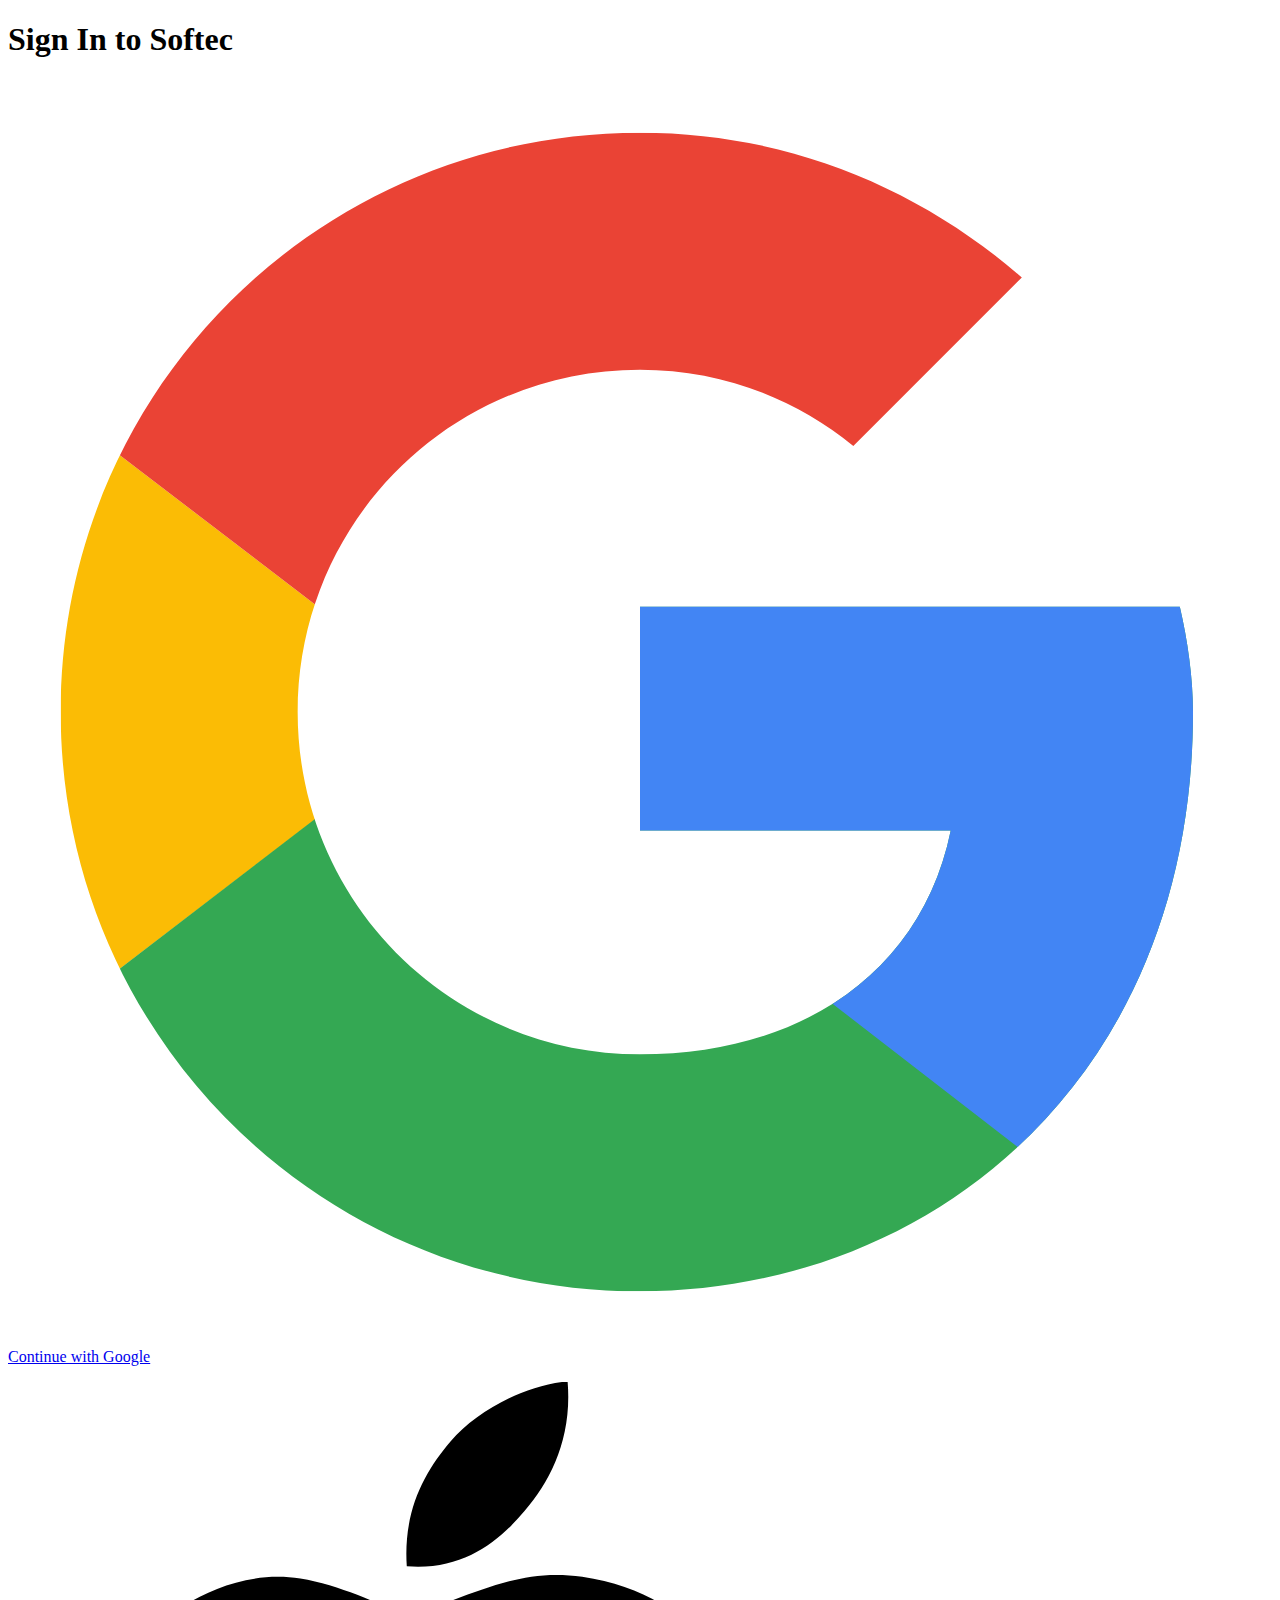
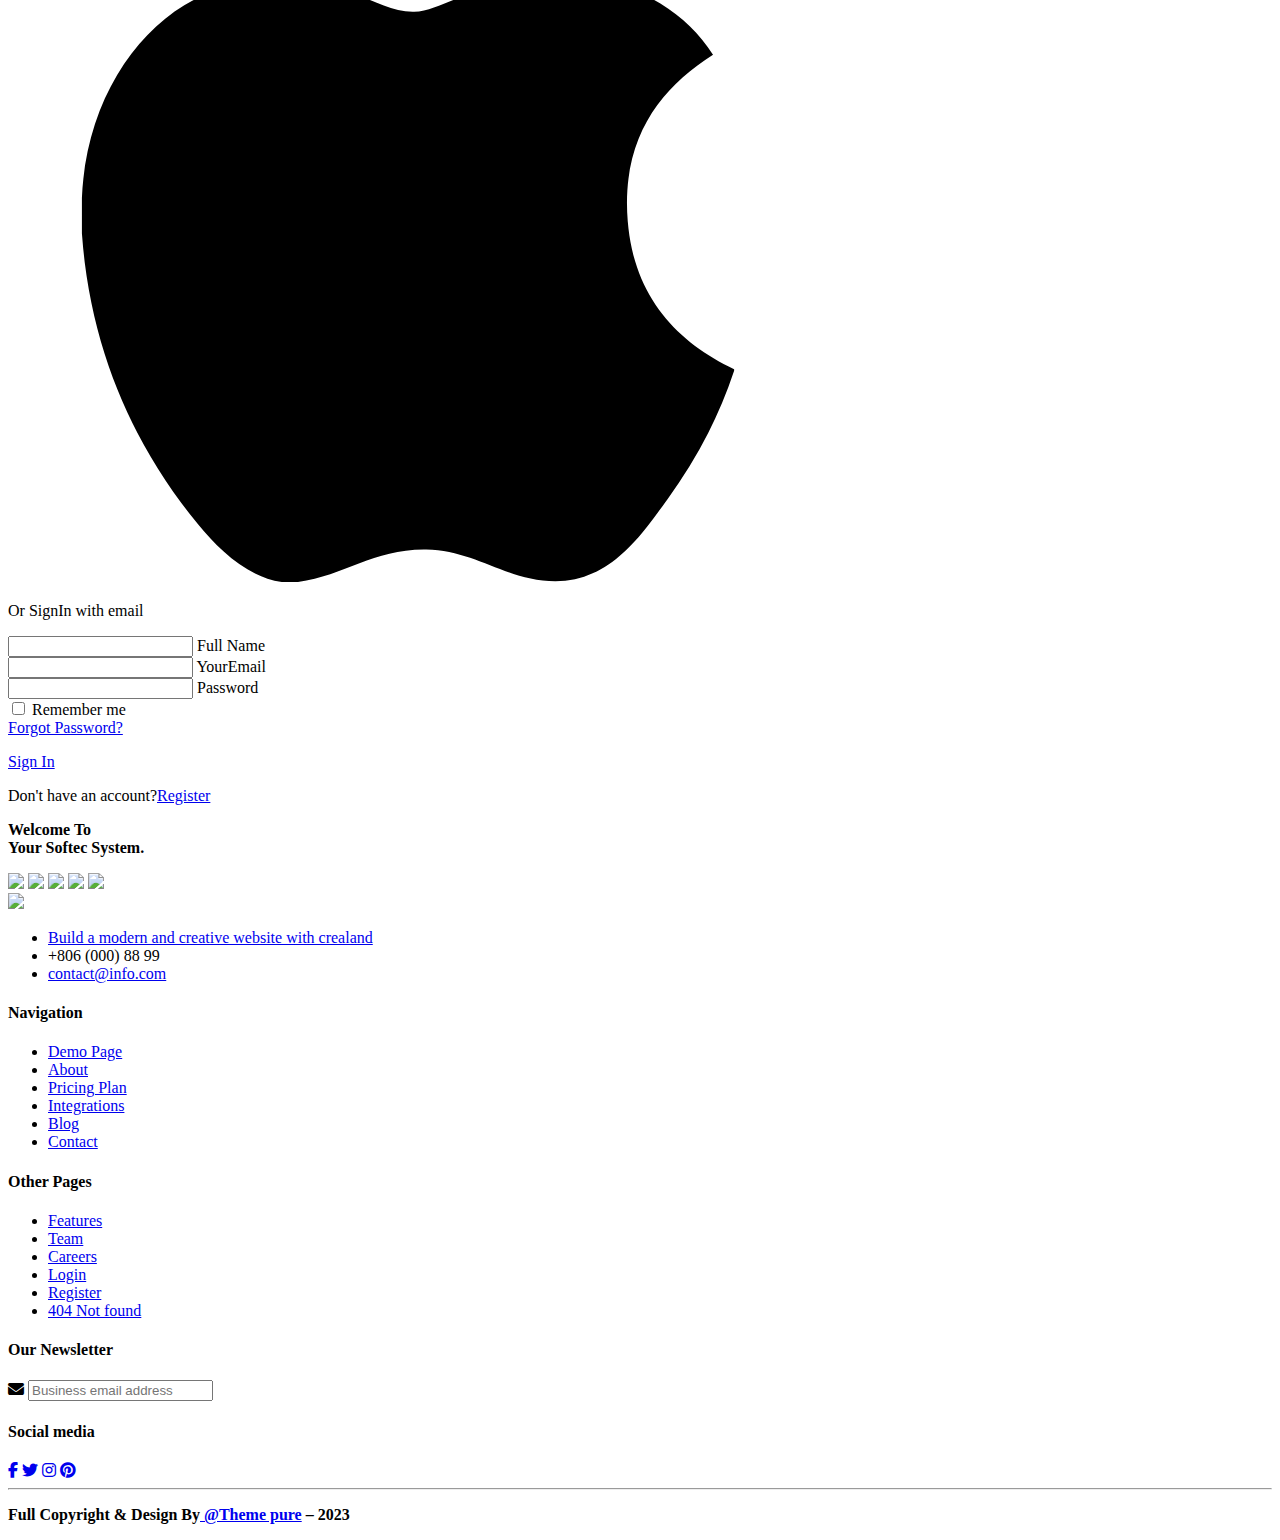
==== index.html @ 1f6dad7e "Add files via upload" ====
<!doctype html>
<html>

<head>
   <meta charset="utf-8">
   <meta http-equiv="x-ua-compatible" content="ie=edge">
   <title>Softec - Data analytics HTML5 Template</title>
   <meta name="description" content="">
   <meta name="viewport" content="width=device-width, initial-scale=1">


   <!-- CSS here -->
   
   <link rel="stylesheet" href="../TEAM 4 GROUP PROJECT/styles.css">
   <link rel="stylesheet" type="text/css" href="https://cdnjs.cloudflare.com/ajax/libs/font-awesome/6.4.0/css/all.min.css"
</head>
<body>
   
   <div class="regist">
      
      <div class="login-header">
         
      </div>
      <h1 class="account">Sign In to Softec</h1> 
      <div class="sectiong">
      <section class="google">
      <a href="#"><p class="cont"><img class="imgogl" src="./IMAGES/goggle.svg"> Continue with Google</p></a> </section>
      <section class="google">
   <a href="#"><img class="imgogl" src="./IMAGES/apple-logo-svgrepo-com.svg"> </a> </section> </div>

      <p class="sign">Or SignIn with email</p>

      <div class="form"> 
      <input type="text" class="textbox" placeholder="" autocomplete="off" required>
      <label class="form-label">Full Name</label>
   </div>

      <div class="form"> 
         <input type="email" class="textbox" placeholder="" autocomplete="off" required>
         <label class="form-label">YourEmail</label>
         </div>

         <div class="form"> 
            <input type="password" class="textbox" placeholder="" autocomplete="off" required>
            <label class="form-label">Password</label>
            </div>

            <div class="forgot">
               <section>
                  <input type="checkbox" id="check">
                  <label for="check">Remember me</label>
               </section>
               <section>
                  <a href="#">Forgot Password?</a>
               </section>
            </div>

         <!-- <div class="input-register">
         <button class="submit-btn" id="submit"></button>
         <label for="submit">Sign In</label></div>-->
         <a href="#"><p class="button-color"> Sign In</p></a>
         <div class="signup-link">
            <p>Don't have an account?<a href="#">Register</a></p>
         </div>

       
   </div>
   
    <div class="blue">
       <p><b>Welcome To<br> Your Softec System.</b></p>  
      <img src="https://weblearnbd.net/tphtml/softec-prv/softec/assets/img/login/login-1.png" class="leftright">
      <img src="https://weblearnbd.net/tphtml/softec-prv/softec/assets/img/login/login-2.png" class="inout">
      <img src="https://weblearnbd.net/tphtml/softec-prv/softec/assets/img/login/login-4.png" class="fthimg">
      <img src="https://weblearnbd.net/tphtml/softec-prv/softec/assets/img/login/login-3.png" class="updown">
      <img src="https://weblearnbd.net/tphtml/softec-prv/softec/assets/img/login/login-shape-1.png" class="fifthimg">
    </div>
    

  <footer class="footer">
   <div class="container">
      <div class="row">
         <div class="footer-col">
            <img src="https://weblearnbd.net/tphtml/softec-prv/softec/assets/img/logo/logo-black.png" class="soft">
            <ul>
               <li><a href="#">Build a modern and creative website with crealand</a></li>
               <li>+806 (000) 88 99</li>
               <li><a href="#">contact@info.com</a></li>
               
            </ul>
         </div>
         <div class="footer-col">
            <h4>Navigation</h4>
            <ul>
               <li><a href="#">Demo Page</a></li>
               <li><a href="#">About</a></li>
               <li><a href="#">Pricing Plan</a></li>
               <li><a href="#">Integrations</a></li>
               <li><a href="#">Blog</a></li>
               <li><a href="#">Contact</a></li>
            </ul>
         </div>
         <div class="footer-col">
            <h4> Other Pages</h4>
            <ul>
               <li><a href="#">Features</a></li>
               <li><a href="#">Team</a></li>
               <li><a href="#">Careers</a></li>
               <li><a href="#">Login</a></li>
               <li><a href="#">Register</a></li>
               <li><a href="#">404 Not found</a></li>
            </ul>
         </div>
         <div class="footer-col">
            <h4> Our Newsletter</h4>

            <div class="inputs"> 
               <span class="icon">
               <i class="fa fa-envelope icon" id="icon"></i></span>
               <input type="email" class="textfield" placeholder="Business email address" autocomplete="off" required>
               </div>
            <div class="social-links">
               <h4><b>Social media</h4>
            
               <a href="#"><i class="fab fa-facebook-f"></i></a>
               <a href="#"><i class="fab fa-twitter"></i></a>
               <a href="#"><i class="fab fa-instagram"></i></a>
               <a href="#"><i class="fab fa-pinterest"></i></a>
         </div>
      </div>
   </div>
    <hr>
    <p class="copyright">Full Copyright & Design By<a href="#"> @Theme pure</a> – 2023</p>
  </footer>
</body>
</html>
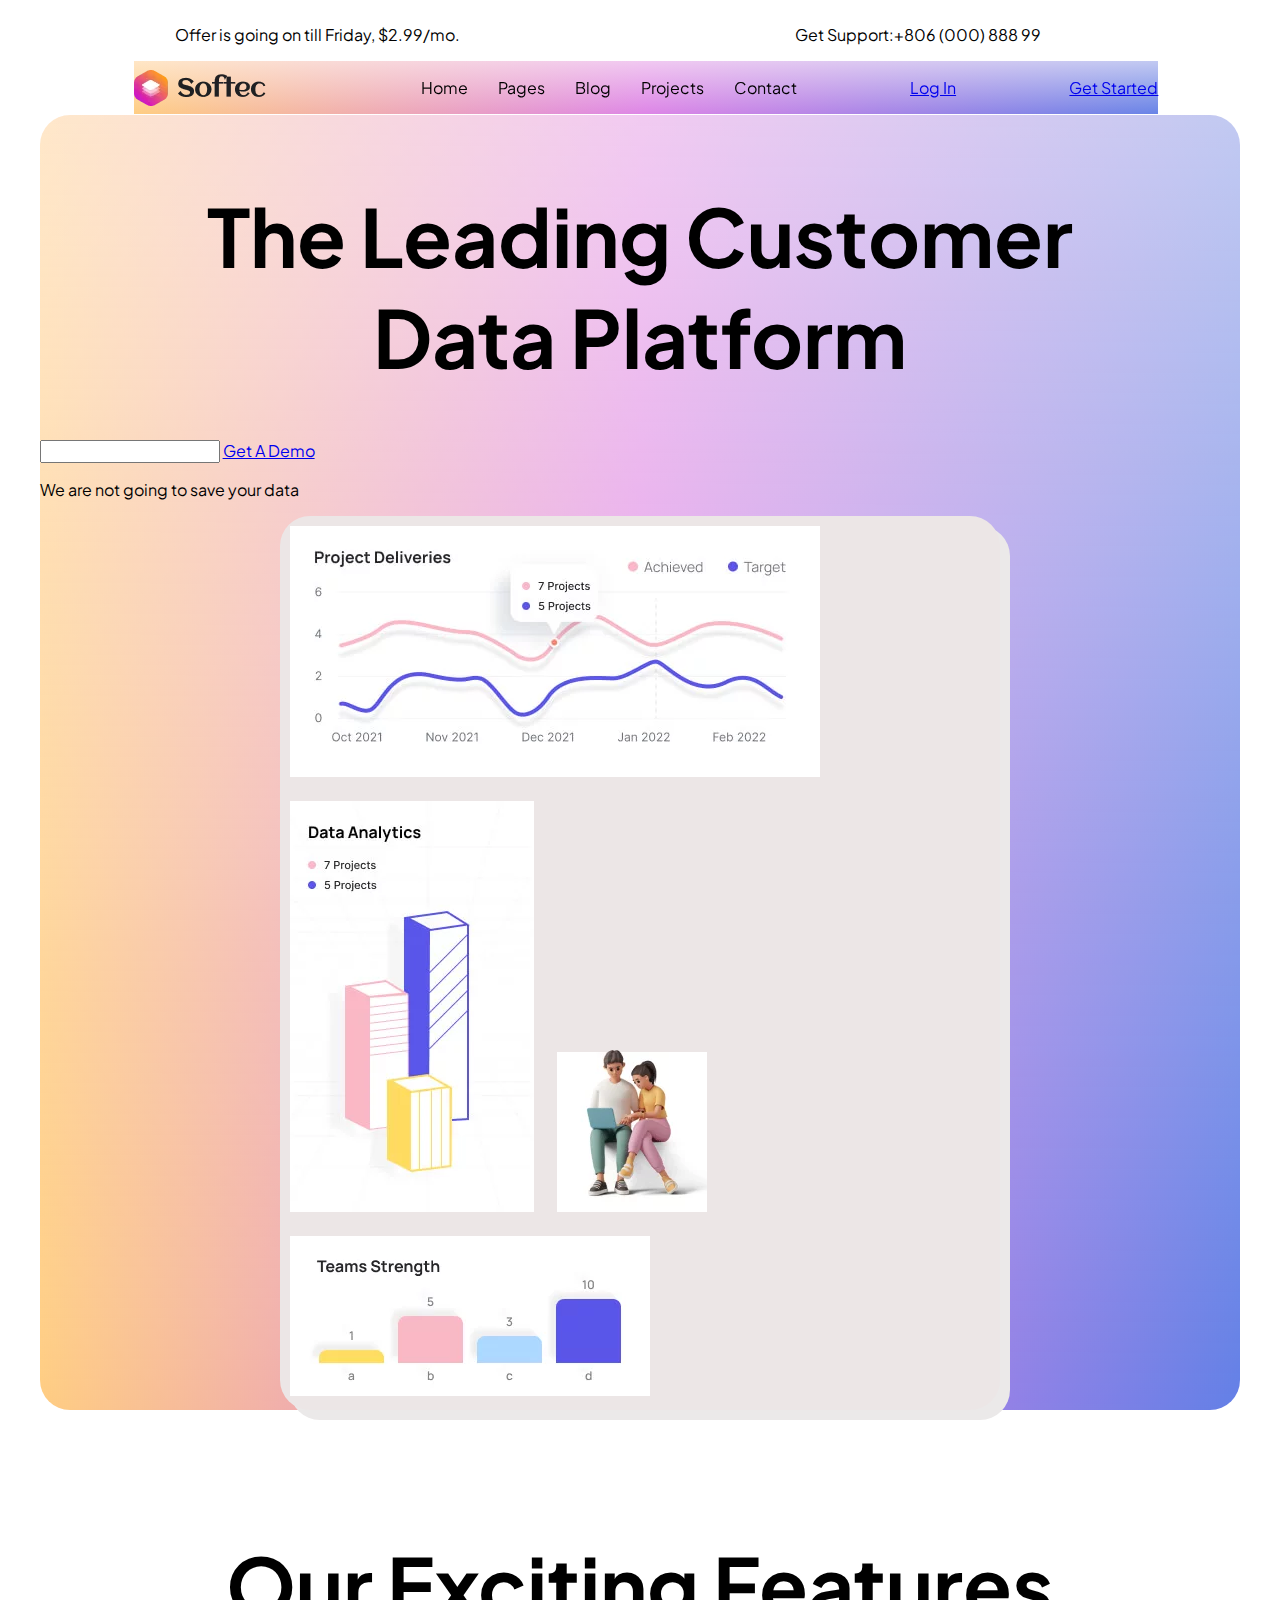
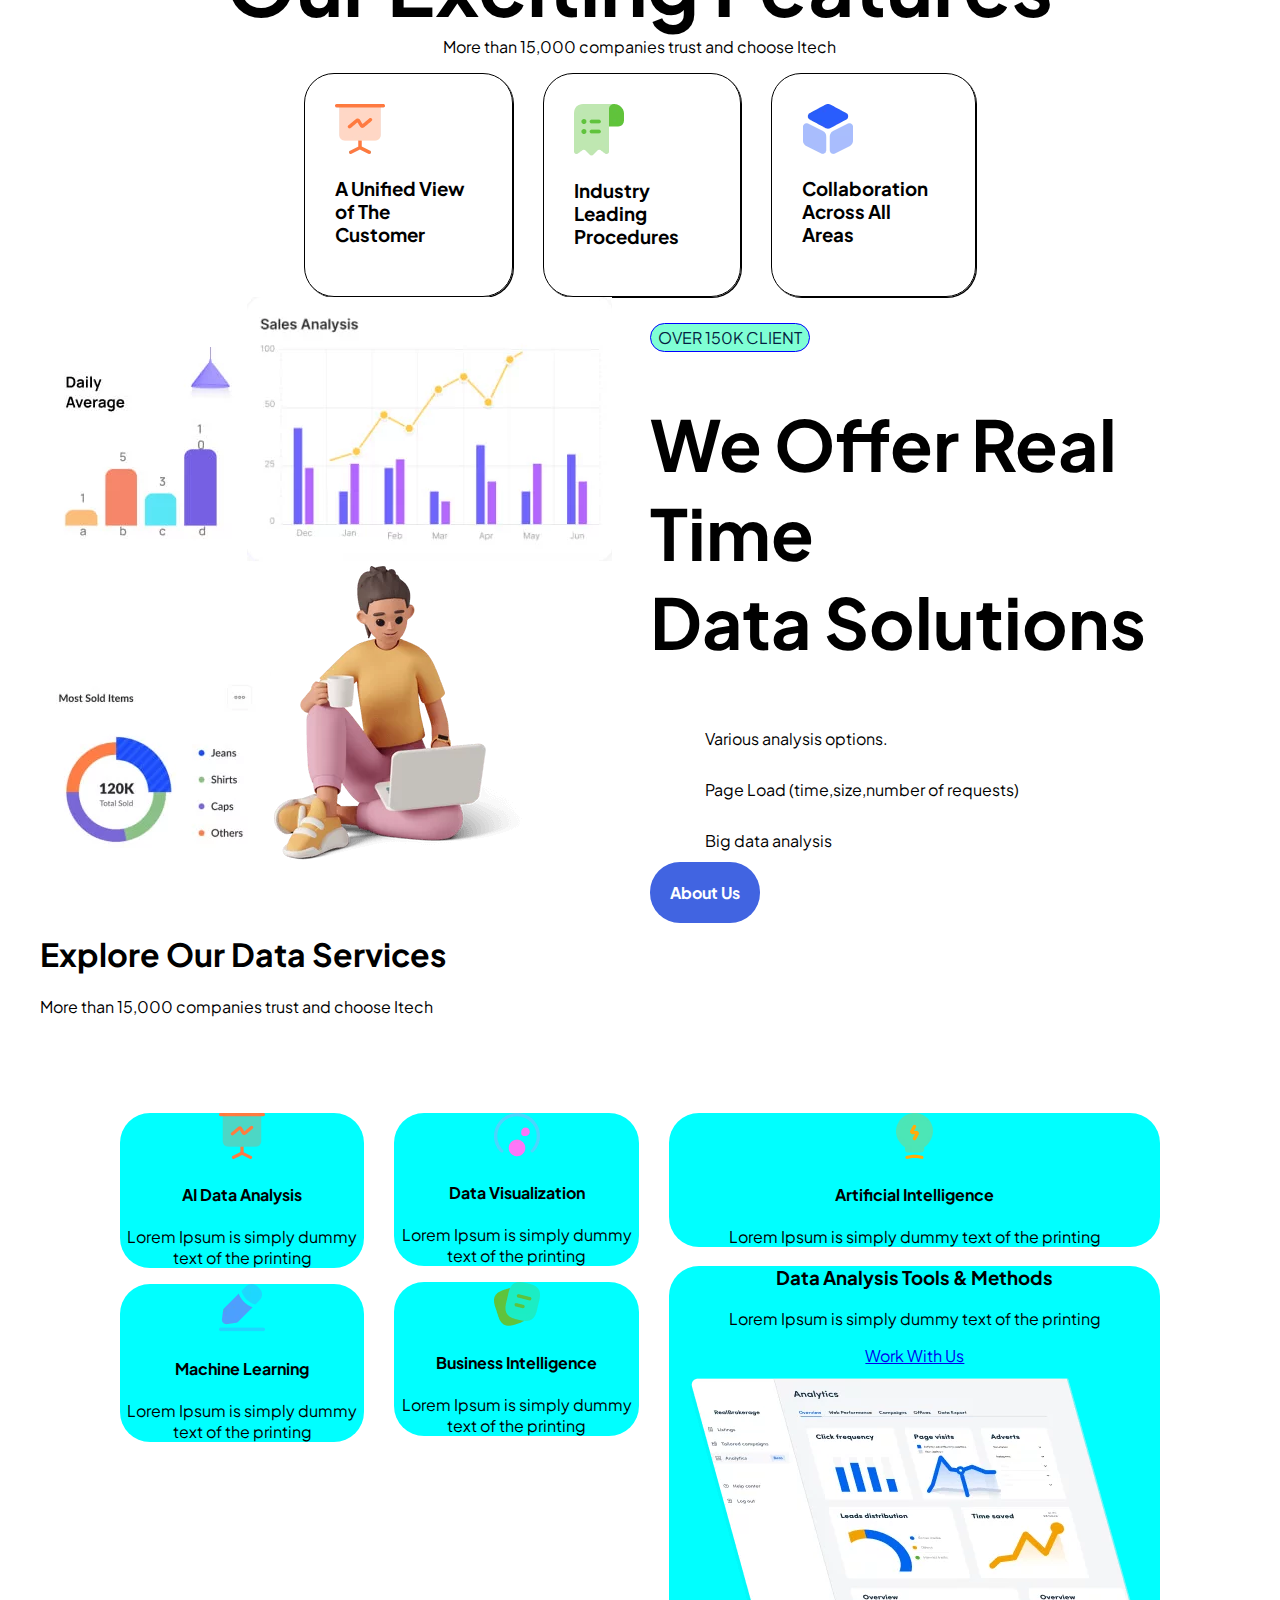
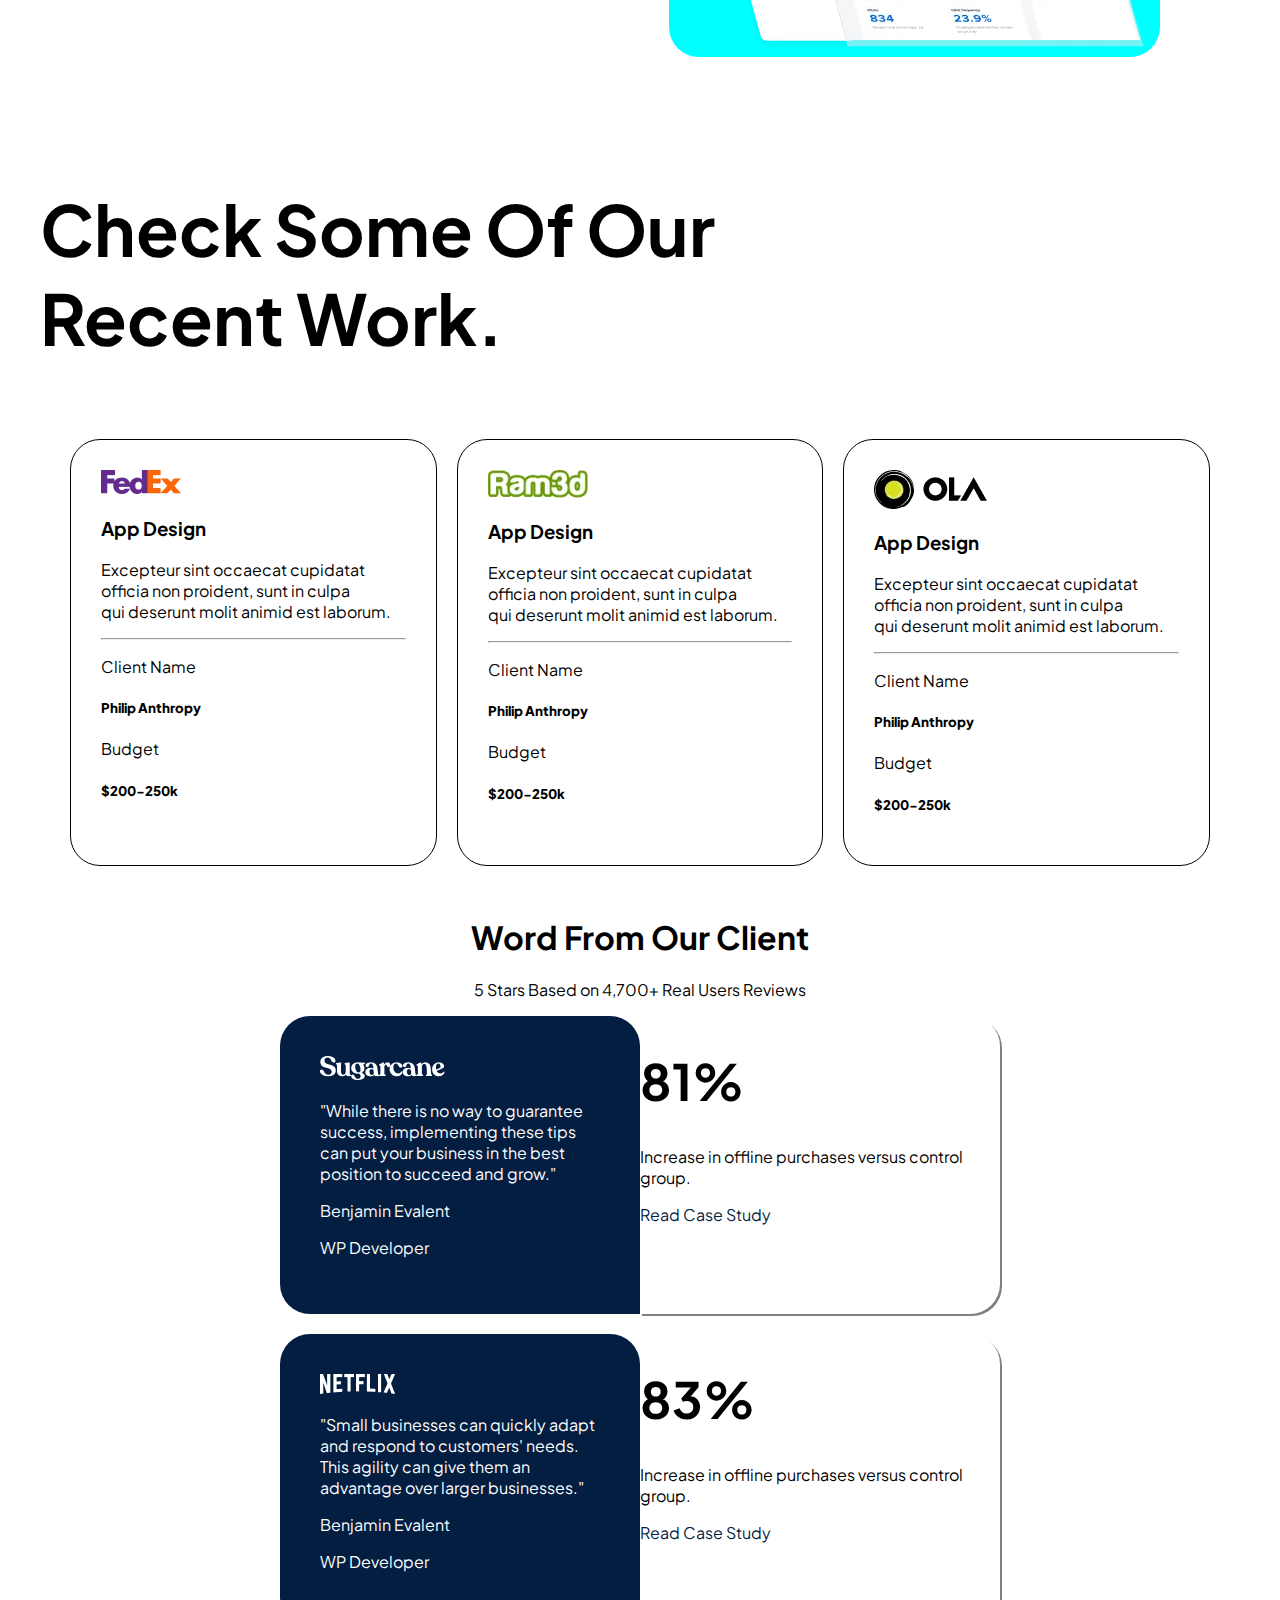
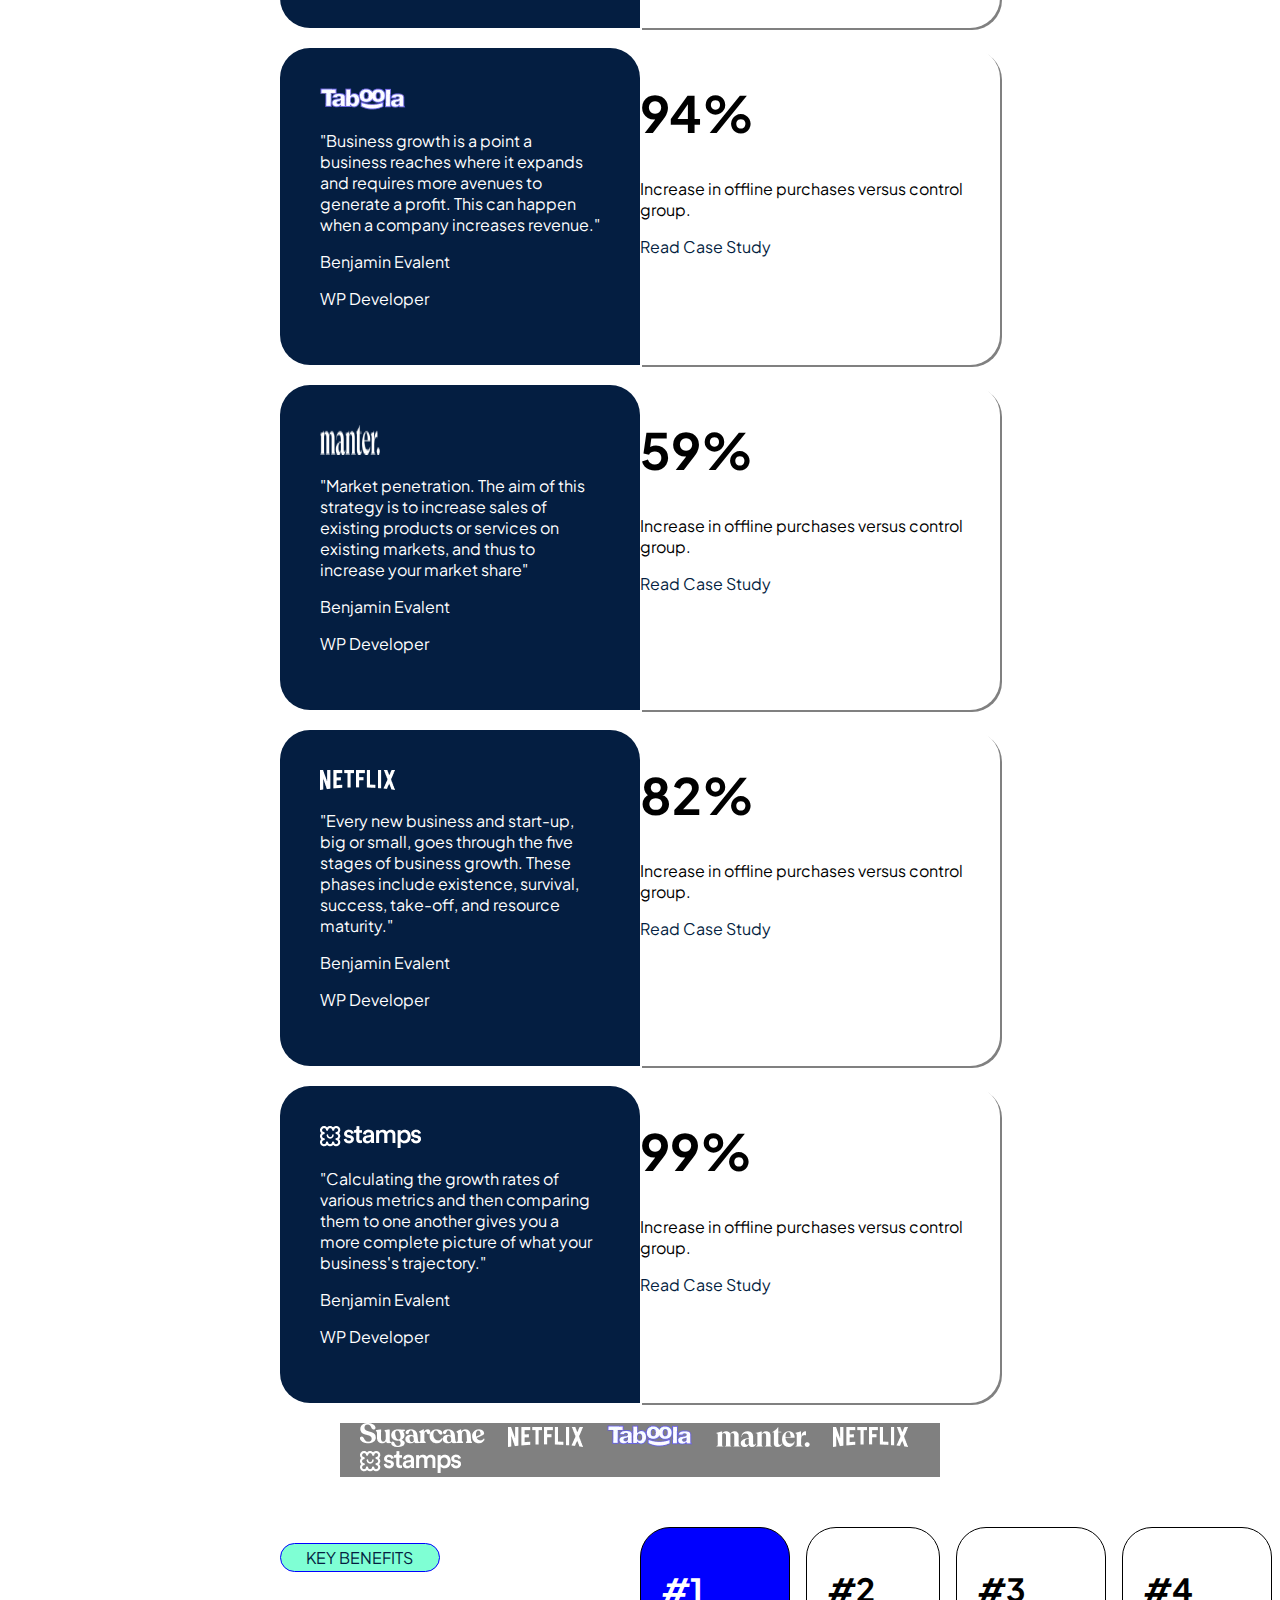
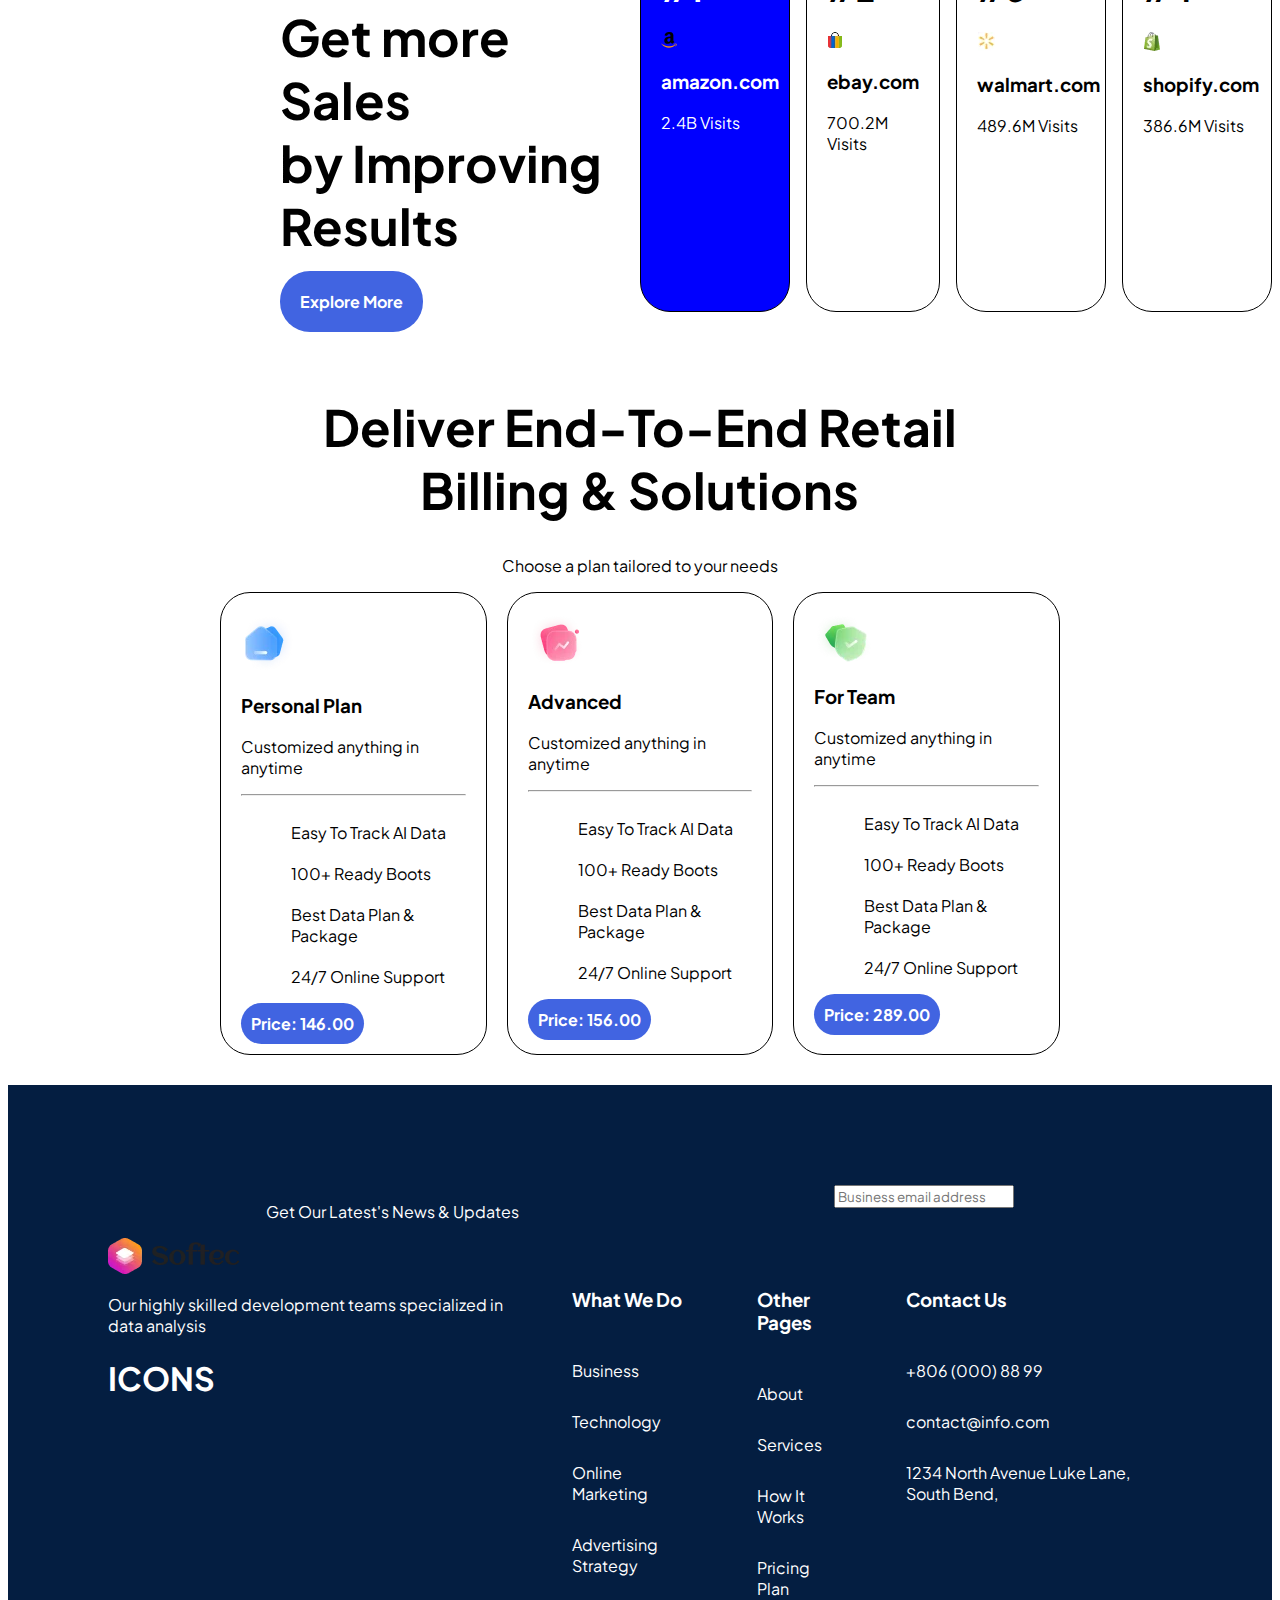
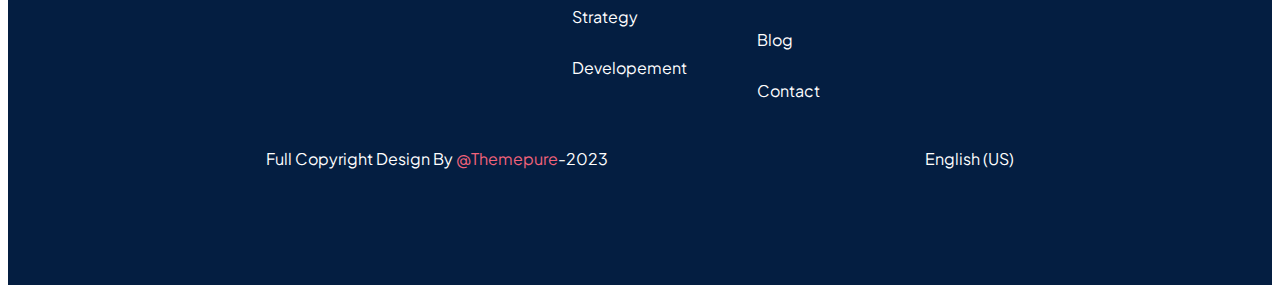
==== commit bd4d6d97: "changed homepage.html to index.html" ====
--- a/index.html
+++ b/index.html
@@ -1,136 +1,404 @@
-
-<!doctype html>
-<html>
-
-<head>
-   <meta charset="utf-8">
-   <meta http-equiv="x-ua-compatible" content="ie=edge">
-   <title>Softec - Data analytics HTML5 Template</title>
-   <meta name="description" content="">
-   <meta name="viewport" content="width=device-width, initial-scale=1">
-
-
-   <!-- CSS here -->
-   
-   <link rel="stylesheet" href="../TEAM 4 GROUP PROJECT/styles.css">
-   <link rel="stylesheet" type="text/css" href="https://cdnjs.cloudflare.com/ajax/libs/font-awesome/6.4.0/css/all.min.css"
-</head>
-<body>
-   
-   <div class="regist">
-      
-      <div class="login-header">
-         
-      </div>
-      <h1 class="account">Sign In to Softec</h1> 
-      <div class="sectiong">
-      <section class="google">
-      <a href="#"><p class="cont"><img class="imgogl" src="./IMAGES/goggle.svg"> Continue with Google</p></a> </section>
-      <section class="google">
-   <a href="#"><img class="imgogl" src="./IMAGES/apple-logo-svgrepo-com.svg"> </a> </section> </div>
-
-      <p class="sign">Or SignIn with email</p>
-
-      <div class="form"> 
-      <input type="text" class="textbox" placeholder="" autocomplete="off" required>
-      <label class="form-label">Full Name</label>
-   </div>
-
-      <div class="form"> 
-         <input type="email" class="textbox" placeholder="" autocomplete="off" required>
-         <label class="form-label">YourEmail</label>
-         </div>
-
-         <div class="form"> 
-            <input type="password" class="textbox" placeholder="" autocomplete="off" required>
-            <label class="form-label">Password</label>
-            </div>
-
-            <div class="forgot">
-               <section>
-                  <input type="checkbox" id="check">
-                  <label for="check">Remember me</label>
-               </section>
-               <section>
-                  <a href="#">Forgot Password?</a>
-               </section>
-            </div>
-
-         <!-- <div class="input-register">
-         <button class="submit-btn" id="submit"></button>
-         <label for="submit">Sign In</label></div>-->
-         <a href="#"><p class="button-color"> Sign In</p></a>
-         <div class="signup-link">
-            <p>Don't have an account?<a href="#">Register</a></p>
-         </div>
-
-       
-   </div>
-   
-    <div class="blue">
-       <p><b>Welcome To<br> Your Softec System.</b></p>  
-      <img src="https://weblearnbd.net/tphtml/softec-prv/softec/assets/img/login/login-1.png" class="leftright">
-      <img src="https://weblearnbd.net/tphtml/softec-prv/softec/assets/img/login/login-2.png" class="inout">
-      <img src="https://weblearnbd.net/tphtml/softec-prv/softec/assets/img/login/login-4.png" class="fthimg">
-      <img src="https://weblearnbd.net/tphtml/softec-prv/softec/assets/img/login/login-3.png" class="updown">
-      <img src="https://weblearnbd.net/tphtml/softec-prv/softec/assets/img/login/login-shape-1.png" class="fifthimg">
-    </div>
-    
-
-  <footer class="footer">
-   <div class="container">
-      <div class="row">
-         <div class="footer-col">
-            <img src="https://weblearnbd.net/tphtml/softec-prv/softec/assets/img/logo/logo-black.png" class="soft">
-            <ul>
-               <li><a href="#">Build a modern and creative website with crealand</a></li>
-               <li>+806 (000) 88 99</li>
-               <li><a href="#">contact@info.com</a></li>
-               
-            </ul>
-         </div>
-         <div class="footer-col">
-            <h4>Navigation</h4>
-            <ul>
-               <li><a href="#">Demo Page</a></li>
-               <li><a href="#">About</a></li>
-               <li><a href="#">Pricing Plan</a></li>
-               <li><a href="#">Integrations</a></li>
-               <li><a href="#">Blog</a></li>
-               <li><a href="#">Contact</a></li>
-            </ul>
-         </div>
-         <div class="footer-col">
-            <h4> Other Pages</h4>
-            <ul>
-               <li><a href="#">Features</a></li>
-               <li><a href="#">Team</a></li>
-               <li><a href="#">Careers</a></li>
-               <li><a href="#">Login</a></li>
-               <li><a href="#">Register</a></li>
-               <li><a href="#">404 Not found</a></li>
-            </ul>
-         </div>
-         <div class="footer-col">
-            <h4> Our Newsletter</h4>
-
-            <div class="inputs"> 
-               <span class="icon">
-               <i class="fa fa-envelope icon" id="icon"></i></span>
-               <input type="email" class="textfield" placeholder="Business email address" autocomplete="off" required>
-               </div>
-            <div class="social-links">
-               <h4><b>Social media</h4>
-            
-               <a href="#"><i class="fab fa-facebook-f"></i></a>
-               <a href="#"><i class="fab fa-twitter"></i></a>
-               <a href="#"><i class="fab fa-instagram"></i></a>
-               <a href="#"><i class="fab fa-pinterest"></i></a>
-         </div>
-      </div>
-   </div>
-    <hr>
-    <p class="copyright">Full Copyright & Design By<a href="#"> @Theme pure</a> – 2023</p>
-  </footer>
-</body>
+<!DOCTYPE html>
+<html lang="en">
+<head>
+    <meta charset="UTF-8">
+    <meta name="viewport" content="width=device-width, initial-scale=1.0">
+    <link rel="stylesheet" href="css/home.css">
+    <link rel="preconnect" href="https://fonts.googleapis.com">
+    <link rel="preconnect" href="https://fonts.gstatic.com" crossorigin>
+    <link href="https://fonts.googleapis.com/css2?family=Plus+Jakarta+Sans:ital,wght@0,200;0,300;0,400;0,500;0,600;0,700;1,200;1,300;1,400;1,500;1,600;1,700;1,800&display=swap" rel="stylesheet">
+    <title>softec</title>
+</head>
+<body>
+    <div class="header-top">
+        <p>Offer is going on till Friday, $2.99/mo.</p>
+        <p>Get Support:+806 (000) 888 99</p>
+    </div>
+    <header class="header">
+        <nav>
+            <img src="asset/logo-black.png" alt="">
+            <ul class="list">
+                <li>Home</li>
+                <li>Pages</li>
+                <li>Blog</li>
+                <li>Projects</li>
+                <li>Contact</li>
+            </ul>
+            <a href="@">Log In</a>
+            <a href="@">Get Started</a>
+        </nav>
+    </header>
+    <main class="main">
+        <div>
+            <div  class="leading">
+                <h1>The Leading Customer <br> Data Platform</h1>
+                <form action="">
+                    <label for="email"><input type="email"> <a href="@">Get A Demo</a> </label>
+                    <p>We are not going to save your data</p>
+                </form>
+                <div class="hero">
+                    <img src="asset/hero-sm-1.png" alt="project analysis">
+                    <img class="top" src="asset/hero-sm-2.png" alt="people">
+                    <img src="asset/hero-sm-3.png" alt="chart">
+                    <img src="asset/hero-sm-4.png" alt="data">
+                </div>
+            </div>
+            <div class="fix">
+                <h1>Our Exciting Features</h1>
+                <p>More than 15,000 companies trust and choose Itech</p>
+                <div class="fix-imgs">
+                    <div>
+                        <img src="asset/fea-icon-1.png" alt="icon">
+                        <h3>A Unified View of The Customer</h3>
+                    </div>
+                    <div>
+                        <img src="asset/fea-icon-2.png" alt="icon">
+                        <h3>Industry Leading Procedures</h3>
+                    </div>
+                    <div>
+                        <img src="asset/fea-icon-3.png" alt="icon">
+                        <h3>Collaboration Across All Areas</h3>
+                    </div>
+                </div>
+            </div>
+            <div class="about">    
+                <div class="abt-img">
+                    <img src="asset/about-1.png" alt="analysis">
+                    <img src="asset/about-2.png" alt="analysis">
+                    <img src="asset/about-3.png" alt="analysis">
+                    <img src="asset/about-5.png" alt="analysis">
+                </div>
+                <div class="abt-details">
+                    <p>OVER 150K CLIENT</p>
+                    <h1>We Offer Real Time <br> Data Solutions</h1>
+                    <ul>
+                        <li>Various analysis options.</li>
+                        <li>Page Load (time,size,number of requests)</li>
+                        <li>Big data analysis</li>
+                    </ul>
+                    <a href="@">About Us</a>
+                </div>
+            </div>
+            <div>
+                <h1>Explore Our Data Services</h1>
+                <p>More than 15,000 companies trust and choose Itech</p>
+                <div class="exp-img">
+                    <div>
+                        <div>
+                            <img src="asset/sv-icon-1.png" alt="icon">
+                            <h4>AI Data Analysis</h4>
+                            <p>Lorem Ipsum is simply dummy text of the printing</p>
+                        </div>
+                        <div>
+                            <img src="asset/sv-icon-2.png" alt="icon">
+                            <h4>Machine Learning</h4>
+                            <p>Lorem Ipsum is simply dummy text of the printing</p>
+                        </div>              
+                    </div>
+                    <div>
+                        <div>
+                            <img src="asset/sv-icon-3.png" alt="icon">
+                            <h4>Data Visualization</h4>
+                            <p>Lorem Ipsum is simply dummy text of the printing</p>
+                        </div>
+                        <div>
+                            <img src="asset/sv-icon-4.png" alt="icon">
+                            <h4>Business Intelligence</h4>
+                            <p>Lorem Ipsum is simply dummy text of the printing</p>
+                        </div>
+                    </div>
+                    <div>
+                        <div>
+                            <img src="asset/sv-icon-5.png" alt="icon">
+                            <h4>Artificial Intelligence</h4>
+                            <p>Lorem Ipsum is simply dummy text of the printing</p>
+                        </div>
+                        <div>
+                            <h3>Data Analysis Tools & Methods</h3>
+                            <p>Lorem Ipsum is simply dummy text of the printing</p>
+                            <a href="#">Work With Us</a>
+                            <img src="asset/sv-dashbord.png" alt="">
+                        </div>
+                    </div>
+                </div>
+            </div>
+            <div class="check">
+                <h1>Check Some Of Our <br> Recent Work.</h1>
+                <div class="chc-div">
+                    <div class="check-details">
+                        <img src="asset/project-brand-1.png" alt="brand">
+                        <div>
+                            <h3>App Design</h3>
+                            <p>Excepteur sint occaecat cupidatat officia non proident, sunt in culpa <br>qui deserunt molit animid est laborum.</p>
+                            <hr>
+                            <div>
+                                <p>Client Name</p>
+                                <h5><b>Philip Anthropy</b></h5>
+                                
+                                <p>Budget</p>
+                                <h5><b>$200-250k</b></h5>
+                            </div>
+                        </div>
+                    </div>
+                    <div class="check-details">
+                        <img src="asset/project-brand-2.png" alt="brand">
+                        <div>
+                            <h3>App Design</h3>
+                            <p>Excepteur sint occaecat cupidatat officia non proident, sunt in culpa <br>qui deserunt molit animid est laborum.</p>
+                            <hr>
+                            <div>
+                                <p>Client Name</p>
+                                <h5><b>Philip Anthropy</b></h5>
+                                
+                                <p>Budget</p>
+                                <h5><b>$200-250k</b></h5>
+                            </div>
+                        </div>
+                    </div>
+                    <div class="check-details">
+                        <img src="asset/project-brand-4.png" alt="brand">
+                        <div>
+                            <h3>App Design</h3>
+                            <p>Excepteur sint occaecat cupidatat officia non proident, sunt in culpa <br>qui deserunt molit animid est laborum.</p>
+                            <hr>
+                            <div>
+                                <p>Client Name</p>
+                                <h5><b>Philip Anthropy</b></h5>
+                                
+                                <p>Budget</p>
+                                <h5><b>$200-250k</b></h5>
+                            </div>
+                        </div>
+                    </div>
+                </div>
+            </div>
+            <div class="word">
+                <div class="wd-title">
+                    <h1>Word From Our Client</h1>
+                    <p>5 Stars Based on 4,700+ Real Users Reviews</p>   
+                </div>
+                <div class="testi">
+                    <div class="testi-1">
+                        <img src="asset/testi-logo-up-1.png" alt="logo">
+                        <p>"While there is no way to guarantee success, implementing these tips can put your business in the best position
+                            to succeed and grow."</p>
+                        <p>Benjamin Evalent</p>
+                        <p>WP Developer</p>
+                    </div>
+                    <div class="testi-2">
+                        <h1>81%</h1>
+                        <p>Increase in offline purchases versus control group.</p>
+                        <a href="@">Read Case Study</a>
+                    </div>
+                </div>
+                <div class="testi">
+                    <div class="testi-1">
+                        <img src="asset/testi-logo-up-5.png" alt="logo">
+                        <p>"Small businesses can quickly adapt and respond to customers' needs. This agility can give them an advantage over larger businesses."</p>
+                        <p>Benjamin Evalent</p>
+                        <p>WP Developer</p>
+                    </div>
+                    <div class="testi-2">
+                        <h1>83%</h1>
+                        <p>Increase in offline purchases versus control group.</p>
+                        <a href="@">Read Case Study</a>
+                    </div>
+                </div>
+                <div class="testi">
+                    <div class="testi-1">
+                        <img src="asset/testi-logo-up-3.png" alt="logo">
+                        <p>"Business growth is a point a business reaches where it expands and requires more avenues to generate a profit.
+                        This can happen when a company increases revenue."</p>
+                        <p>Benjamin Evalent</p>
+                        <p>WP Developer</p>
+                    </div>
+                    <div class="testi-2">
+                        <h1>94%</h1>
+                        <p>Increase in offline purchases versus control group.</p>
+                        <a href="@">Read Case Study</a>
+                    </div>
+                </div>
+                <div class="testi">
+                    <div class="testi-1">
+                        <img class="manter" src="asset/testi-logo-up-4.png" alt="logo">
+                        <p>"Market penetration. The aim of this strategy is to increase sales of existing products or services on existing
+                            markets, and thus to increase your market share"</p>
+                        <p>Benjamin Evalent</p>
+                        <p>WP Developer</p>
+                    </div>
+                    <div class="testi-2">
+                        <h1>59%</h1>
+                        <p>Increase in offline purchases versus control group.</p>
+                        <a href="@">Read Case Study</a>
+                    </div>
+                </div>
+                <div class="testi">
+                    <div class="testi-1">
+                        <img src="asset/testi-logo-up-5.png" alt="logo">
+                        <p>"Every new business and start-up, big or small, goes through the five stages of business growth. These phases 
+                            include existence, survival, success, take-off, and resource maturity."</p>
+                        <p>Benjamin Evalent</p>
+                        <p>WP Developer</p>
+                    </div>
+                    <div class="testi-2">
+                        <h1>82%</h1>
+                        <p>Increase in offline purchases versus control group.</p>
+                        <a href="@">Read Case Study</a>
+                    </div>
+                </div>
+                <div class="testi">
+                    <div class="testi-1">
+                        <img src="asset/testi-logo-up-6.png" alt="logo">
+                        <p>"Calculating the growth rates of various metrics and then comparing them to one another gives you a more 
+                            complete picture of what your business's trajectory."</p>
+                        <p>Benjamin Evalent</p>
+                        <p>WP Developer</p>
+                    </div>
+                    <div class="testi-2">
+                        <h1>99%</h1>
+                        <p>Increase in offline purchases versus control group.</p>
+                        <a href="@">Read Case Study</a>
+                    </div>
+                </div>
+                <div class="testi-logo">
+                    <img src="asset/testi-logo-up-1.png" alt="logo">
+                    <img src="asset/testi-logo-up-5.png" alt="logo">
+                    <img src="asset/testi-logo-up-3.png" alt="logo">
+                    <img src="asset/testi-logo-up-4.png" alt="logo">
+                    <img src="asset/testi-logo-up-5.png" alt="logo">
+                    <img src="asset/testi-logo-up-6.png" alt="logo">
+                </div>
+            </div>
+            <div class="flex brands">
+                <div class="brands-abt">
+                    <p>KEY BENEFITS</p>
+                    <h1>Get more Sales <br>by Improving <br>Results</h1>
+                    <a href="@">Explore More</a>
+                </div>
+                <div class="flex brands-logo">
+                    <div class="amazon">
+                        <h1><i>#</i>1</h1>
+                        <img src="asset/amazon.png" alt="amazon">
+                        <h3>amazon.com</h3>
+                        <p>2.4B Visits</p>
+                    </div>
+                    <div>
+                        <h1><i>#</i>2</h1>
+                        <img src="asset/ebay.png" alt="ebay">
+                        <h3>ebay.com</h3>
+                        <p>700.2M Visits</p>
+                    </div>
+                    <div>
+                        <h1><i>#</i>3</h1>
+                        <img src="asset/walmart.png" alt="walmart">
+                        <h3>walmart.com</h3>
+                        <p>489.6M Visits</p>
+                    </div>
+                    <div>
+                        <h1><i>#</i>4</h1>
+                        <img src="asset/shopify.png" alt="shopify">
+                        <h3>shopify.com</h3>
+                        <p>386.6M Visits</p>
+                    </div>
+                </div>
+            </div>
+            <div class="billing">
+                <div class="bil-abt">
+                    <h1>Deliver End-To-End Retail <br> Billing & Solutions</h1>
+                    <p>Choose a plan tailored to your needs</p>
+                </div>
+                <div  class="flex bil-logo">    
+                    <div>
+                        <img src="asset/price-icon-1.png" alt="icon">
+                        <h3>Personal Plan</h3>
+                        <p>Customized anything in anytime</p>
+                        <hr>
+                        <ul>
+                            <li>Easy To Track AI Data</li>
+                            <li>100+ Ready Boots</li>
+                            <li>Best Data Plan & Package</li>
+                            <li>24/7 Online Support</li>
+                        </ul>
+                        <a href="@">Price: 146.00</a>
+                    </div>
+                    <div>
+                        <img src="asset/price-icon-2.png" alt="icon">
+                        <h3>Advanced</h3>
+                        <p>Customized anything in anytime</p>
+                        <hr>
+                        <ul>
+                            <li>Easy To Track AI Data</li>
+                            <li>100+ Ready Boots</li>
+                            <li>Best Data Plan & Package</li>
+                            <li>24/7 Online Support</li>
+                        </ul>
+                        <a href="@">Price: 156.00</a>
+                    </div>
+                    <div>
+                        <img src="asset/price-icon-3.png" alt="icon">
+                        <h3>For Team</h3>
+                        <p>Customized anything in anytime</p>
+                        <hr>
+                        <ul>
+                            <li>Easy To Track AI Data</li>
+                            <li>100+ Ready Boots</li>
+                            <li>Best Data Plan & Package</li>
+                            <li>24/7 Online Support</li>
+                        </ul>
+                        <a href="@">Price: 289.00</a>
+                    </div>
+                </div>
+            </div>
+        </div>
+    </main>
+    <footer class="footer">
+        <div class="footer-abt">
+            <p>Get Our Latest's News & Updates</p>
+            <form action="get">
+                <label for="email"><input type="email" placeholder="Business email address"></label>
+            </form>
+        </div>
+        <div class="footer-main">
+            <div>
+                <img src="asset/logo-black.png" class="footer-logo" alt="logo">
+                <p>Our highly skilled development teams specialized in data analysis</p>
+                <h1>ICONS</h1>
+            </div>
+            <div>
+                <ul>
+                    <li><h3>What We Do</h3></li>
+                    <li>Business</li>
+                    <li>Technology</li>
+                    <li>Online Marketing</li>
+                    <li>Advertising Strategy</li>
+                    <li>Strategy</li>
+                    <li>Developement</li>
+                </ul>
+            </div>
+            <div>
+                <ul>
+                    <li><h3>Other Pages</h3></li>
+                    <li>About</li>
+                    <li>Services</li>
+                    <li>How It Works</li>
+                    <li>Pricing Plan</li>
+                    <li>Blog</li>
+                    <li>Contact</li>
+                </ul>
+            </div>
+            <div>
+                <ul>
+                    <li><h3>Contact Us</h3></li>
+                    <li>+806 (000) 88 99</li>
+                    <li>contact@info.com</li>
+                    <li>1234 North Avenue Luke Lane, South Bend,</li>
+                </ul>
+            </div>
+        </div>
+        <div class="footer-bottom">
+            <p>Full Copyright Design By <span>@Themepure</span>-2023</p>
+            <p>English (US)</p>
+        </div>
+    </footer>
+</body>
 </html>--- a/css/home.css
+++ b/css/home.css
@@ -0,0 +1,388 @@
+*{
+    box-sizing: border-box;
+    font-family: 'Plus Jakarta Sans', sans-serif;
+}
+
+.main{
+    width: 95%;
+    margin: auto;
+    box-sizing: border-box;
+}
+
+nav{
+    background: linear-gradient(180.21deg, #FFF9F9 -64.58%, rgba(255, 255, 255, 0.1) 115.31%), linear-gradient(90deg, #FFC368 0%, #D569E1 50%, #4164E1 100%);
+    background-color: white;
+    display: flex;
+    justify-content: space-between;
+    align-items: center;
+    position: fixed;
+    width: 80%;
+    margin-top: 0;
+}
+
+.header-top{
+    display: flex;
+    width: 95%;
+    justify-content: space-around;
+}
+
+.header{
+    background: linear-gradient(180.21deg, #FFF9F9 -64.58%, rgba(255, 255, 255, 0.1) 115.31%), linear-gradient(90deg, #FFC368 0%, #D569E1 50%, #4164E1 100%);
+    width: 80%;
+    margin: auto;
+    border-radius: 30px;
+    justify-content: space-around;
+}
+
+.leading{
+    background: linear-gradient(180.21deg, #FFF9F9 -64.58%, rgba(255, 255, 255, 0.1) 115.31%), linear-gradient(90deg, #FFC368 0%, #D569E1 50%, #4164E1 100%);
+    border-radius: 30px;
+    align-items: center;
+    justify-content: center;
+    margin-top: 50px;
+}
+
+.leading h1{
+    text-align: center;
+    font-size: 80px;
+    padding-top: 70px;
+}
+
+.leading form label{
+    align-content: center;
+}
+
+.list{
+    display: flex;
+    justify-content: space-between;
+    align-items: center;
+    gap: 30px;
+}
+
+ul{
+    list-style: none;
+}
+
+.hero{
+    width: 60%;
+    margin: auto;
+    border-radius: 30px;
+    object-fit: contain;
+    gap: 16px;
+    background-color: rgb(236, 230, 230);
+    box-shadow: 10px 10px rgb(235, 233, 233);
+}
+
+.top{
+    padding-top: 55px;
+}
+
+
+.hero img{
+    padding: 10px;
+}
+
+.fix{
+    width: 80%;
+    margin: auto;
+}
+
+.fix h1{
+    text-align: center;
+    font-size: 80px;
+    padding-top: 70px;
+    padding-bottom: 1px;
+    margin-bottom: 0px;
+}
+
+.fix p{
+    text-align: center;
+    margin-top: 0px;
+    padding-top: 0px;
+}
+
+
+.fix-imgs{
+    display: flex;
+    width: 70%;
+    margin: auto;
+    justify-content: space-around;
+    gap: 30px;
+}
+
+.fix-imgs div{
+    padding: 30px;
+    border: 1px solid black;
+    box-shadow: 1px 1px black;
+    border-radius: 30px;
+}
+
+.about{
+    display: flex;
+}
+
+.abt-img{
+    width: 50%;
+}
+
+.abt-details{
+    width: 50%;
+    padding: 10px;
+}
+
+.abt-details p{
+    color: #041e41;
+    border: 1px solid blue;
+    background-color: aquamarine;
+    width: 160px;
+    padding: 3px;
+    border-radius: 30px;
+    text-align: center;
+}
+
+.abt-details h1{
+    font-size: 70px;
+}
+
+.abt-details ul li{
+    padding: 15px;
+}
+
+.abt-details a{
+    text-decoration: none;
+    padding: 20px;
+    width: 30px;
+    color: white;
+    background-color: #4164E1;
+    border-radius: 30px;
+    font-weight: bold;
+    margin-top: 30px;
+    border-top: 30px;
+}
+
+.abt-details a:hover{
+    background-color: #041e41;
+}
+
+.exp-img{
+    display: flex;
+    justify-content: space-around;
+    gap: 30px;
+    padding: 80px;
+}
+
+.exp-img div div{
+    border-radius: 30px;
+    background-color: aqua;
+    text-align: center;
+}
+
+.chc-div{
+    display: flex;
+}
+
+.check h1{
+    font-size: 70px;
+}
+
+.chc-div{
+    gap: 20px;
+    padding: 30px;
+
+}
+.check-details{
+    border: 1px solid black;
+    gap: 20px;
+    border-radius: 30px;
+    padding: 30px;
+}
+.wd-title{
+    text-align: center;
+}
+
+.testi{
+    display: flex;
+    width: 60%;
+    margin: auto;
+    gap: 0px;
+    padding-bottom: 20px;  
+}
+
+.testi h1{
+    font-size: 50px;
+}
+
+.testi a{
+    text-decoration: none;
+    color: #041e41;
+}
+
+
+
+.testi-1{
+    border-top-left-radius: 30px;
+    border-top-right-radius: 30px;
+    border-bottom-left-radius: 30px;
+    width: 50%;
+    padding: 40px;
+    color: white;
+    background-color: #041e41;
+}
+
+.testi-2{
+    width: 50%;
+    box-shadow: 2px 2px grey;
+    border-bottom-right-radius: 30px;
+    border-top-right-radius: 30px;
+    border-top-left-radius: 30px;
+}
+
+.testi-logo{
+    background-color: grey;
+    width: 50%;
+    margin: auto;
+    justify-content: space-between;
+}
+
+.testi-logo img{
+    padding-left: 20px;
+}
+
+.manter{
+    height: 30px;
+    width: 60px;
+}
+
+.brands{
+    width: 60%;
+    margin: auto;
+    padding-top: 50px;
+}
+
+.brands-logo{
+    width: 50%;
+    gap: 16px;
+}
+
+.amazon{
+    background-color: blue;
+    color: white;
+}
+.brands-abt{
+    width: 50%;
+}
+
+.brands-abt h1{
+    font-size: 50px;
+}
+
+.brands-abt p{
+    color: #041e41;
+    border: 1px solid blue;
+    background-color: aquamarine;
+    width: 160px;
+    padding: 3px;
+    border-radius: 30px;
+    text-align: center;
+}
+
+.brands-abt a{
+    text-decoration: none;
+    padding: 20px;
+    width: 30px;
+    color: white;
+    background-color: #4164E1;
+    border-radius: 30px;
+    font-weight: bold;
+    margin-top: 30px;
+    border-top: 30px;
+}
+.brands-abt a:hover{
+    background-color: #4164;
+}
+
+.brands-logo div{
+    border: 1px solid black;
+    gap: 20px;
+    width: 150px;
+    padding: 20px;
+    border-radius: 30px;
+    justify-content: space-between;
+    justify-items: auto;
+}
+
+.bil-abt{
+    text-align: center;
+}
+
+.bil-abt h1{
+    font-size: 50px;
+    padding-top: 50px;
+}
+
+.bil-logo{
+    width: 70%;
+    margin: auto;
+    gap: 20px;
+    padding-bottom: 30px;
+}
+
+.bil-logo div{
+    border: 1px solid black;
+    gap: 20px;
+    width: 340px;
+    padding: 20px;
+    border-radius: 30px;
+    justify-content: space-between;
+    justify-items: auto;
+}
+
+.bil-logo ul li{
+    padding: 10px;
+}
+
+.bil-logo a{
+    text-decoration: none;
+    padding: 10px;
+    width: 70px;
+    color: white;
+    background-color: #4164E1;
+    border-radius: 30px;
+    font-weight: bold;
+    margin-top: 30px;
+    border-top: 30px;
+    align-self: center;
+}
+
+span{
+    color: rgb(242, 99, 123);
+}
+
+.footer-abt{
+    display: flex;
+    justify-content: space-around;
+}
+.footer-logo{
+    color: white;
+}
+.footer-main{
+    display: flex;
+}
+
+.footer-main ul li{
+    padding: 15px;
+}
+.footer{
+    background-color:#041e41;
+    color: white;
+    padding: 100px;
+}
+
+.footer-bottom{
+    display: flex;
+    justify-content: space-around;
+}
+
+.flex{
+    display: flex;
+}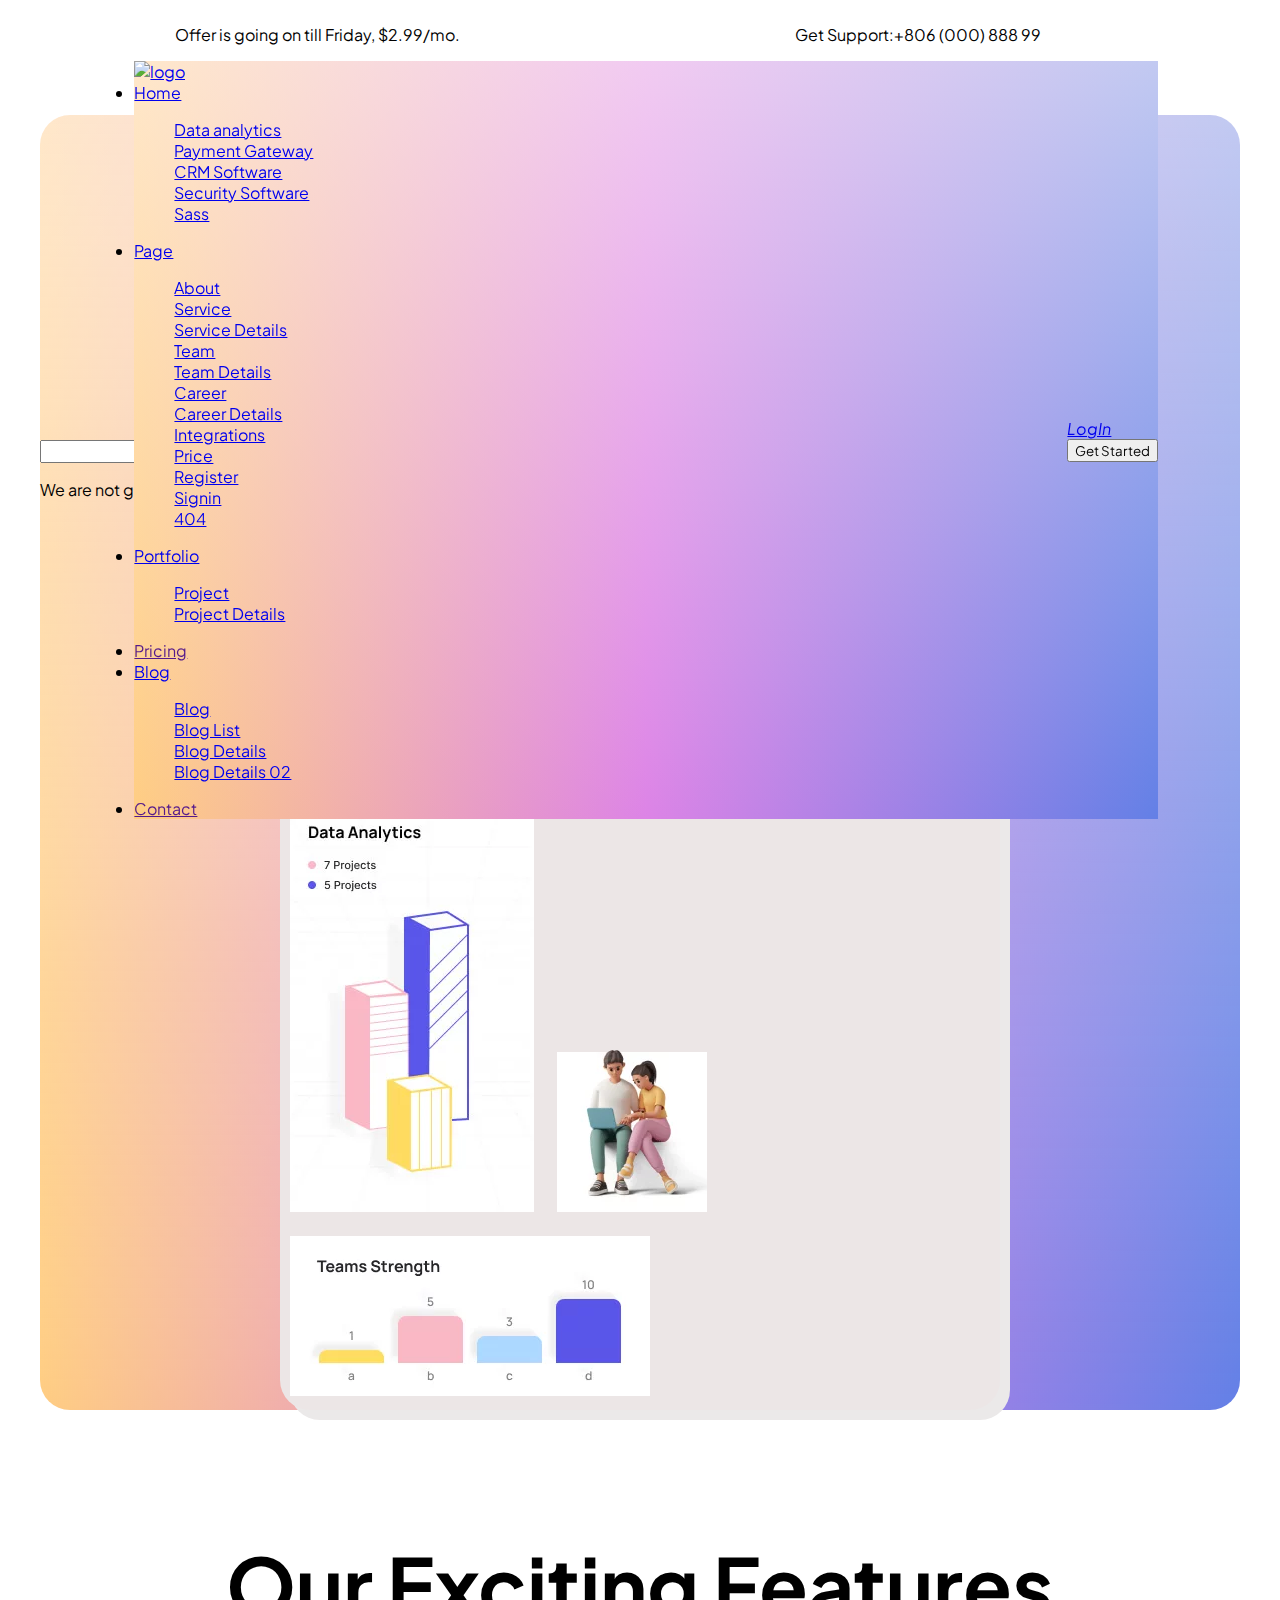
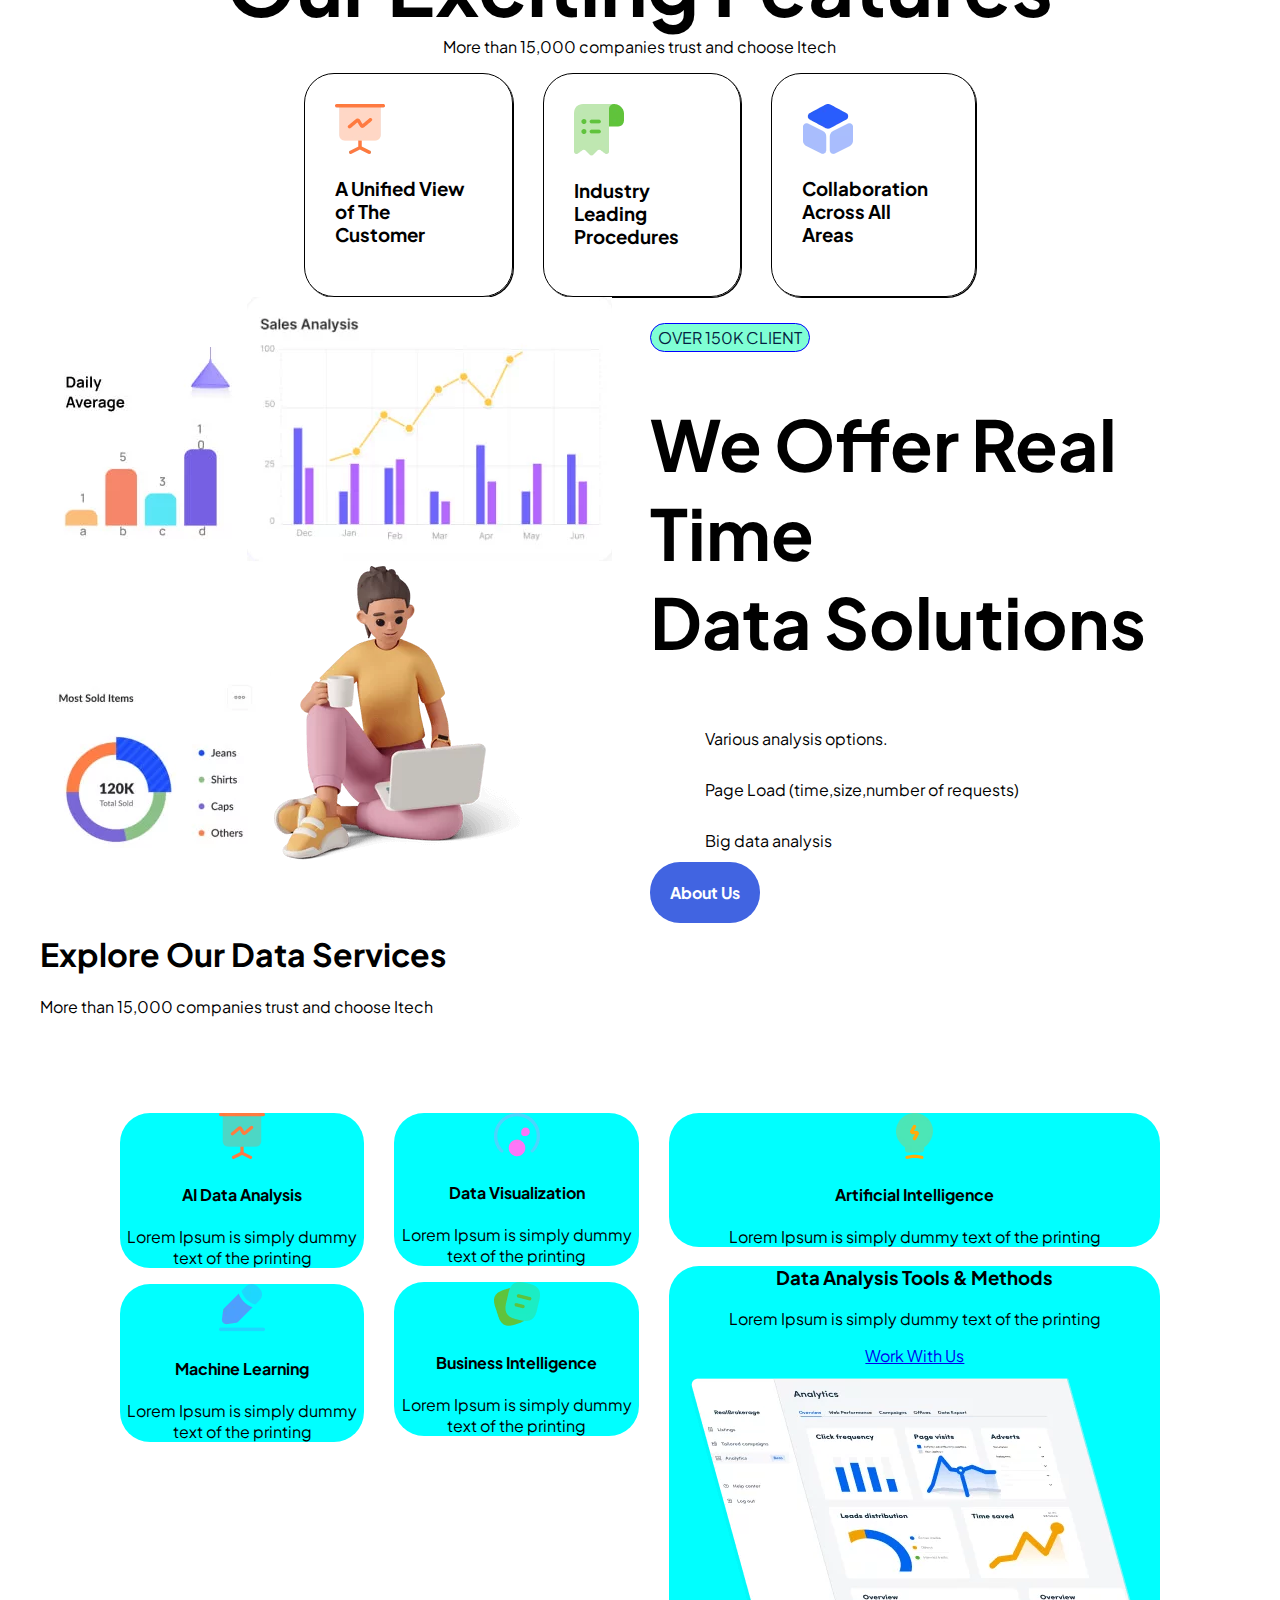
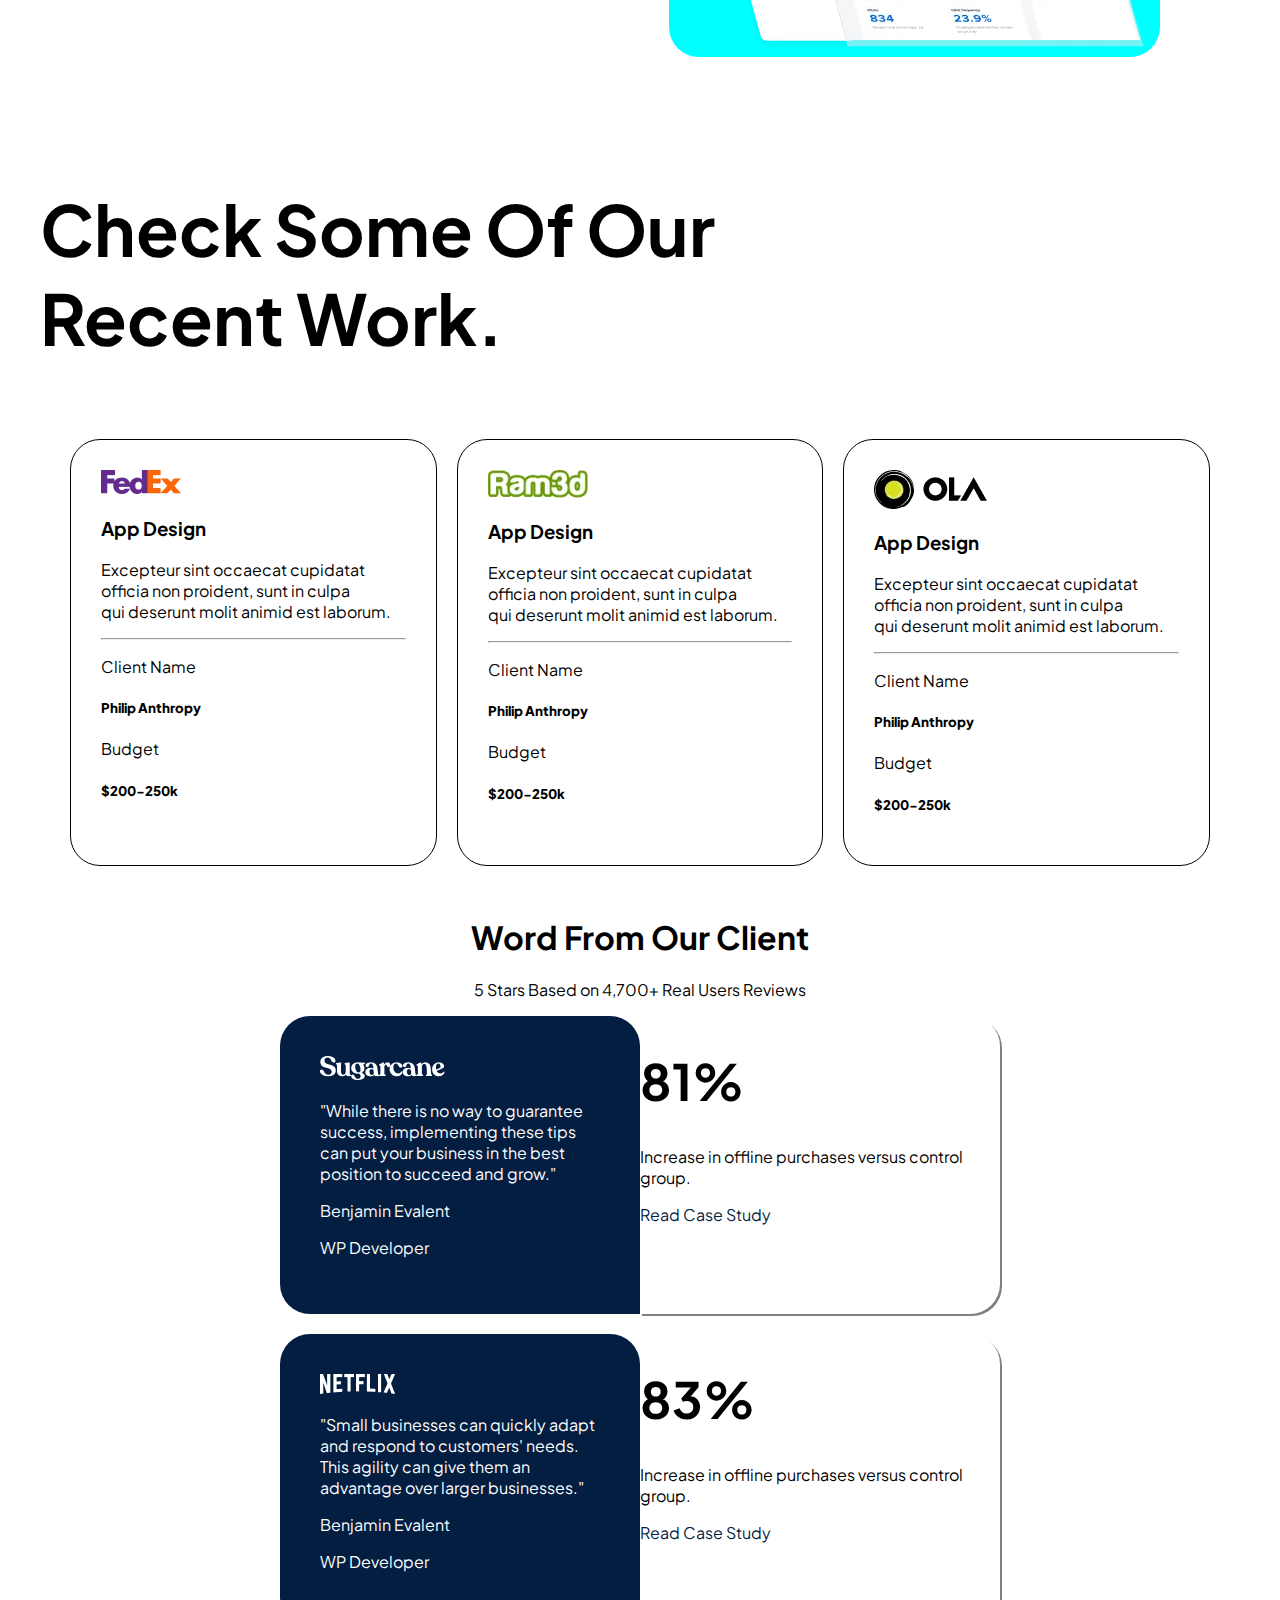
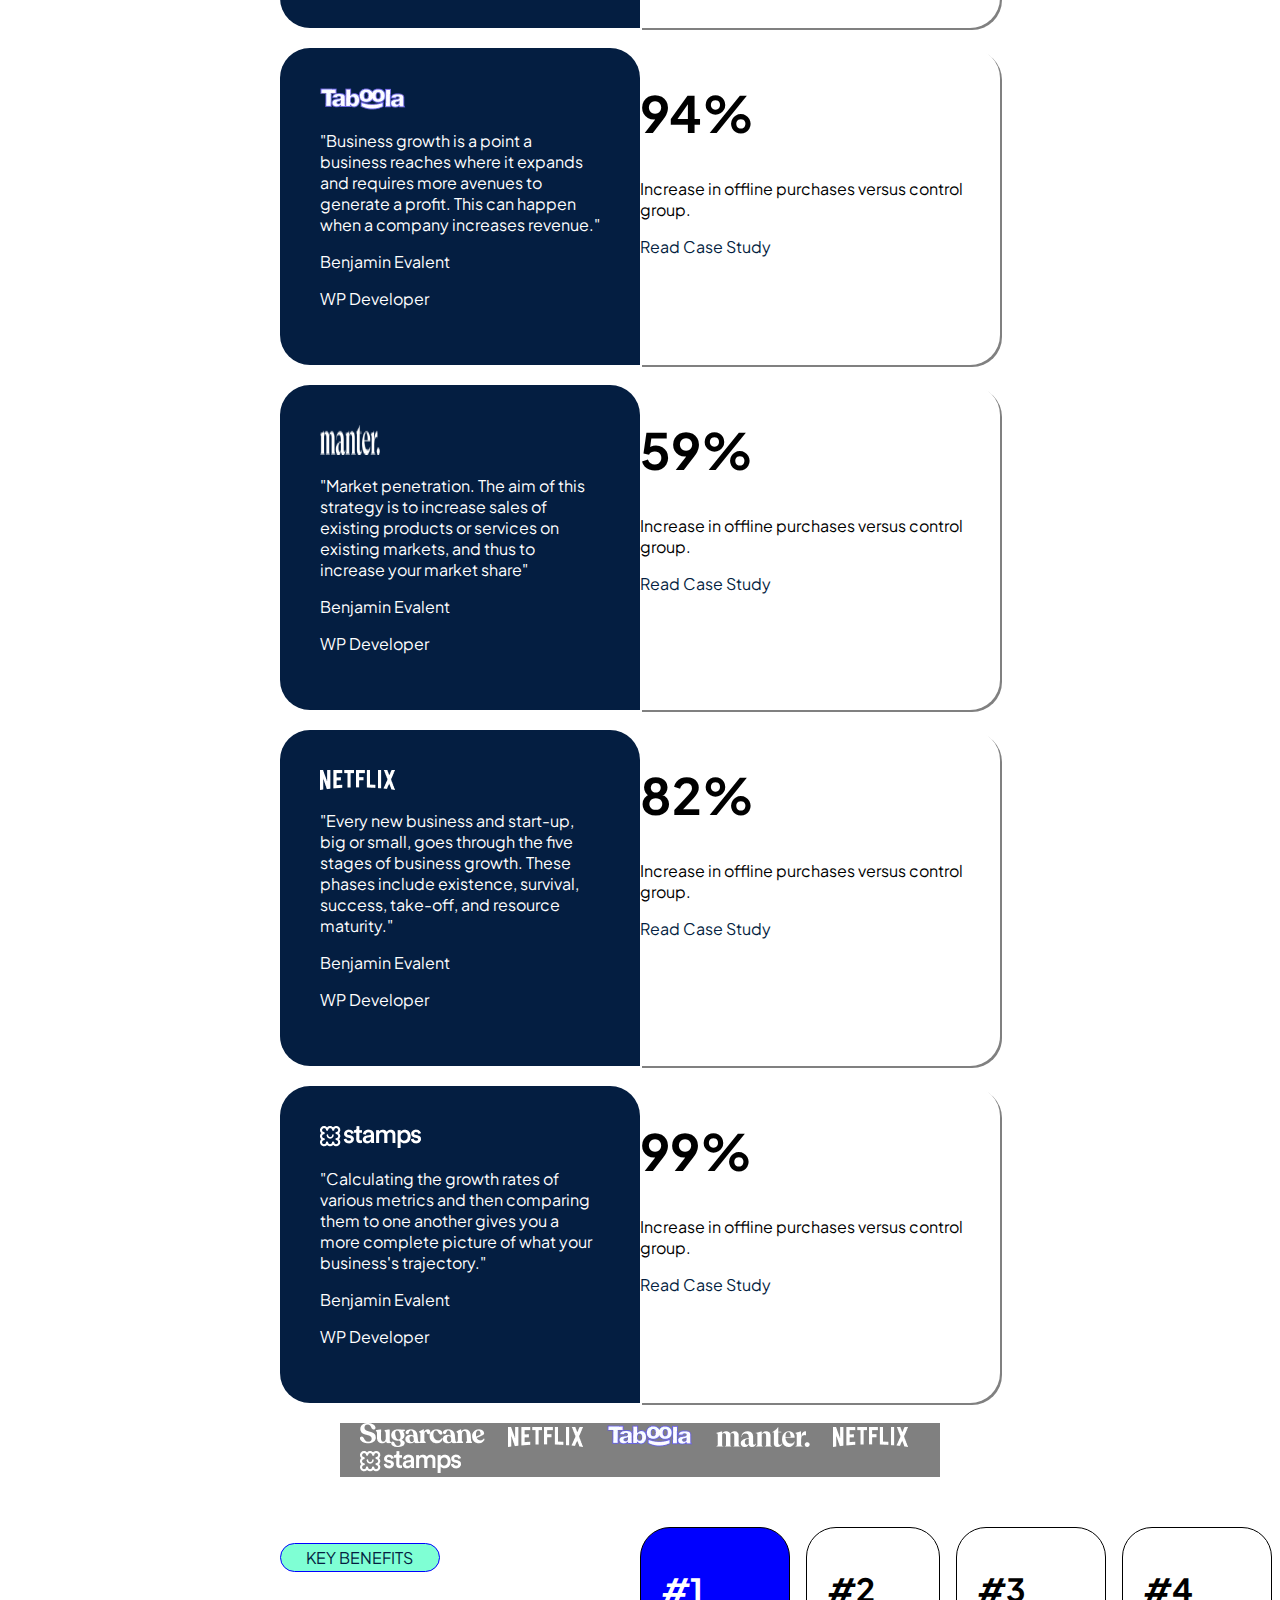
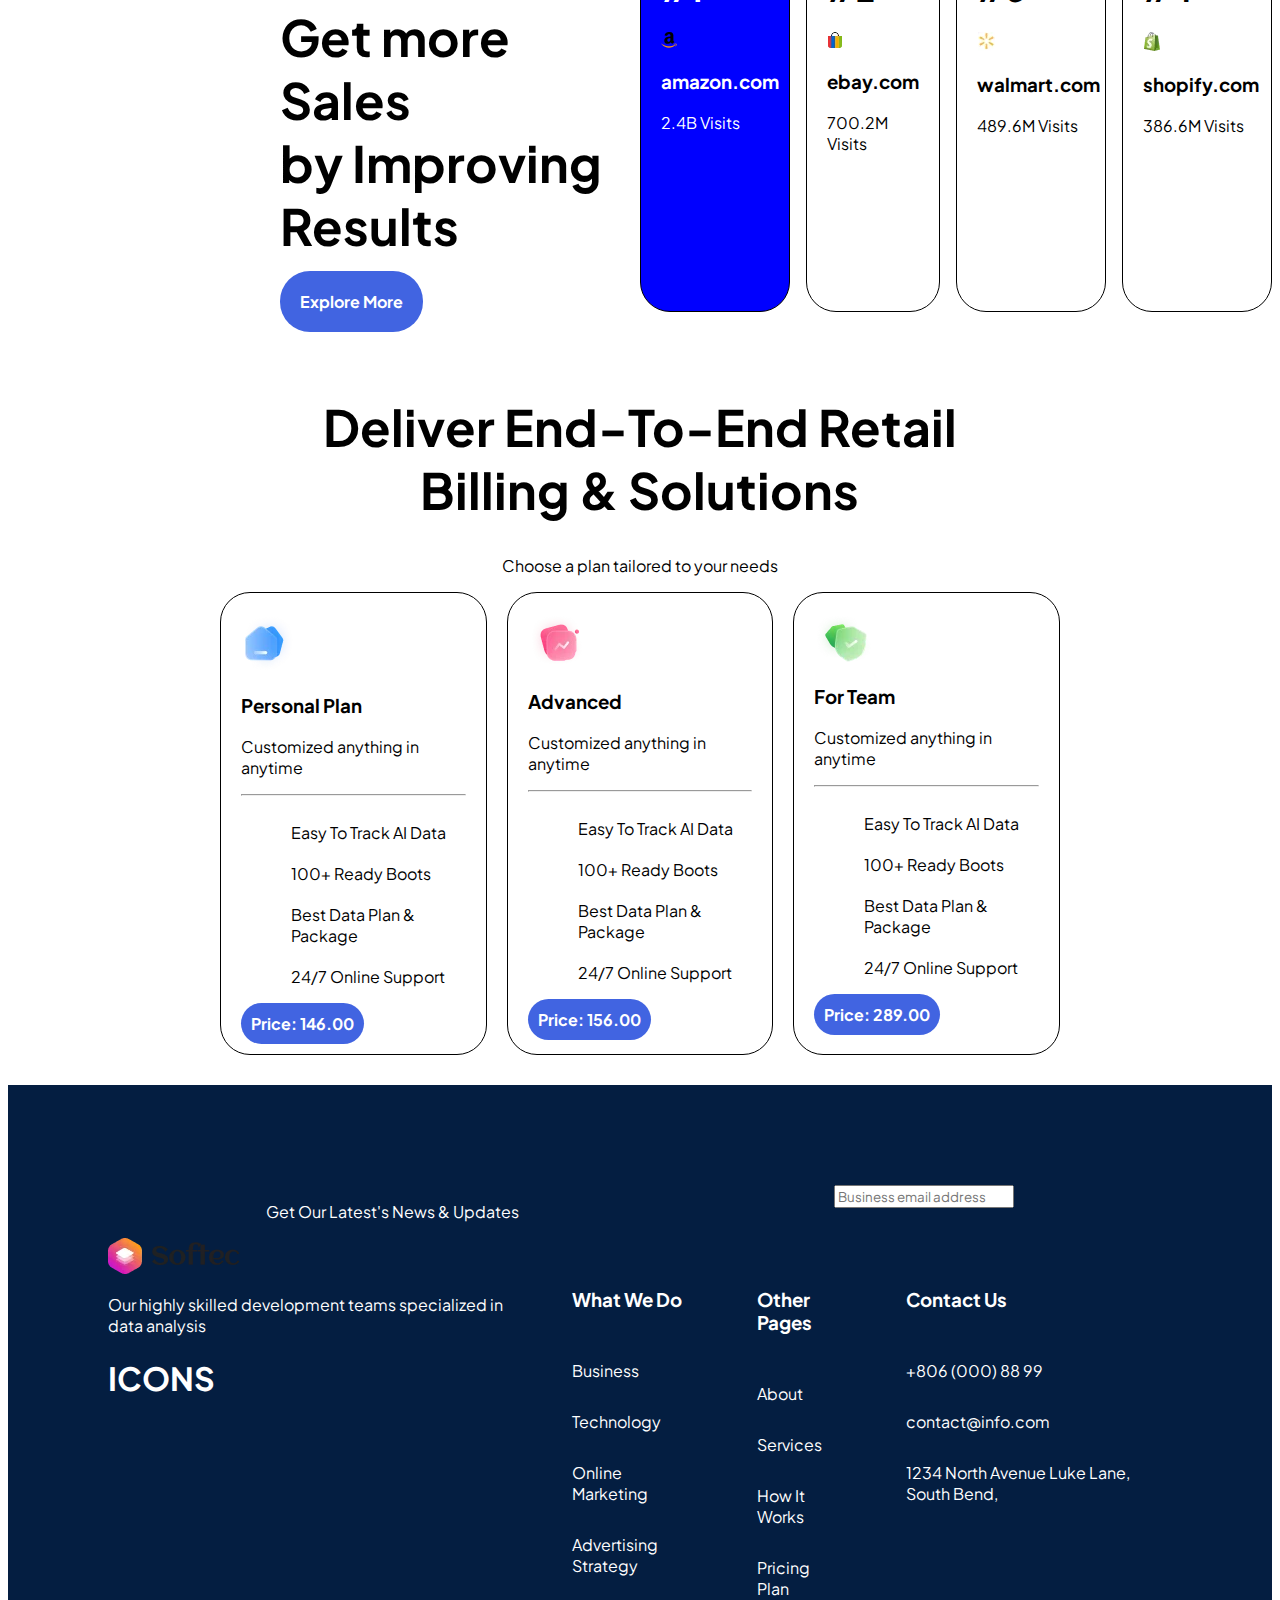
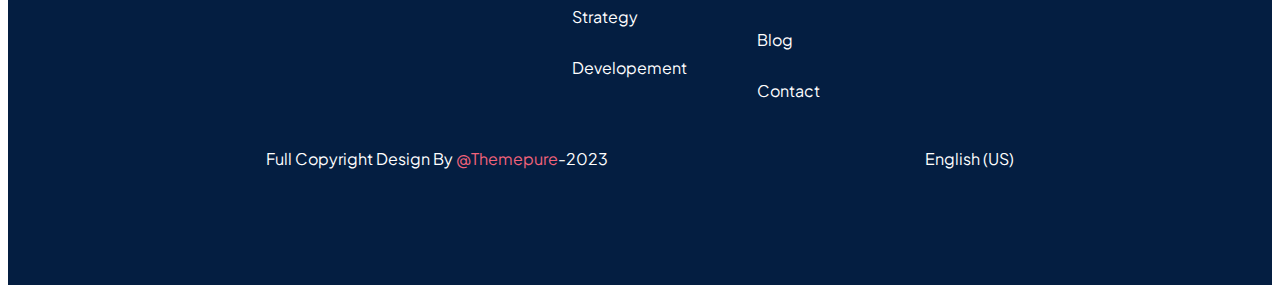
==== commit be8c0431: "updated html of nav bar" ====
--- a/index.html
+++ b/index.html
@@ -16,17 +16,75 @@
     </div>
     <header class="header">
         <nav>
-            <img src="asset/logo-black.png" alt="">
-            <ul class="list">
-                <li>Home</li>
-                <li>Pages</li>
-                <li>Blog</li>
-                <li>Projects</li>
-                <li>Contact</li>
-            </ul>
-            <a href="@">Log In</a>
-            <a href="@">Get Started</a>
-        </nav>
+            <div class="logo-links">
+              <div class="logo">
+                <a href="../index.html"
+                  ><img src="../Assets/img/logo/logo-white.webp" alt="logo"
+                /></a>
+              </div>
+              <div class="links">
+                <li class="dropdown">
+                  <a href="../index.html">Home</a>
+                  <ul class="dropdown-menu">
+                    <li><a href="#">Data analytics </a></li>
+                    <li><a href="#">Payment Gateway</a></li>
+                    <li><a href="#">CRM Software</a></li>
+                    <li><a href="#">Security Software </a></li>
+                    <li><a href="#">Sass</a></li>
+                  </ul>
+                </li>
+                <li class="dropdown">
+                  <a href="#">Page</a>
+                  <ul class="dropdown-menu">
+                    <li><a href="./about_us.html">About</a></li>
+                    <li><a href="./service.html">Service</a></li>
+                    <li><a href="./single_service.html">Service Details</a></li>
+                    <li><a href="./teams_page.html">Team</a></li>
+                    <li><a href="./single_teams.html">Team Details</a></li>
+                    <li><a href="./career.html">Career</a></li>
+                    <li><a href="./single_career.html">Career Details</a></li>
+                    <li><a href="#">Integrations</a></li>
+                    <li><a href="./pricing.html">Price</a></li>
+                    <li><a href="./register.html">Register</a></li>
+                    <li><a href="./Sign_in.html">Signin</a></li>
+                    <li><a href="#">404</a></li>
+                  </ul>
+                </li>
+                <li class="dropdown">
+                  <a href="#">Portfolio</a>
+                  <ul class="dropdown-menu">
+                    <li><a href="#">Project</a></li>
+                    <li><a href="#">Project Details</a></li>
+                  </ul>
+                </li>
+                <li>
+                  <a href="">Pricing</a>
+                </li>
+                <li class="dropdown">
+                  <a href="#">Blog</a>
+                  <ul class="dropdown-menu">
+                    <li><a href="#">Blog</a></li>
+                    <li><a href="#">Blog List</a></li>
+                    <li><a href="#">Blog Details</a></li>
+                    <li><a href="#">Blog Details 02 </a></li>
+                  </ul>
+                </li>
+                <li>
+                  <a href="">Contact</a>
+                </li>
+              </div>
+            </div>
+            <div class="login-class">
+              <div class="login">
+                <a href="./register.html"><i class="las la-user">LogIn</i></a>
+              </div>
+              <div class="get-started">
+                <a href="#"><button>Get Started</button></a>
+              </div>
+            </div>
+          </nav>
+        </header>
+        <!-- navbar ends -->
     </header>
     <main class="main">
         <div>
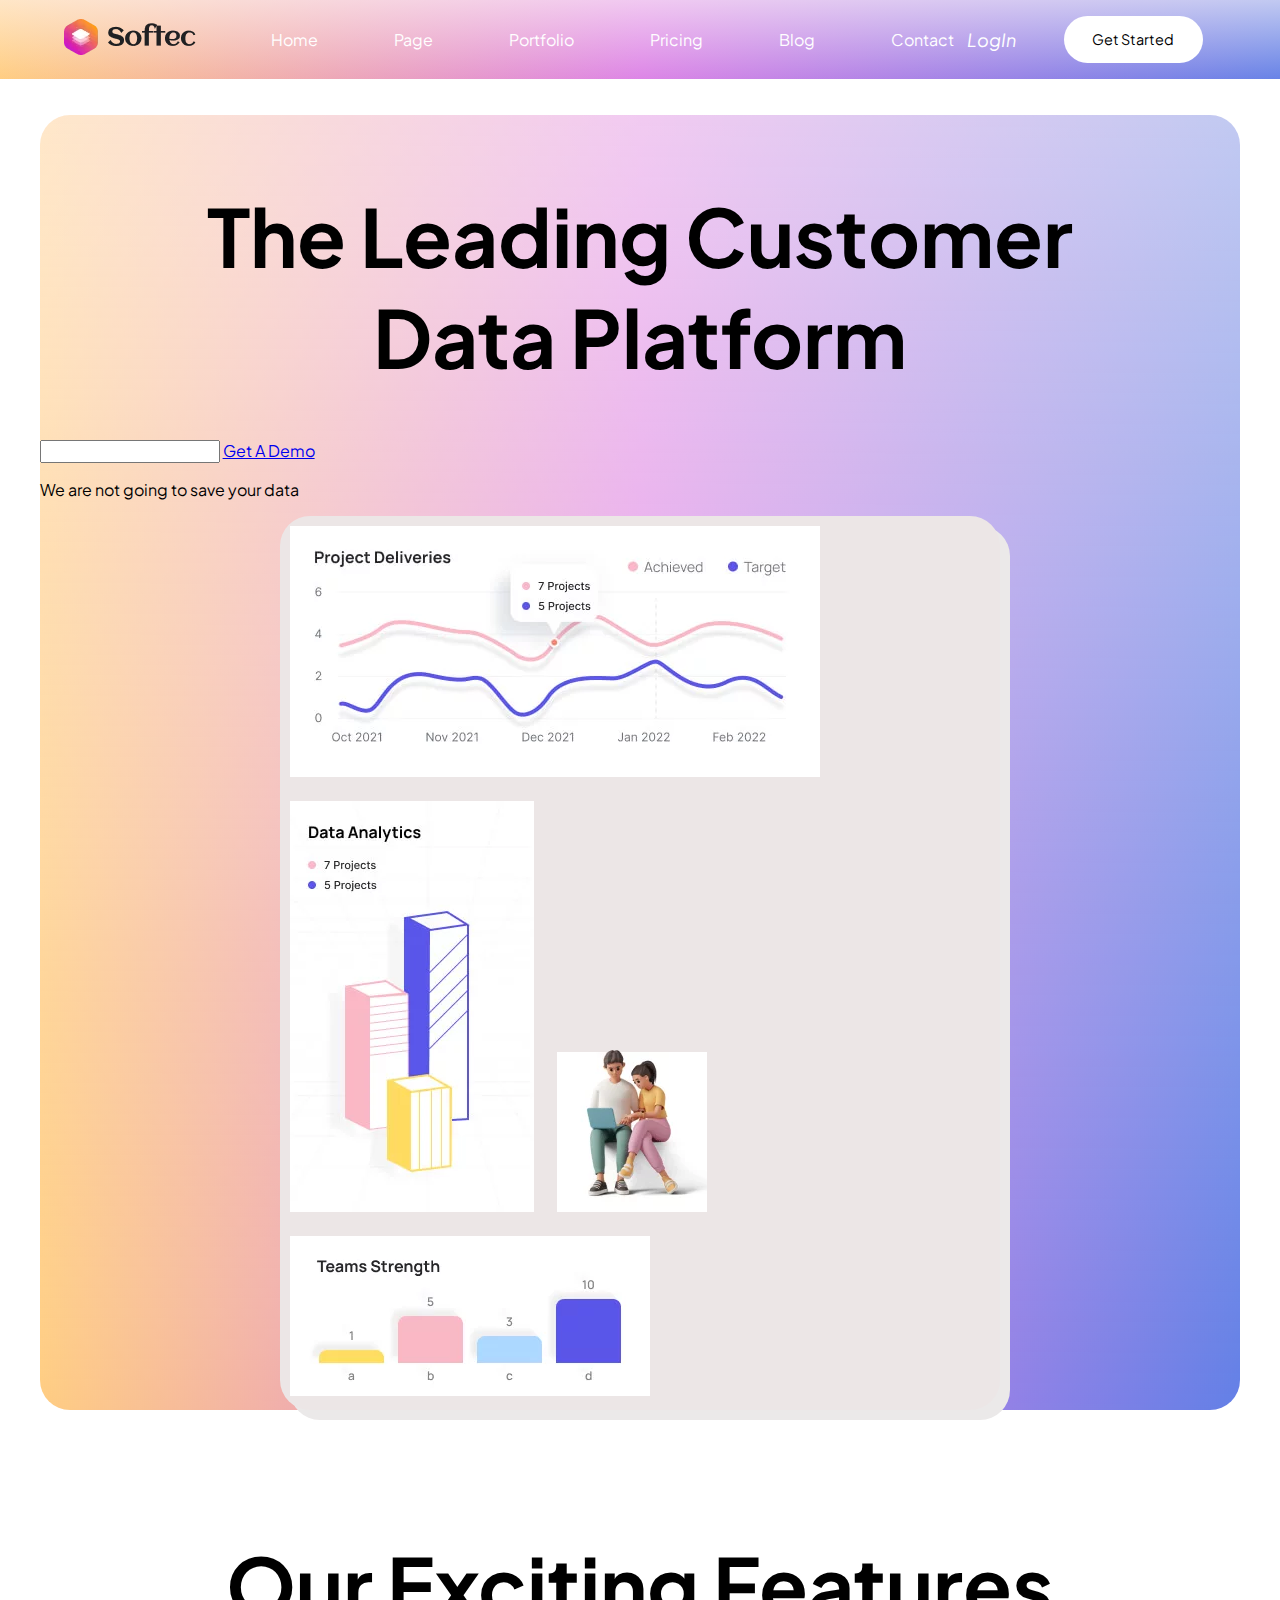
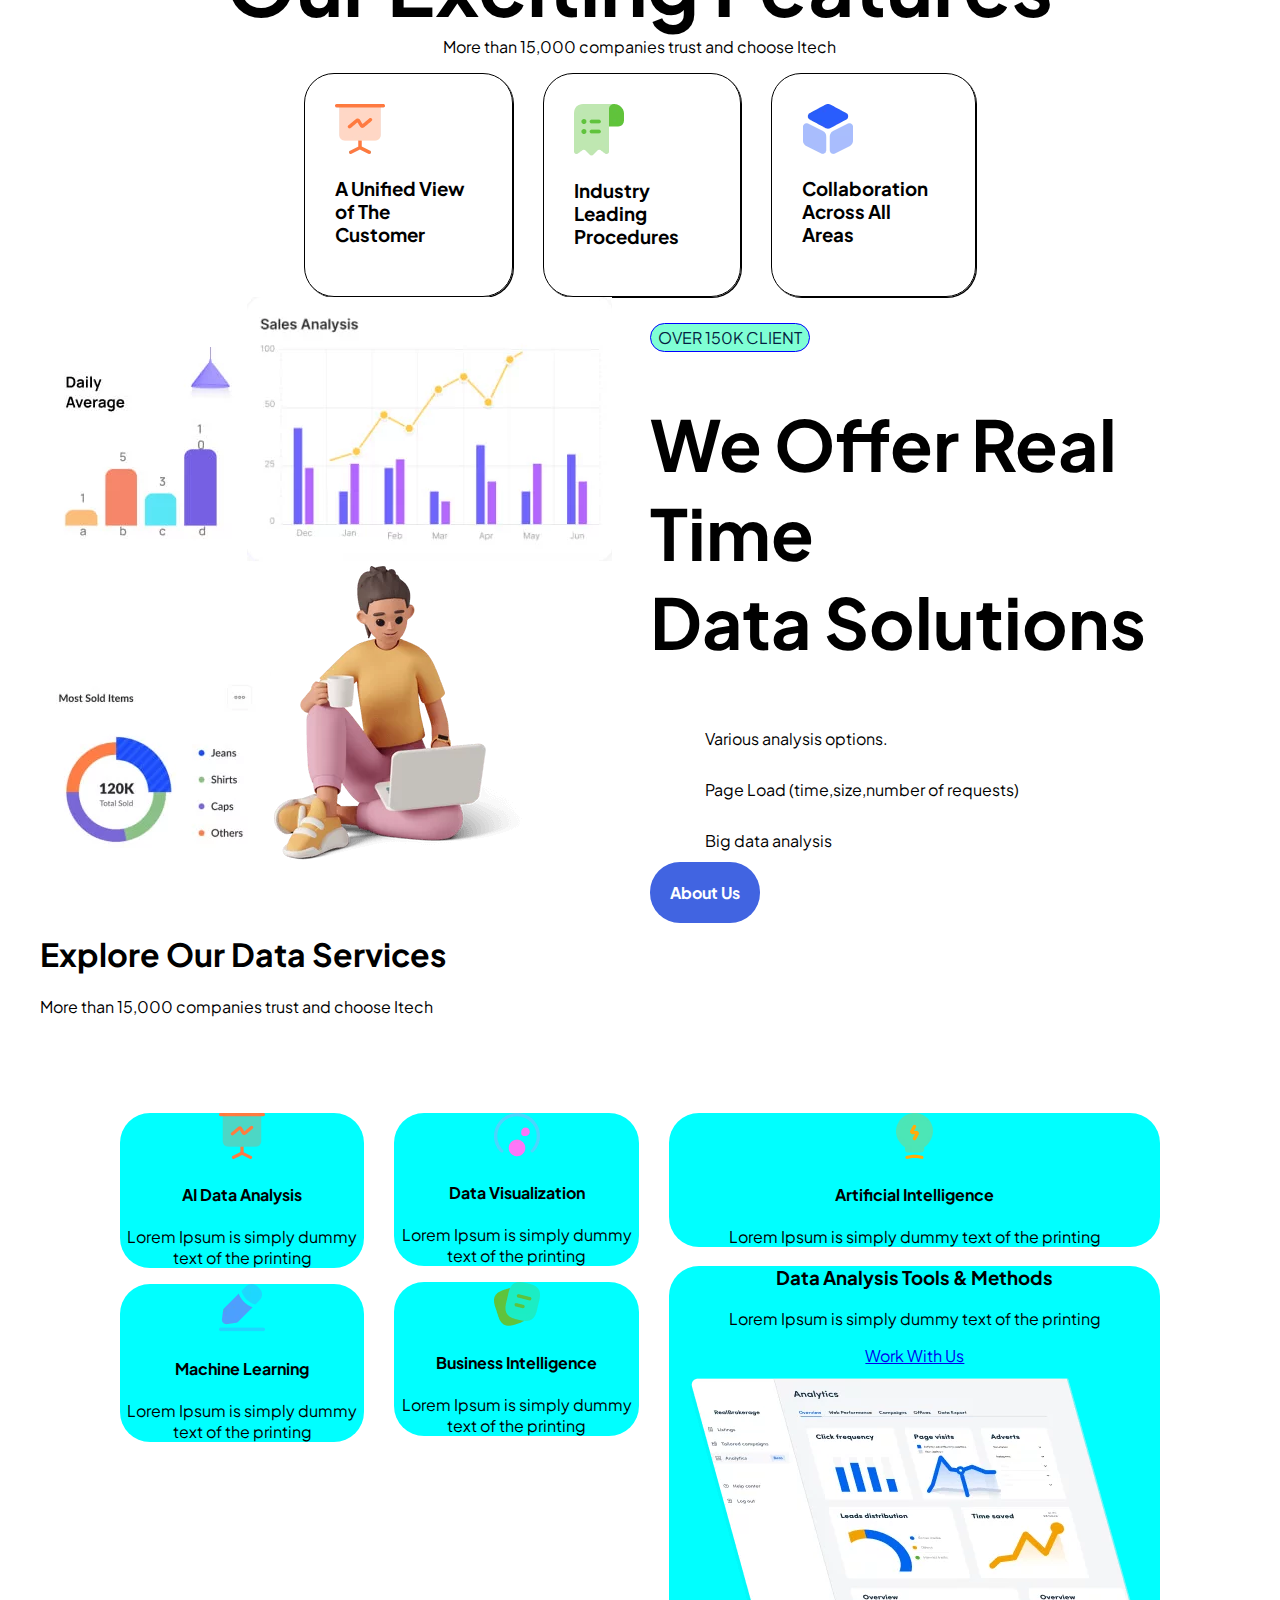
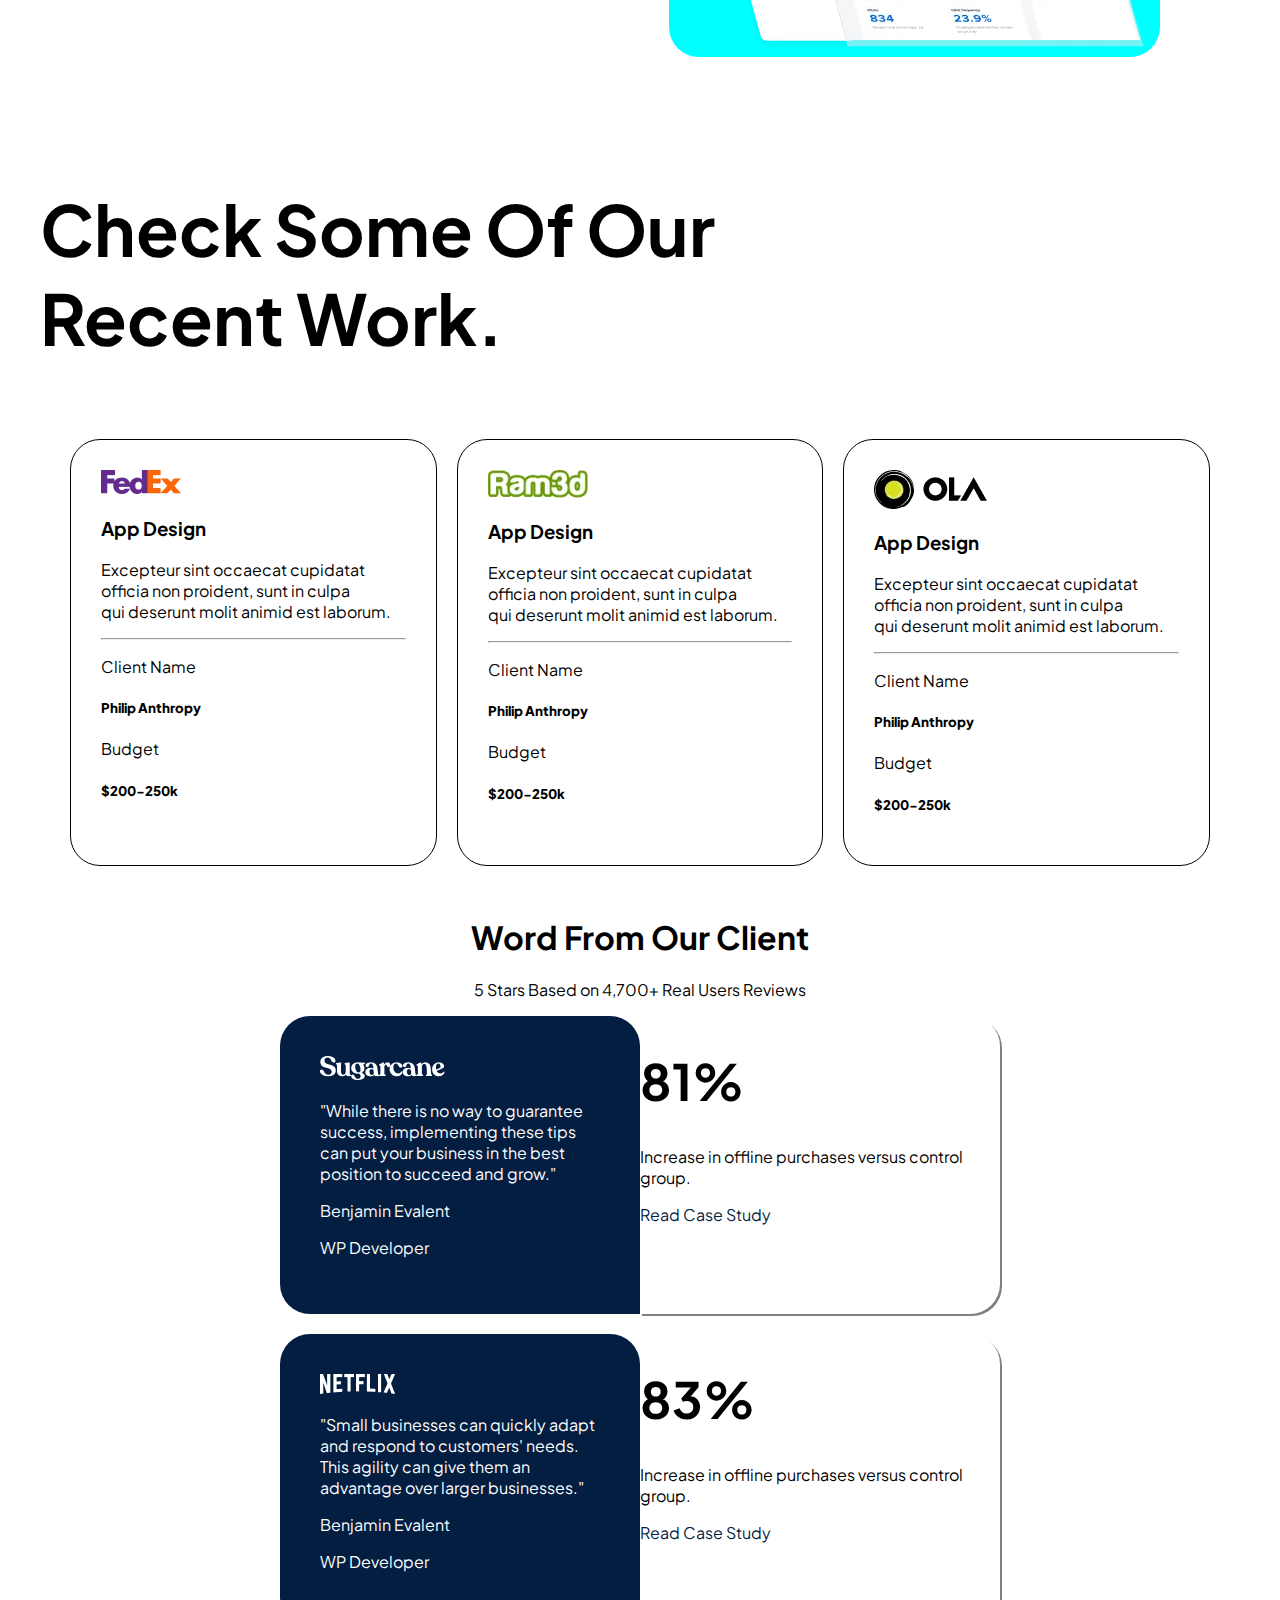
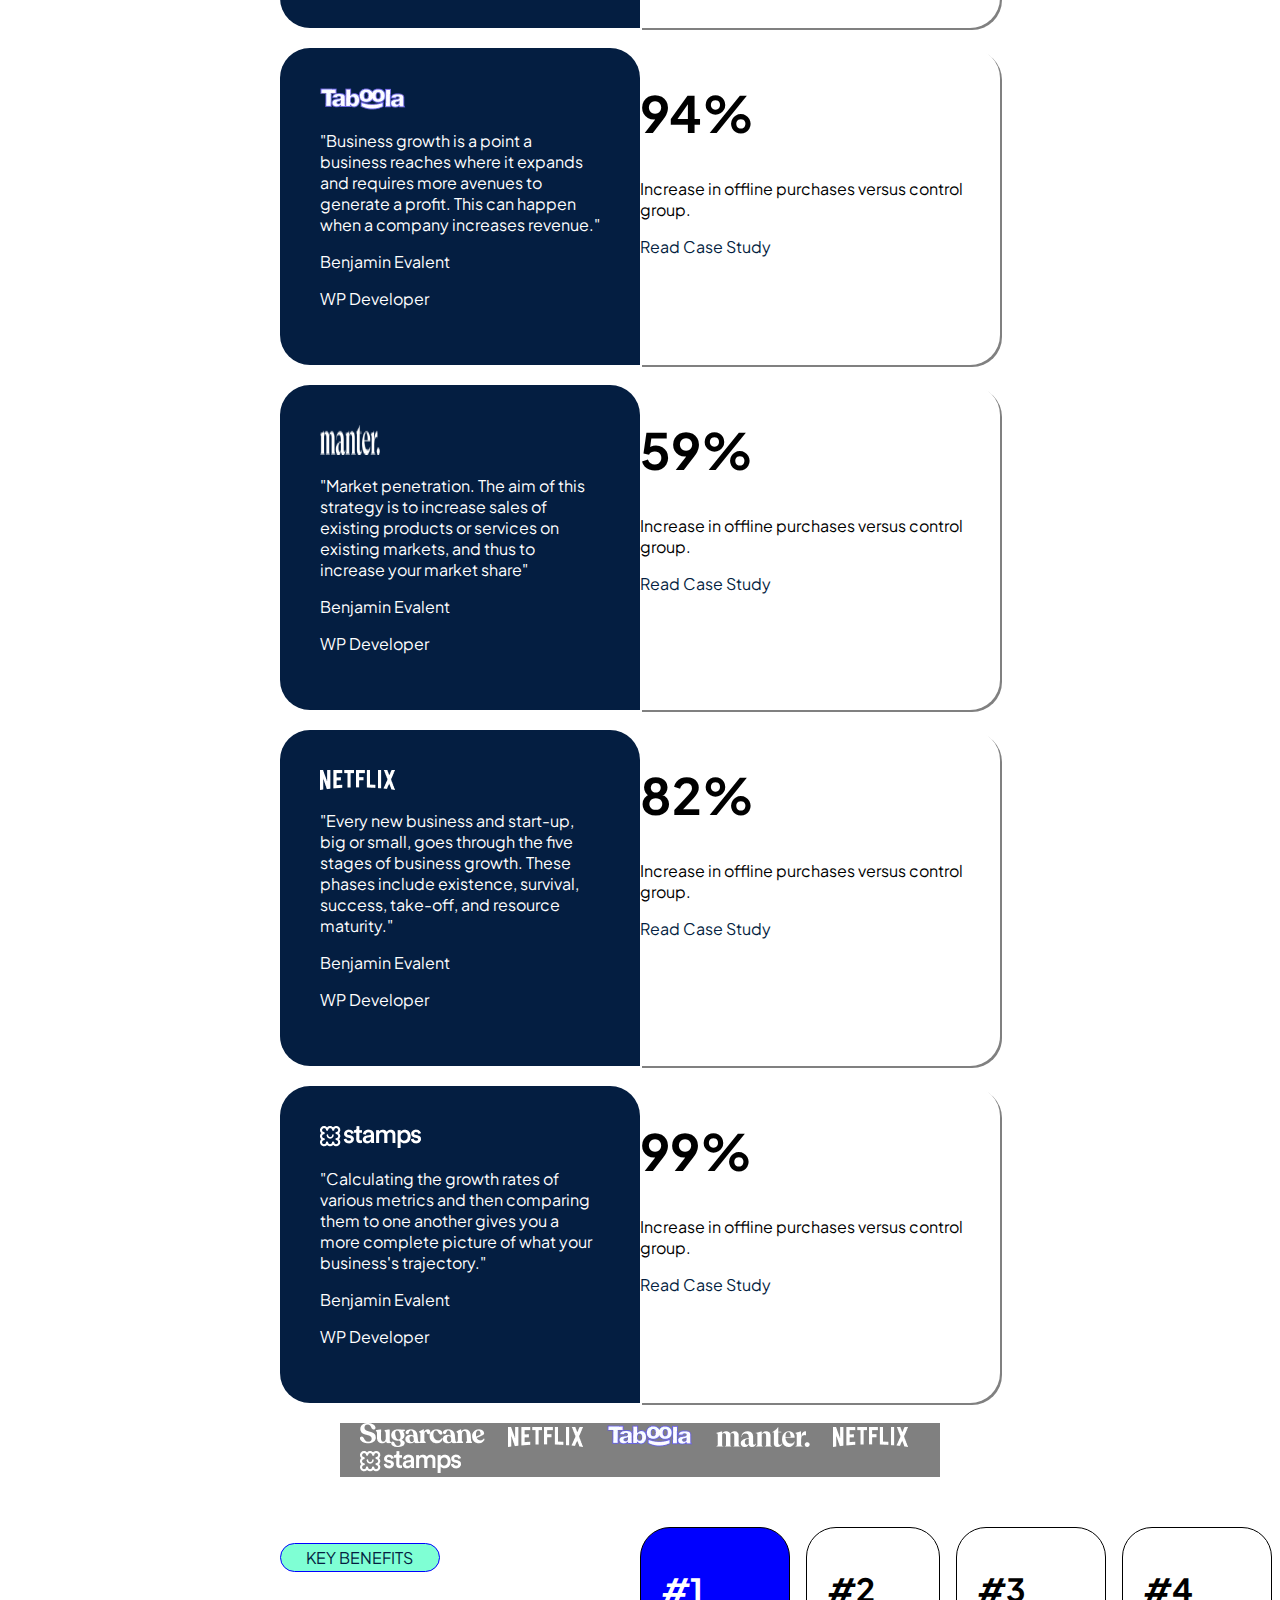
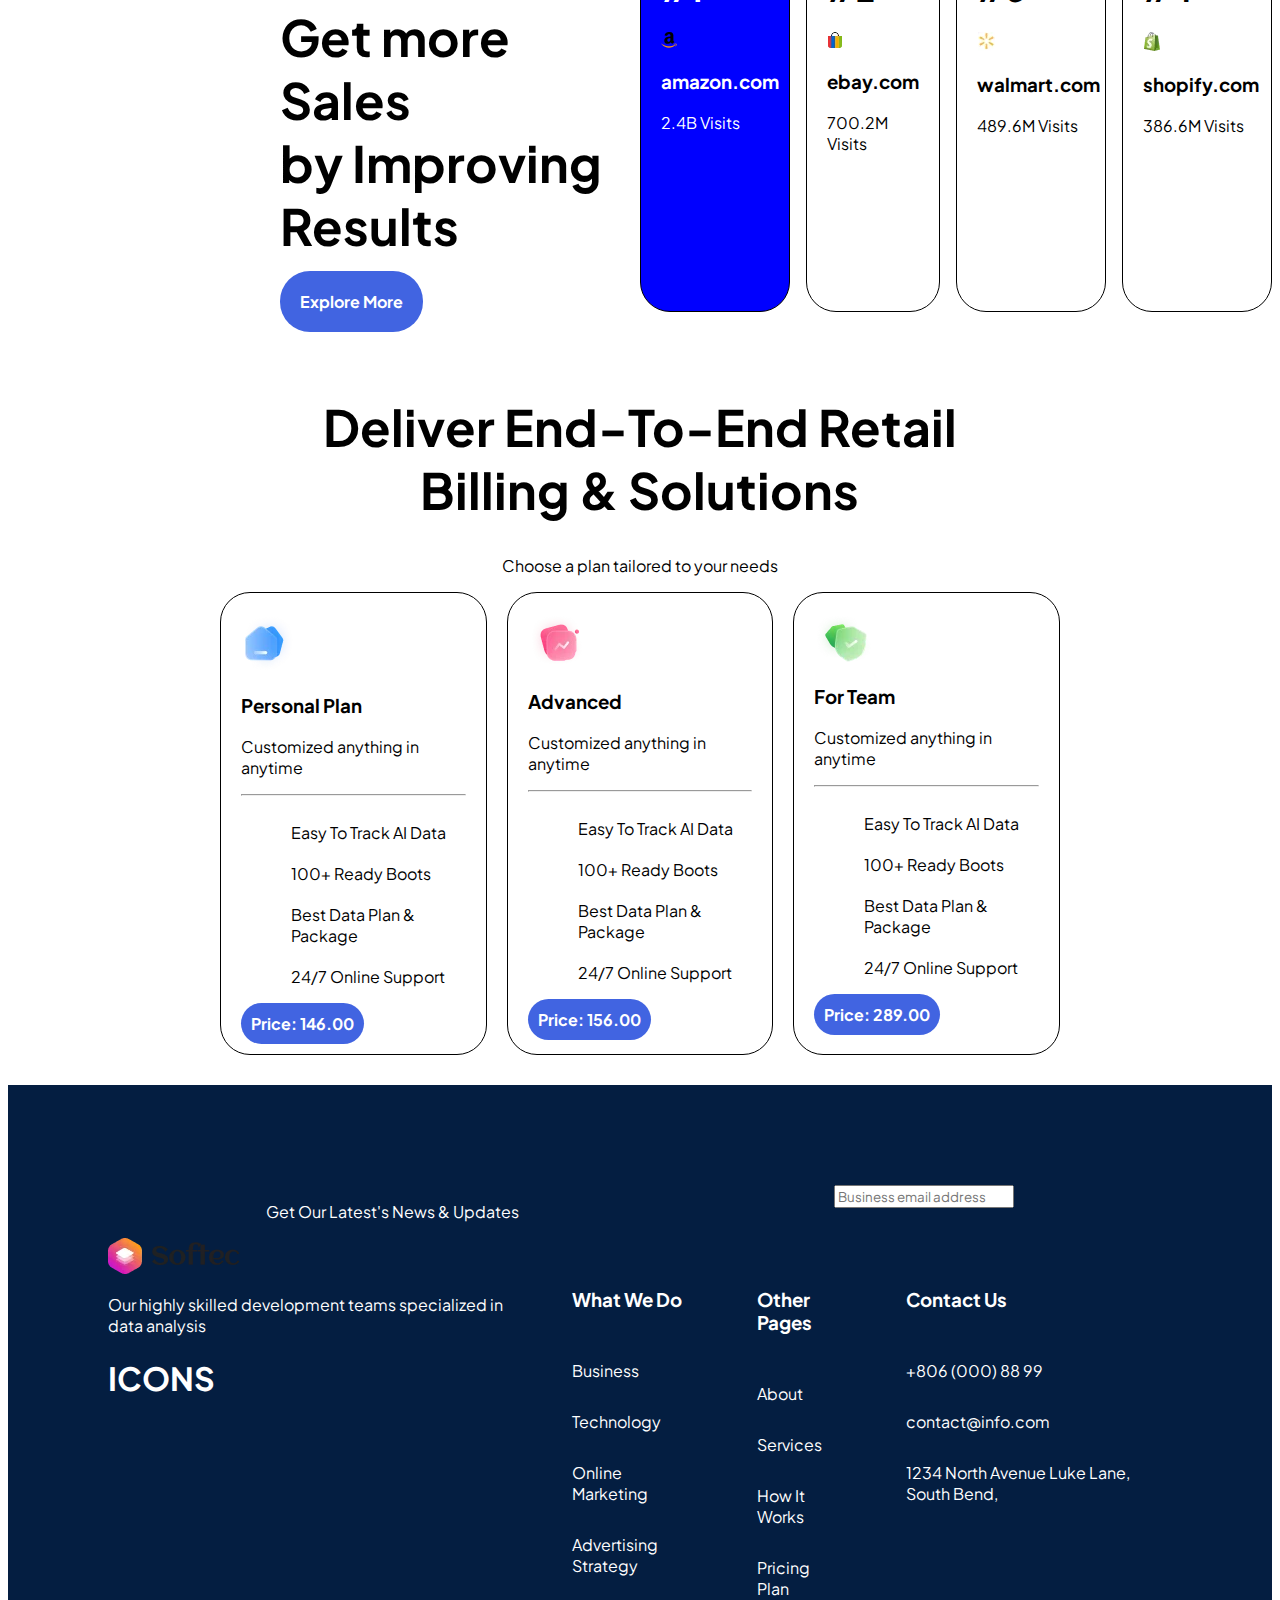
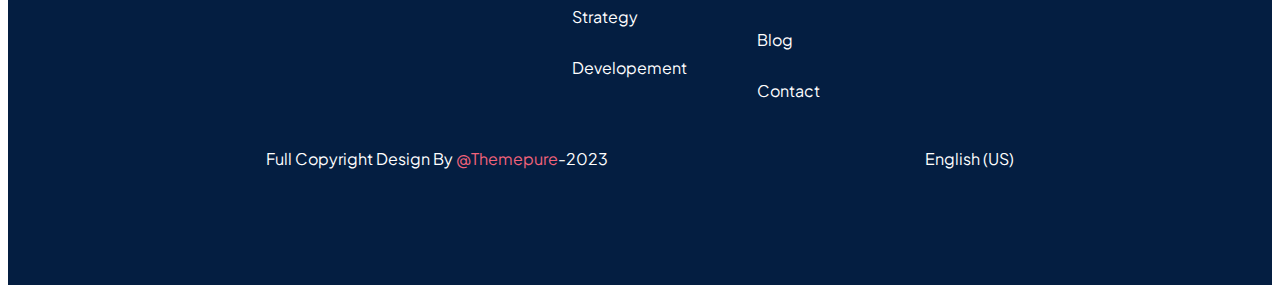
==== commit 81532870: "updated css" ====
--- a/index.html
+++ b/index.html
@@ -19,7 +19,7 @@
             <div class="logo-links">
               <div class="logo">
                 <a href="../index.html"
-                  ><img src="../Assets/img/logo/logo-white.webp" alt="logo"
+                  ><img src="asset/logo-black.png" alt="logo"
                 /></a>
               </div>
               <div class="links">
--- a/css/home.css
+++ b/css/home.css
@@ -11,15 +11,116 @@
 
 nav{
     background: linear-gradient(180.21deg, #FFF9F9 -64.58%, rgba(255, 255, 255, 0.1) 115.31%), linear-gradient(90deg, #FFC368 0%, #D569E1 50%, #4164E1 100%);
-    background-color: white;
+}
+
+/* navbar styling */
+nav {
     display: flex;
     justify-content: space-between;
     align-items: center;
     position: fixed;
-    width: 80%;
-    margin-top: 0;
-}
-
+    left: 0;
+    top: 0;
+    width: 100%;
+    padding: 1em 4.8em 1em 4em;
+    transition: opacity 0.3s ease-in;
+  }
+  nav.hide {
+    top: -100px;
+  }
+  nav.fixed {
+    top: 0;
+  }
+  nav.scrol {
+    box-shadow: 2px 1px 5px #e9e6e6;
+  }
+  nav.scrol button {
+    border: 1px solid #cccaca;
+  }
+  nav.scrol .login a:hover {
+    color: unset;
+  }
+  nav.scrol,
+  nav.scrol a,
+  nav.scrol .login {
+    background-color: white;
+    color: black;
+  }
+  
+  nav li a {
+    display: block;
+    padding: 10px;
+    text-decoration: none;
+    color: #333;
+  }
+  nav li {
+    list-style-type: none;
+  }
+  nav li.dropdown:hover > .dropdown-menu {
+    display: block;
+  }
+  nav .dropdown-menu {
+    display: none;
+    position: absolute;
+    background-color: white;
+  
+    padding: 2em;
+  }
+  
+  nav .dropdown-menu li a {
+    padding: 10px;
+    color: #333;
+    text-decoration: none;
+  }
+  nav .dropdown-menu li:hover {
+    background-color: #e0e0e0;
+  }
+  
+  .logo-links {
+    display: flex;
+    align-items: center;
+    width: 60%;
+  
+    gap: 4em;
+  }
+  .links {
+    display: flex;
+    gap: 3.5em;
+  }
+  .links a {
+    text-decoration: none;
+    color: white;
+  }
+  .login-class {
+    display: flex;
+    align-items: center;
+    gap: 3em;
+  }
+  
+  .login a:hover {
+    color: #ecdaa2;
+  }
+  .login a {
+    color: white;
+    text-decoration: none;
+  }
+  .login i {
+    font-size: 18px;
+  }
+  .get-started button {
+    border: none;
+    background-color: white;
+    padding: 1em 2em;
+    text-align: center;
+    font-size: 0.9rem;
+    border-radius: 25px;
+  }
+  .get-started button:hover {
+    background-color: #212529;
+    color: white;
+    cursor: pointer;
+  }
+  /* nav ends here */
 .header-top{
     display: flex;
     width: 95%;
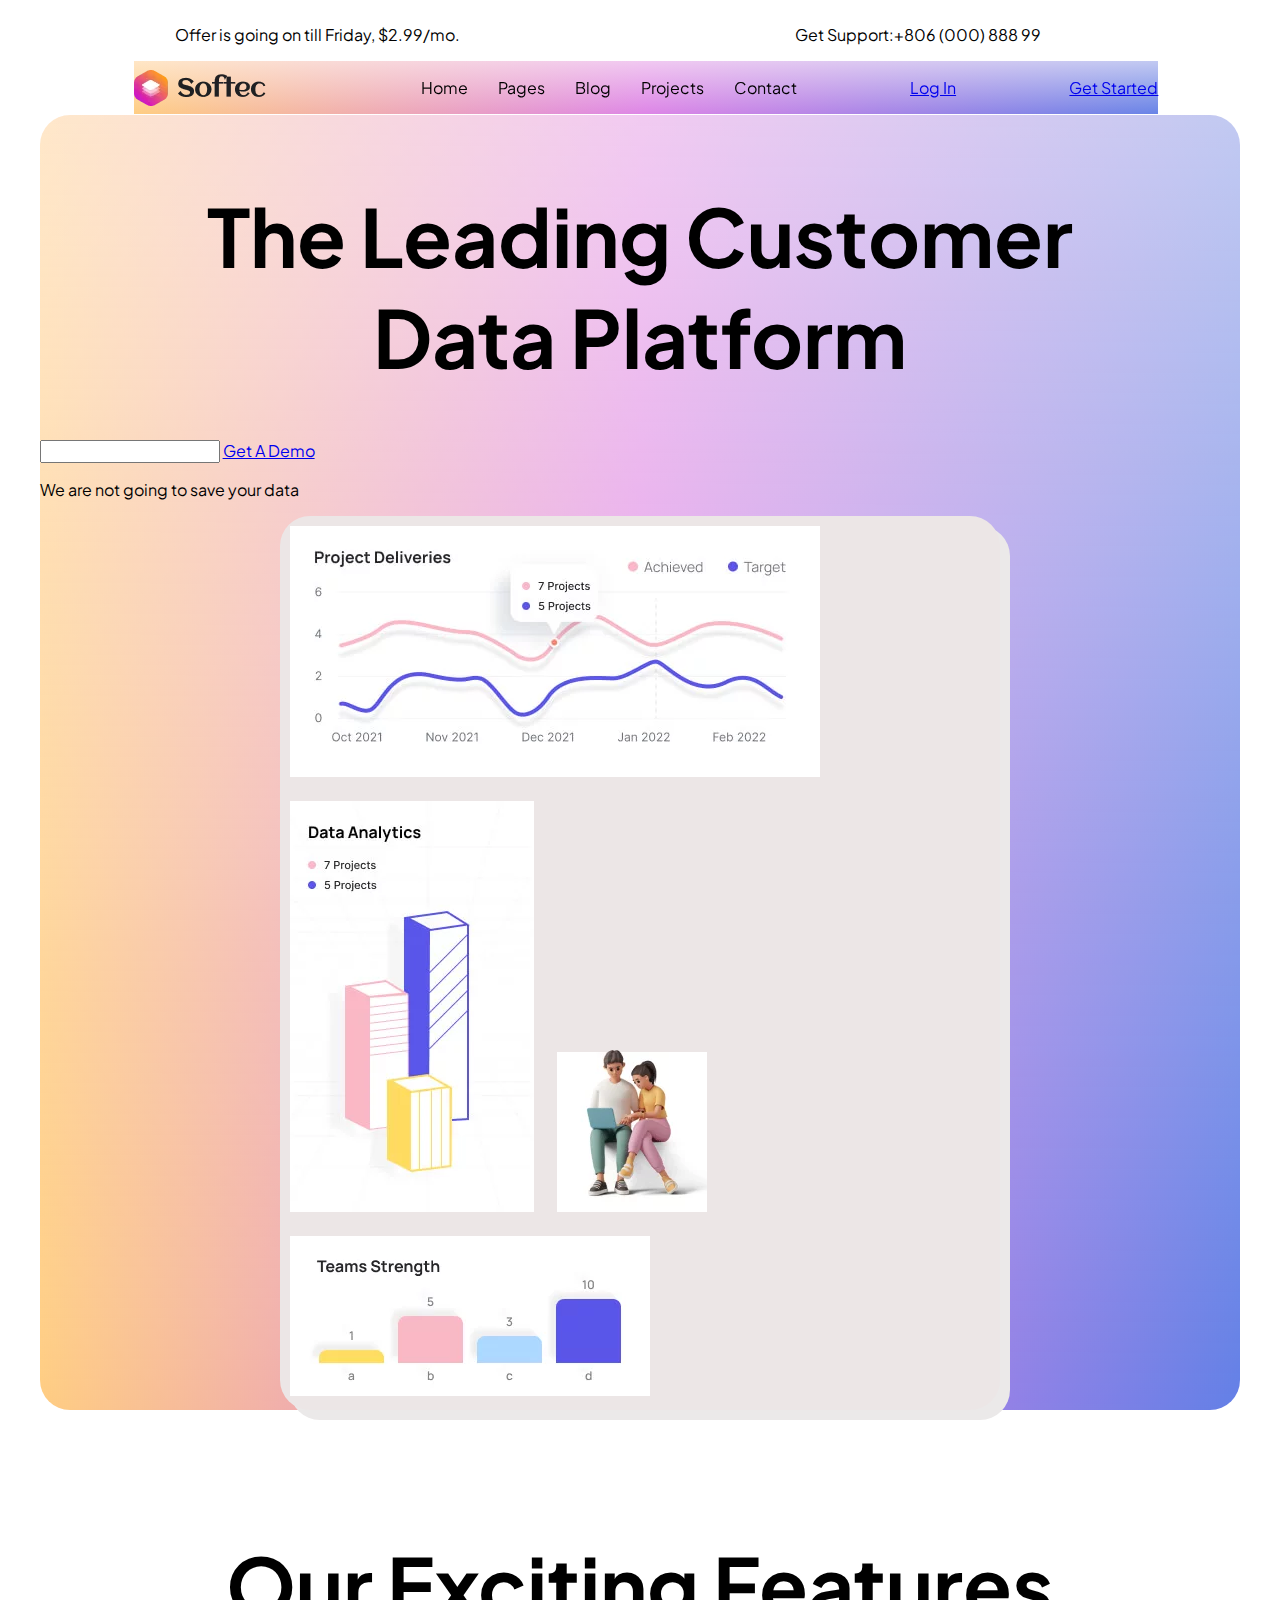
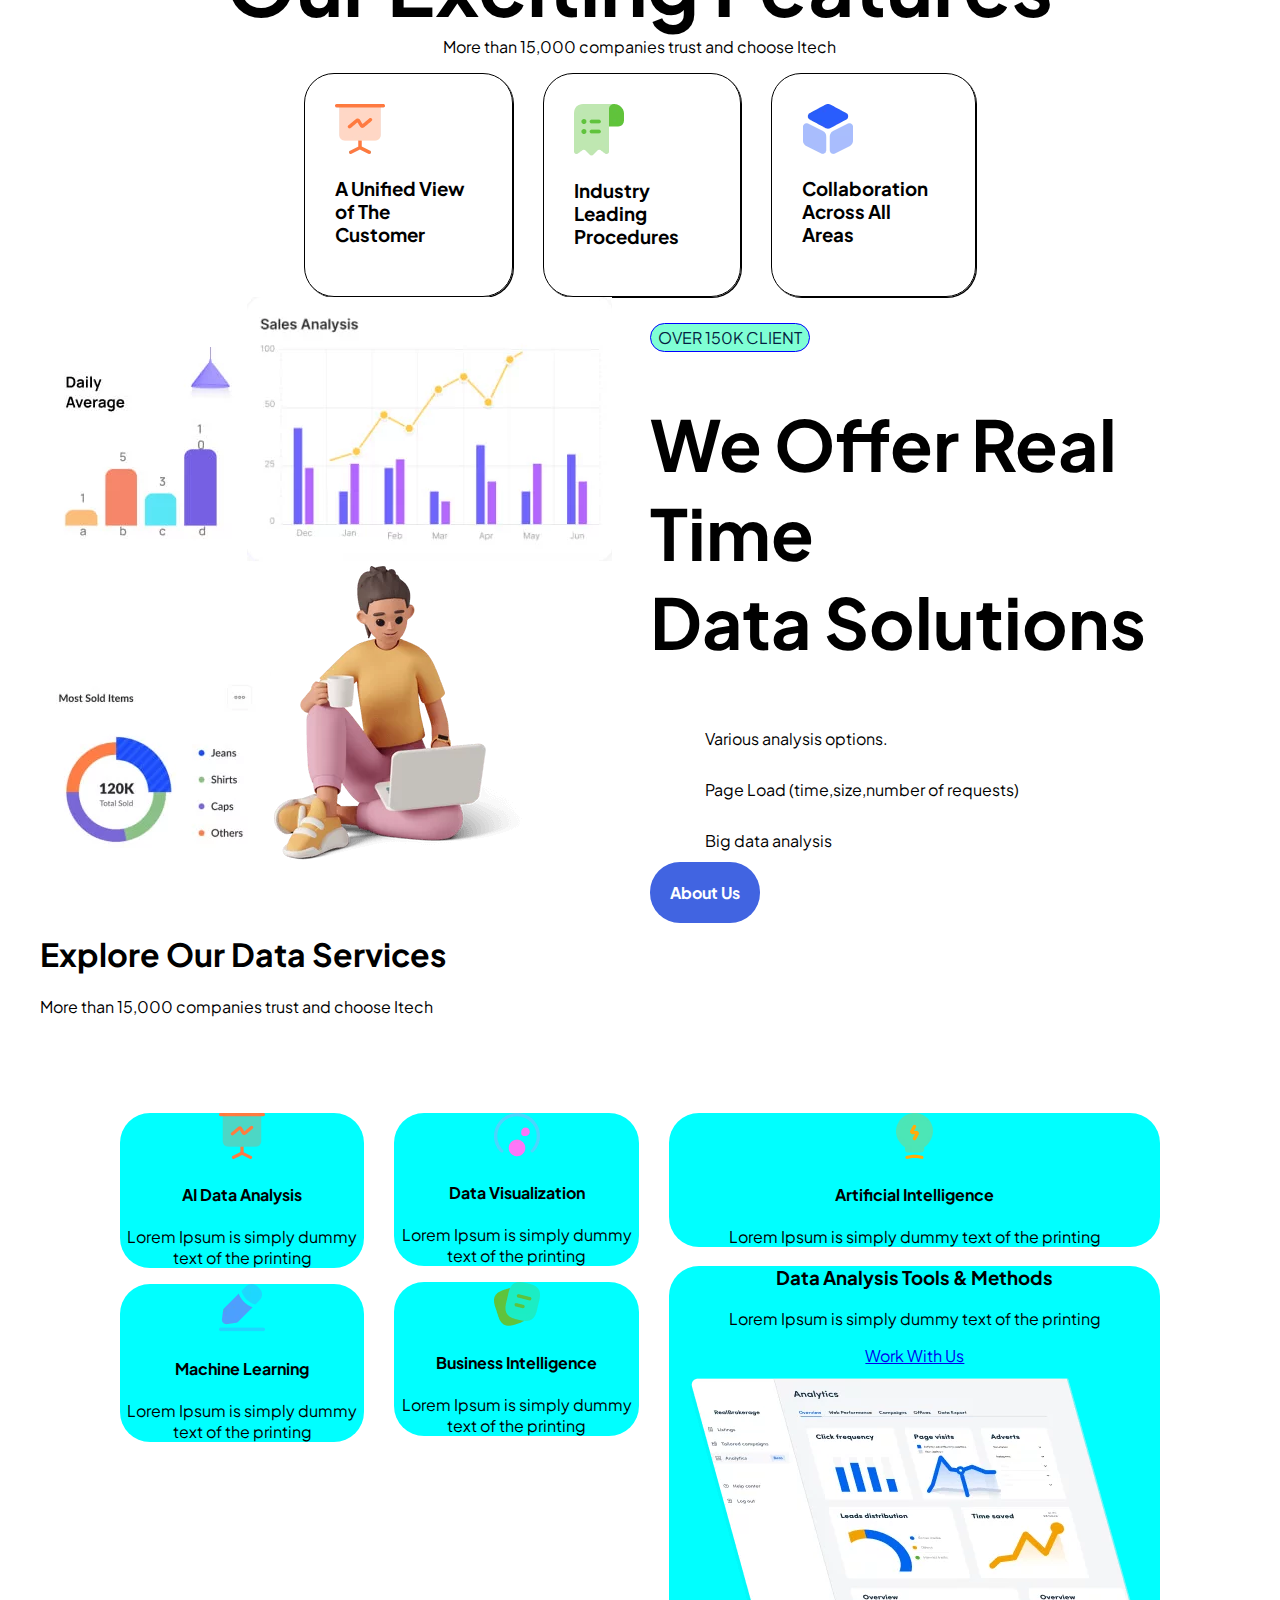
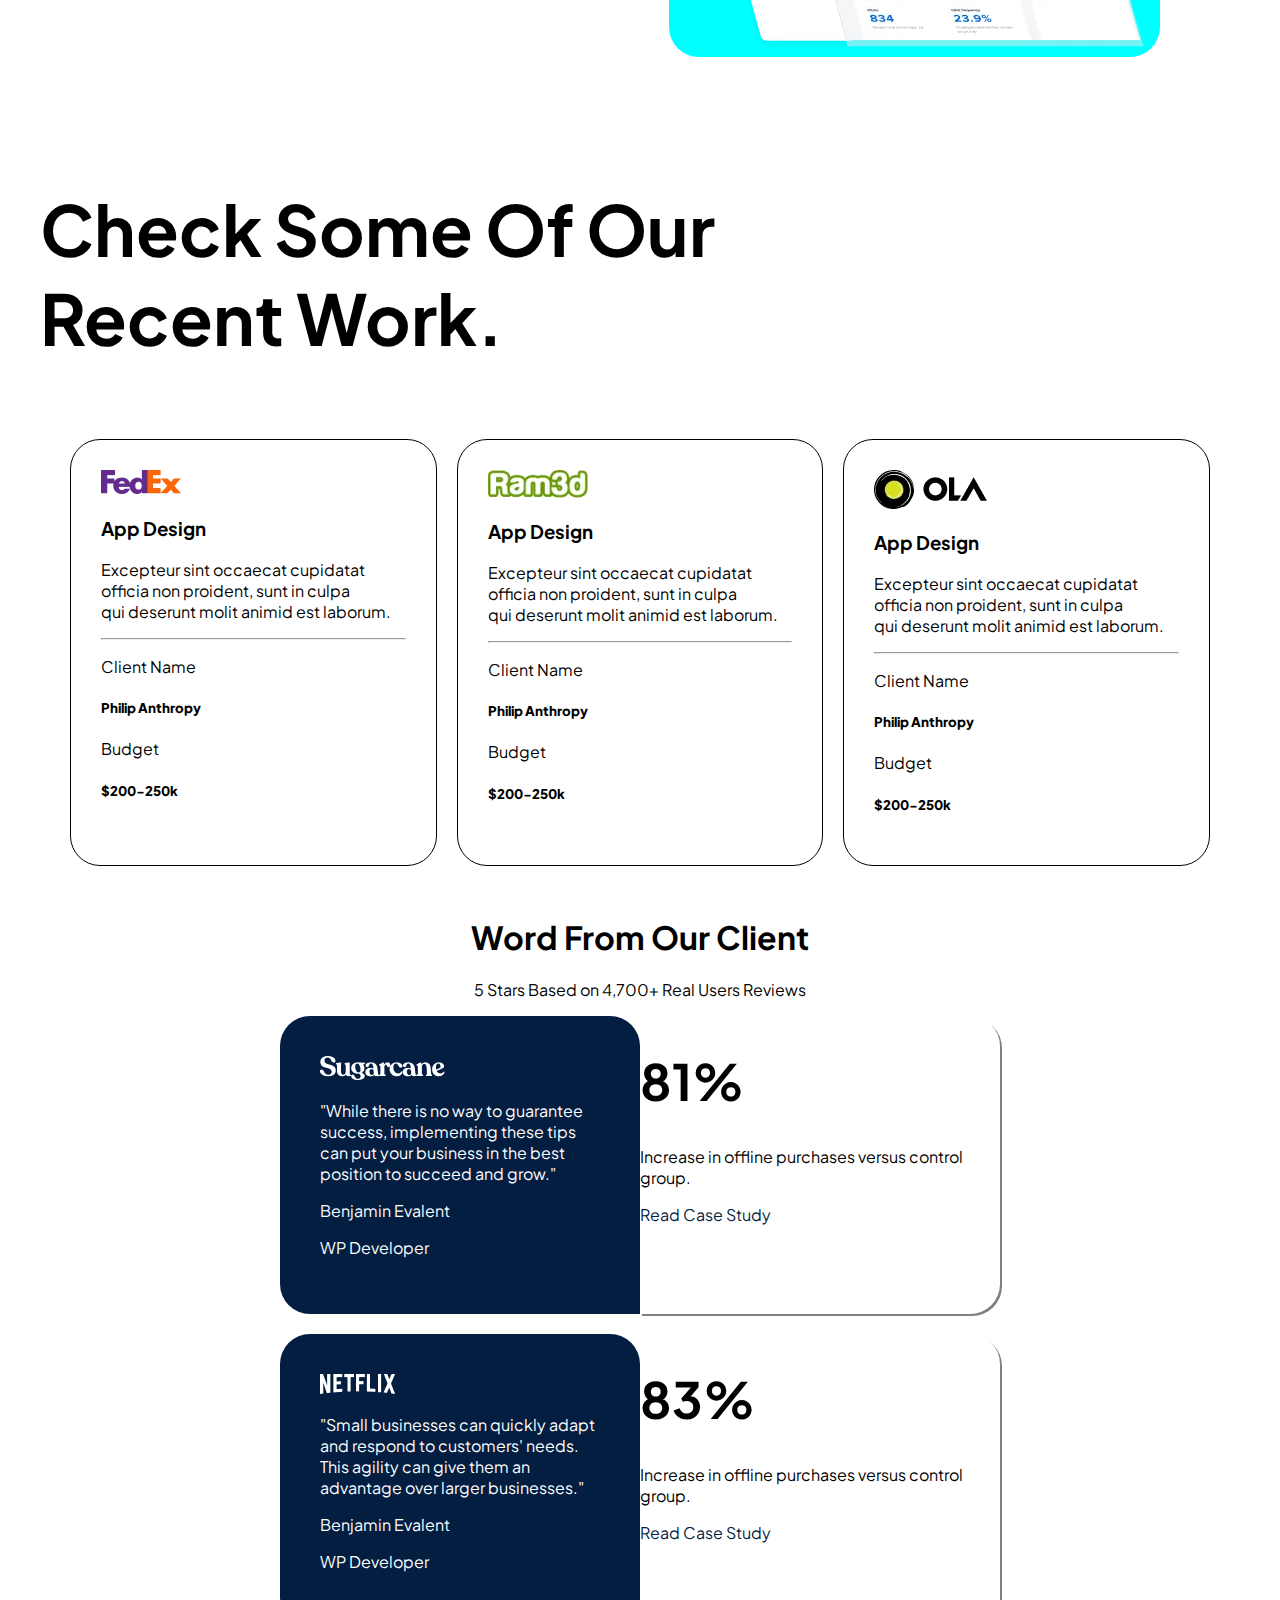
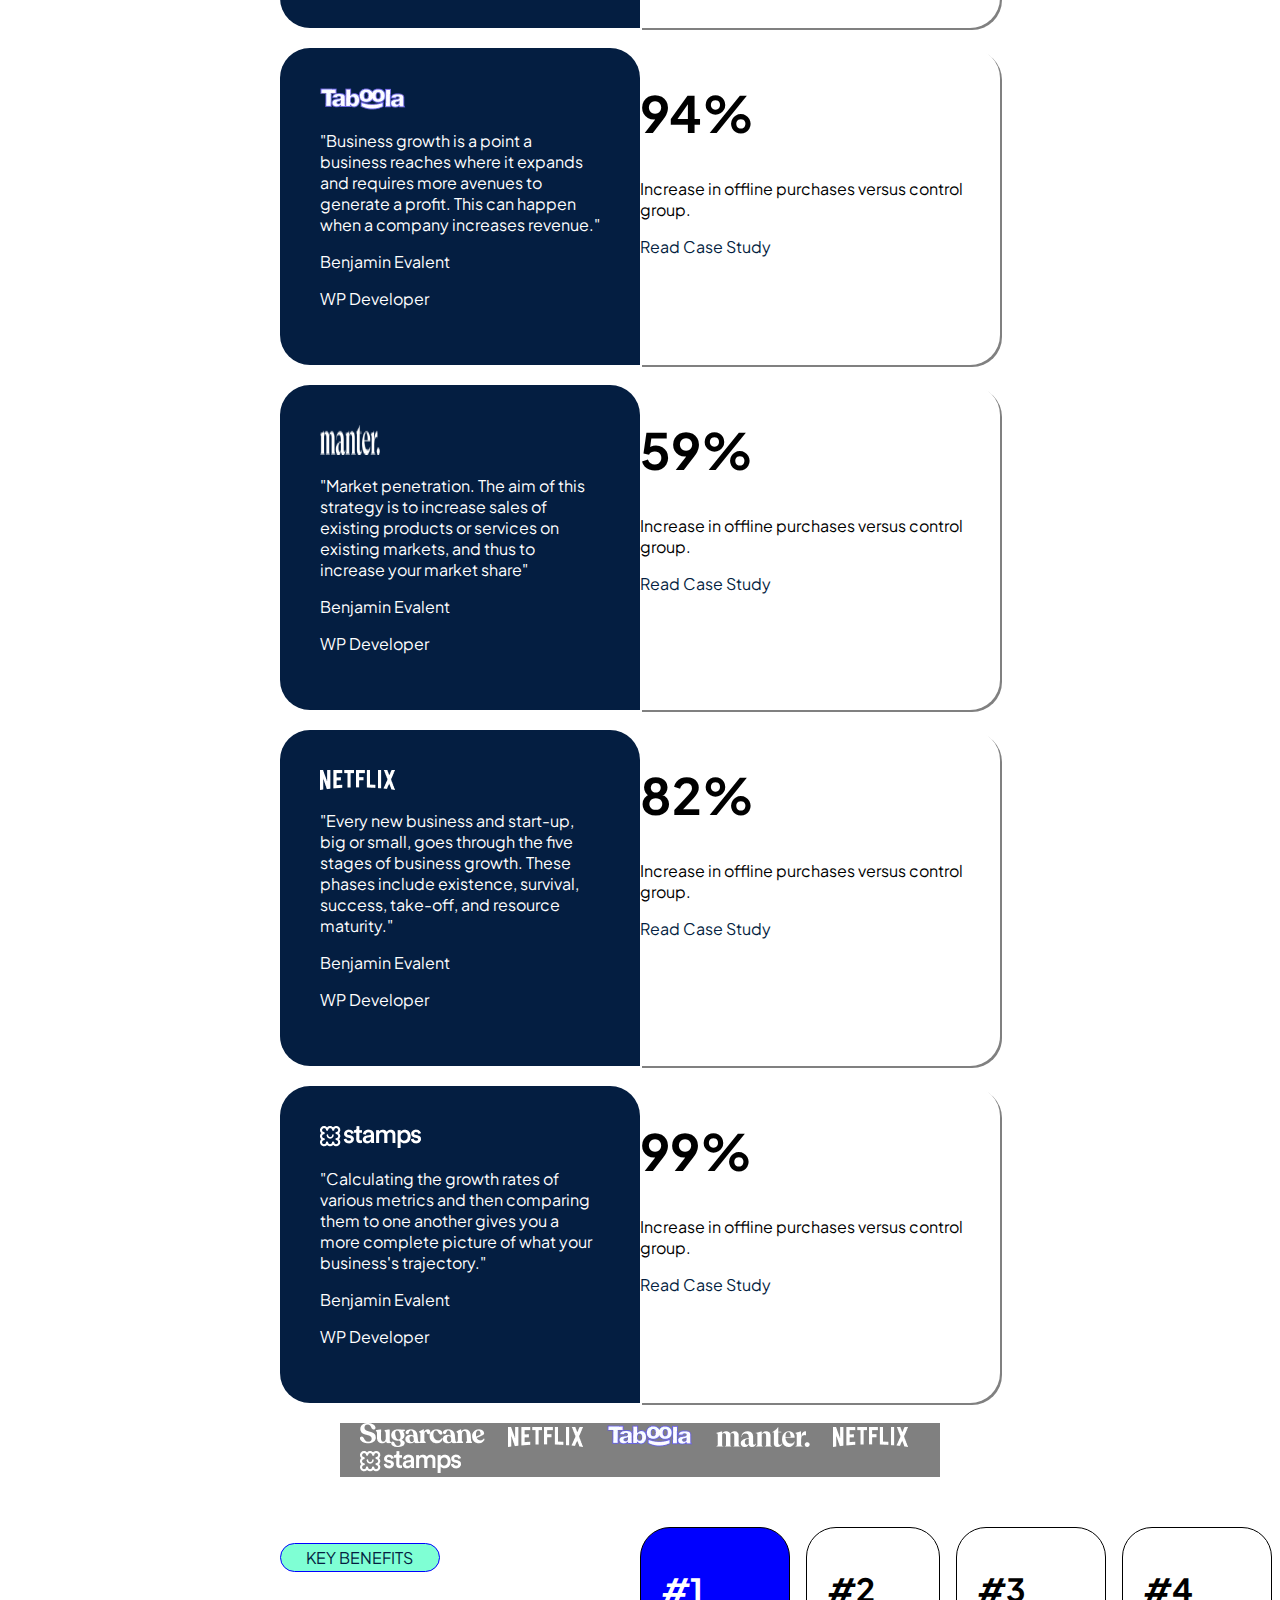
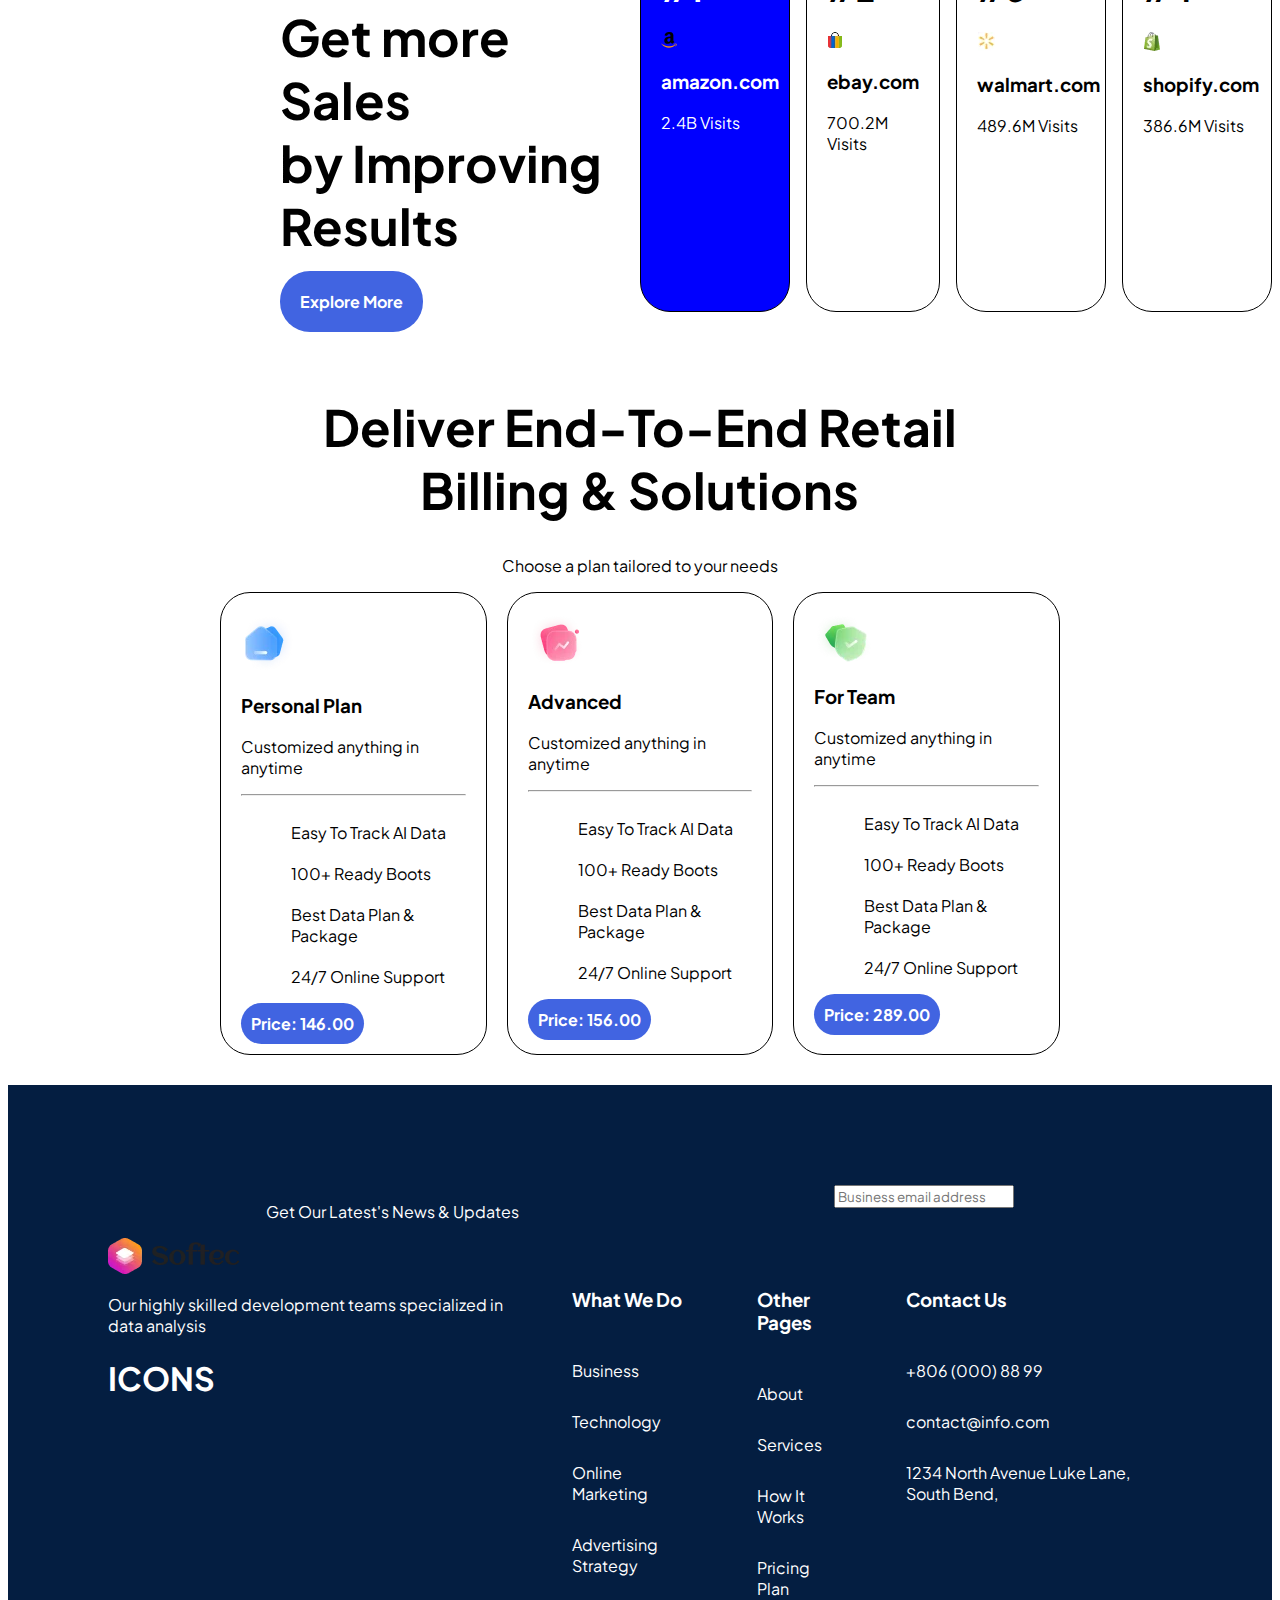
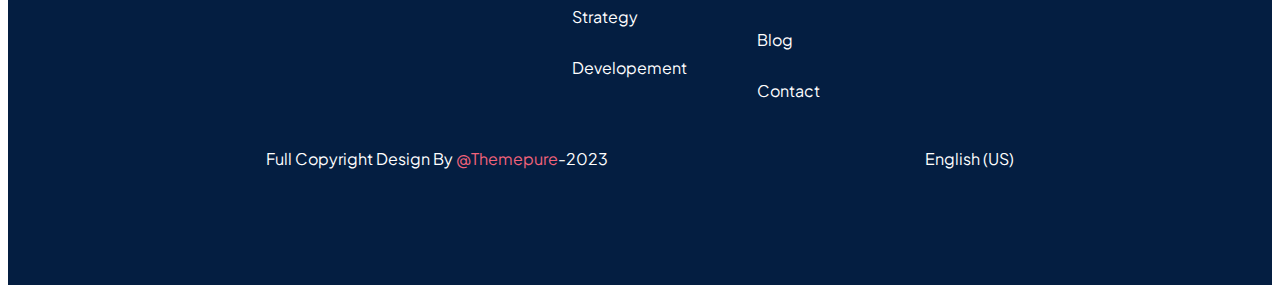
==== commit c019cfa1: "Merge branch 'main' into Adanna" ====
--- a/index.html
+++ b/index.html
@@ -16,75 +16,17 @@
     </div>
     <header class="header">
         <nav>
-            <div class="logo-links">
-              <div class="logo">
-                <a href="../index.html"
-                  ><img src="asset/logo-black.png" alt="logo"
-                /></a>
-              </div>
-              <div class="links">
-                <li class="dropdown">
-                  <a href="../index.html">Home</a>
-                  <ul class="dropdown-menu">
-                    <li><a href="#">Data analytics </a></li>
-                    <li><a href="#">Payment Gateway</a></li>
-                    <li><a href="#">CRM Software</a></li>
-                    <li><a href="#">Security Software </a></li>
-                    <li><a href="#">Sass</a></li>
-                  </ul>
-                </li>
-                <li class="dropdown">
-                  <a href="#">Page</a>
-                  <ul class="dropdown-menu">
-                    <li><a href="./about_us.html">About</a></li>
-                    <li><a href="./service.html">Service</a></li>
-                    <li><a href="./single_service.html">Service Details</a></li>
-                    <li><a href="./teams_page.html">Team</a></li>
-                    <li><a href="./single_teams.html">Team Details</a></li>
-                    <li><a href="./career.html">Career</a></li>
-                    <li><a href="./single_career.html">Career Details</a></li>
-                    <li><a href="#">Integrations</a></li>
-                    <li><a href="./pricing.html">Price</a></li>
-                    <li><a href="./register.html">Register</a></li>
-                    <li><a href="./Sign_in.html">Signin</a></li>
-                    <li><a href="#">404</a></li>
-                  </ul>
-                </li>
-                <li class="dropdown">
-                  <a href="#">Portfolio</a>
-                  <ul class="dropdown-menu">
-                    <li><a href="#">Project</a></li>
-                    <li><a href="#">Project Details</a></li>
-                  </ul>
-                </li>
-                <li>
-                  <a href="">Pricing</a>
-                </li>
-                <li class="dropdown">
-                  <a href="#">Blog</a>
-                  <ul class="dropdown-menu">
-                    <li><a href="#">Blog</a></li>
-                    <li><a href="#">Blog List</a></li>
-                    <li><a href="#">Blog Details</a></li>
-                    <li><a href="#">Blog Details 02 </a></li>
-                  </ul>
-                </li>
-                <li>
-                  <a href="">Contact</a>
-                </li>
-              </div>
-            </div>
-            <div class="login-class">
-              <div class="login">
-                <a href="./register.html"><i class="las la-user">LogIn</i></a>
-              </div>
-              <div class="get-started">
-                <a href="#"><button>Get Started</button></a>
-              </div>
-            </div>
-          </nav>
-        </header>
-        <!-- navbar ends -->
+            <img src="asset/logo-black.png" alt="">
+            <ul class="list">
+                <li>Home</li>
+                <li>Pages</li>
+                <li>Blog</li>
+                <li>Projects</li>
+                <li>Contact</li>
+            </ul>
+            <a href="@">Log In</a>
+            <a href="@">Get Started</a>
+        </nav>
     </header>
     <main class="main">
         <div>
--- a/css/home.css
+++ b/css/home.css
@@ -11,116 +11,15 @@
 
 nav{
     background: linear-gradient(180.21deg, #FFF9F9 -64.58%, rgba(255, 255, 255, 0.1) 115.31%), linear-gradient(90deg, #FFC368 0%, #D569E1 50%, #4164E1 100%);
-}
-
-/* navbar styling */
-nav {
+    background-color: white;
     display: flex;
     justify-content: space-between;
     align-items: center;
     position: fixed;
-    left: 0;
-    top: 0;
-    width: 100%;
-    padding: 1em 4.8em 1em 4em;
-    transition: opacity 0.3s ease-in;
-  }
-  nav.hide {
-    top: -100px;
-  }
-  nav.fixed {
-    top: 0;
-  }
-  nav.scrol {
-    box-shadow: 2px 1px 5px #e9e6e6;
-  }
-  nav.scrol button {
-    border: 1px solid #cccaca;
-  }
-  nav.scrol .login a:hover {
-    color: unset;
-  }
-  nav.scrol,
-  nav.scrol a,
-  nav.scrol .login {
-    background-color: white;
-    color: black;
-  }
-  
-  nav li a {
-    display: block;
-    padding: 10px;
-    text-decoration: none;
-    color: #333;
-  }
-  nav li {
-    list-style-type: none;
-  }
-  nav li.dropdown:hover > .dropdown-menu {
-    display: block;
-  }
-  nav .dropdown-menu {
-    display: none;
-    position: absolute;
-    background-color: white;
-  
-    padding: 2em;
-  }
-  
-  nav .dropdown-menu li a {
-    padding: 10px;
-    color: #333;
-    text-decoration: none;
-  }
-  nav .dropdown-menu li:hover {
-    background-color: #e0e0e0;
-  }
-  
-  .logo-links {
-    display: flex;
-    align-items: center;
-    width: 60%;
-  
-    gap: 4em;
-  }
-  .links {
-    display: flex;
-    gap: 3.5em;
-  }
-  .links a {
-    text-decoration: none;
-    color: white;
-  }
-  .login-class {
-    display: flex;
-    align-items: center;
-    gap: 3em;
-  }
-  
-  .login a:hover {
-    color: #ecdaa2;
-  }
-  .login a {
-    color: white;
-    text-decoration: none;
-  }
-  .login i {
-    font-size: 18px;
-  }
-  .get-started button {
-    border: none;
-    background-color: white;
-    padding: 1em 2em;
-    text-align: center;
-    font-size: 0.9rem;
-    border-radius: 25px;
-  }
-  .get-started button:hover {
-    background-color: #212529;
-    color: white;
-    cursor: pointer;
-  }
-  /* nav ends here */
+    width: 80%;
+    margin-top: 0;
+}
+
 .header-top{
     display: flex;
     width: 95%;
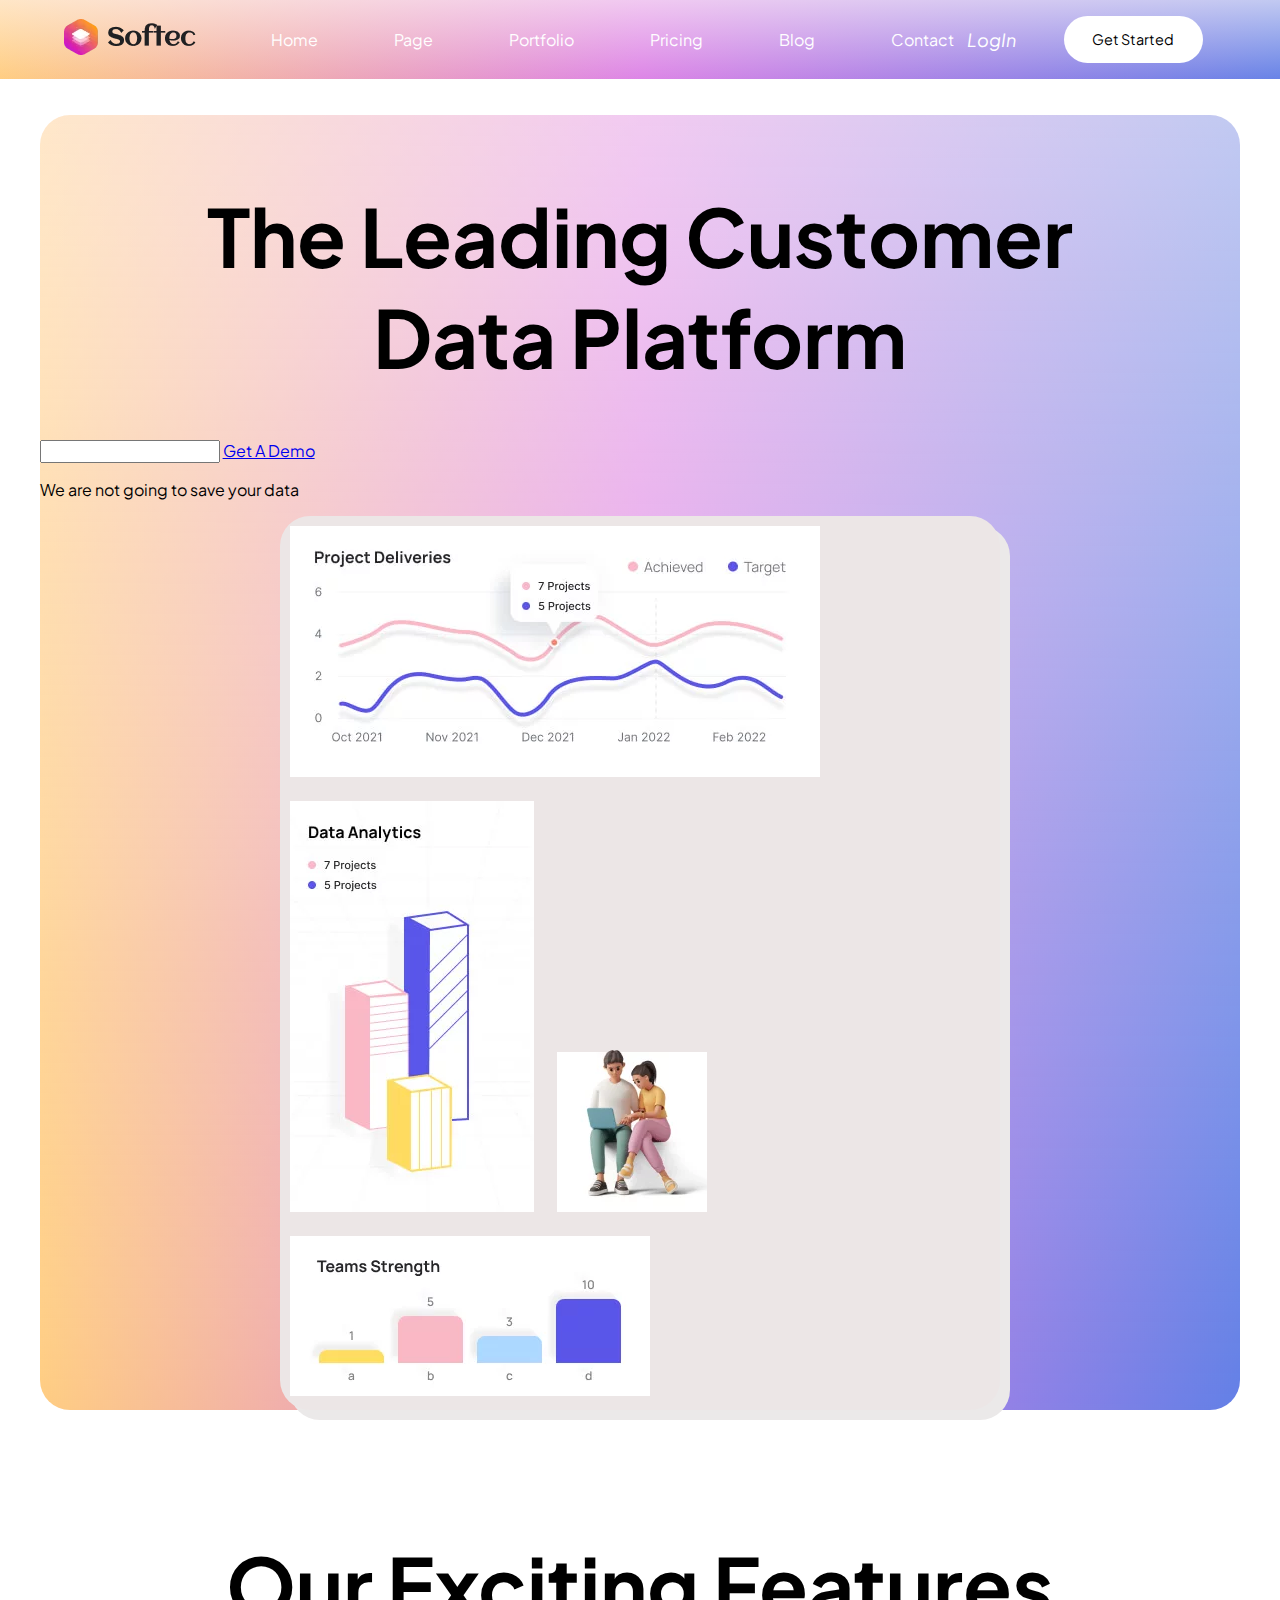
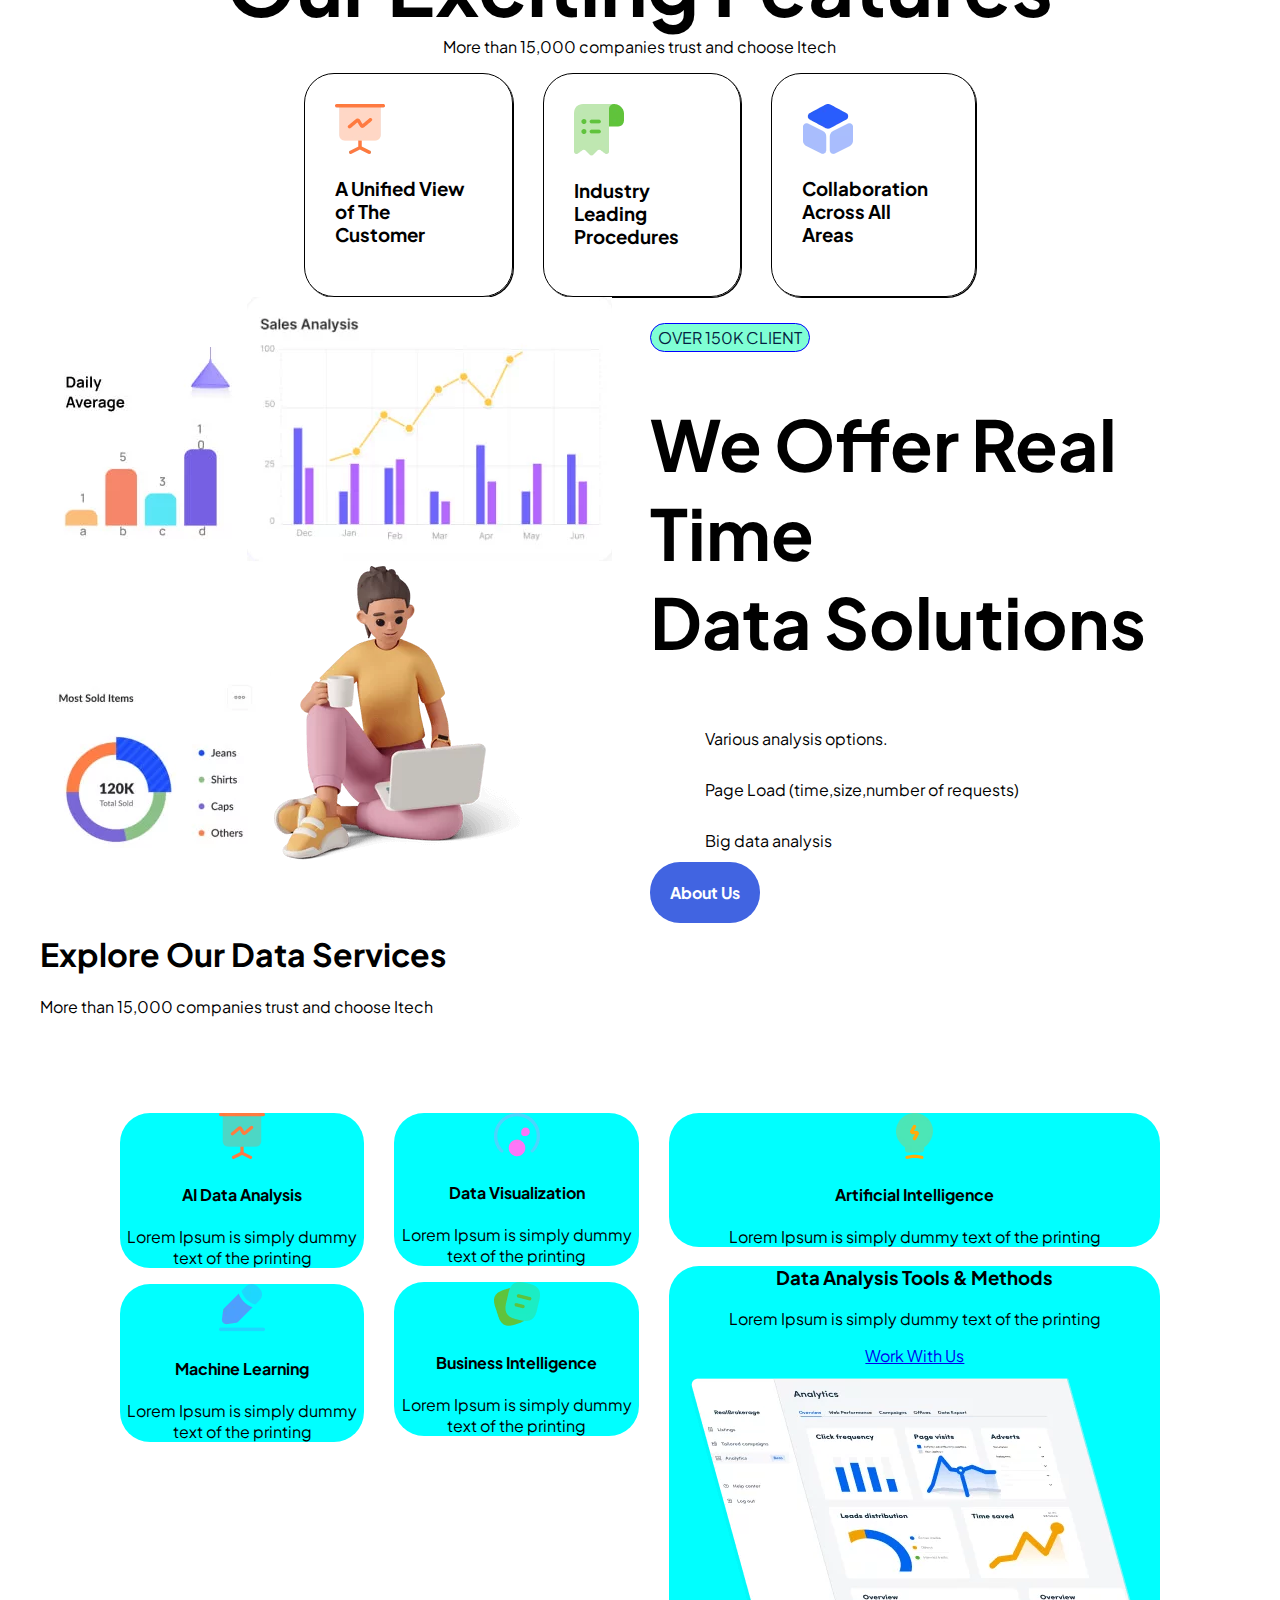
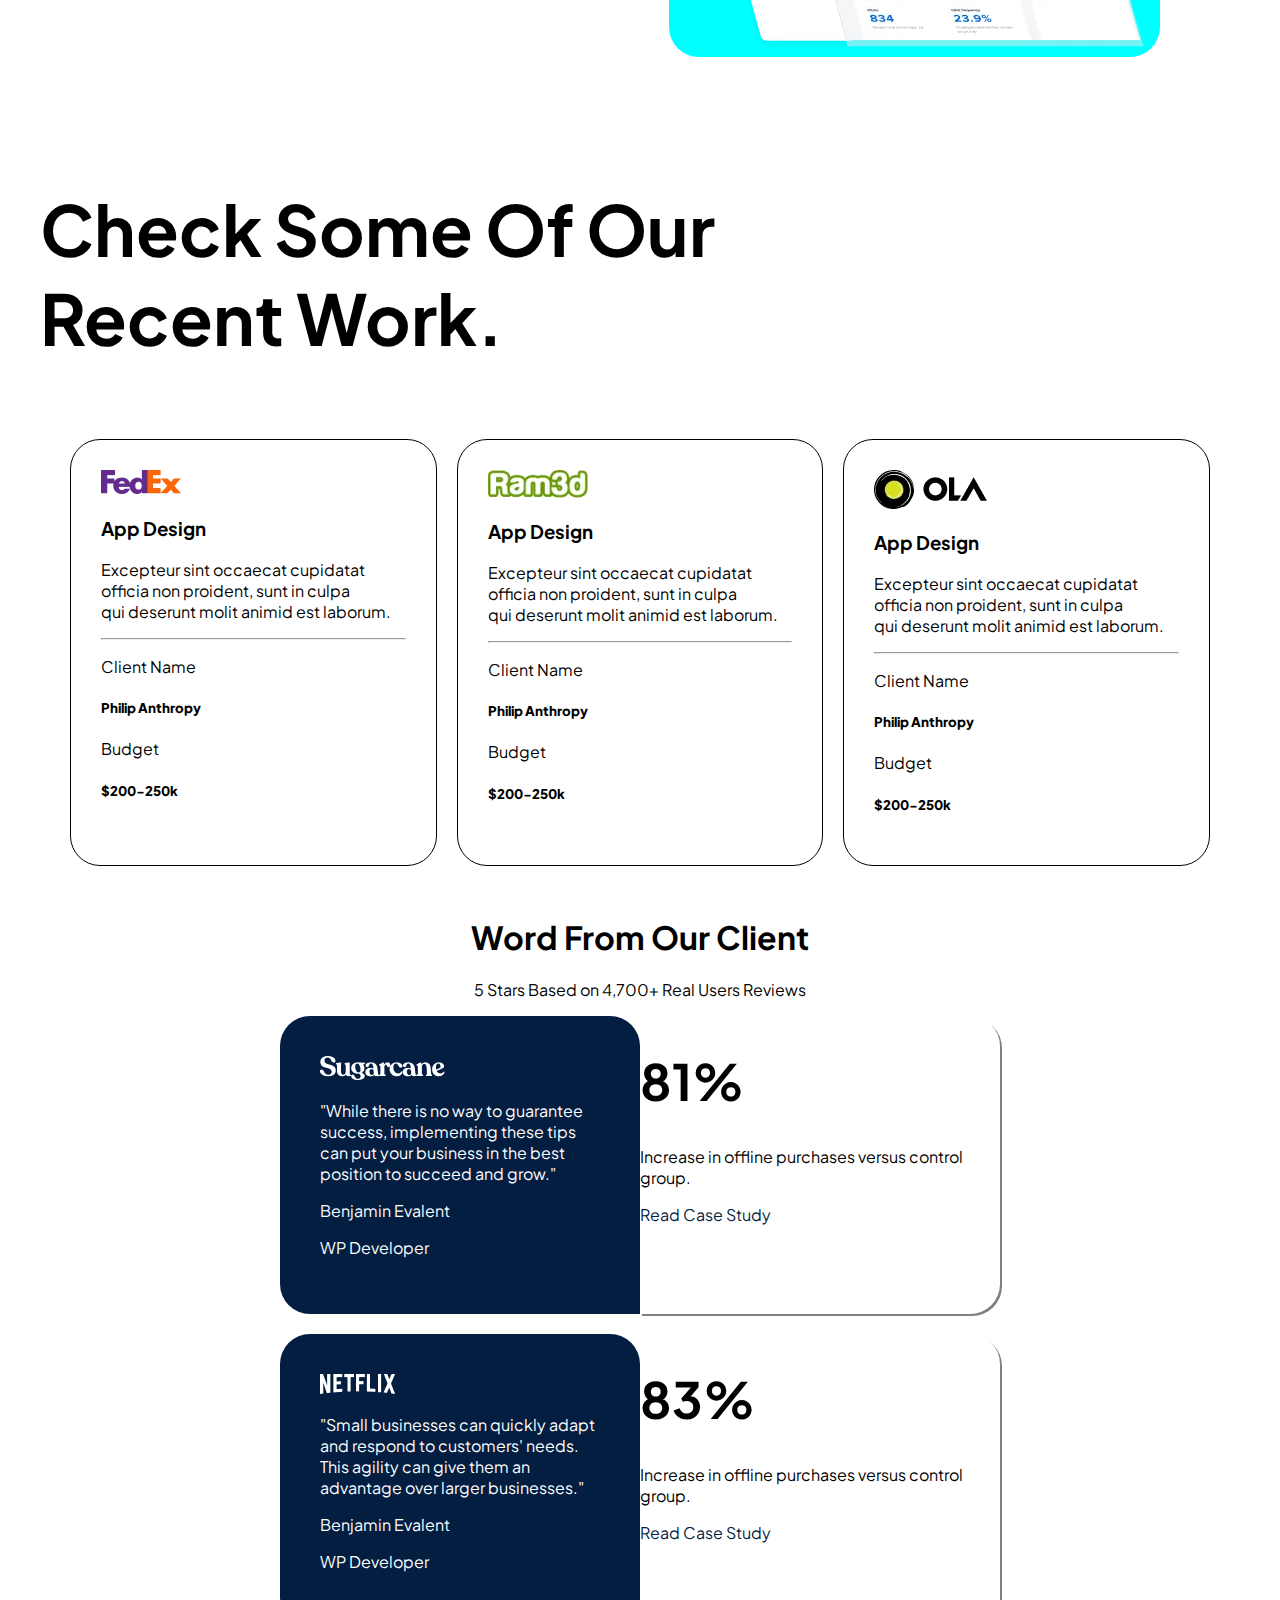
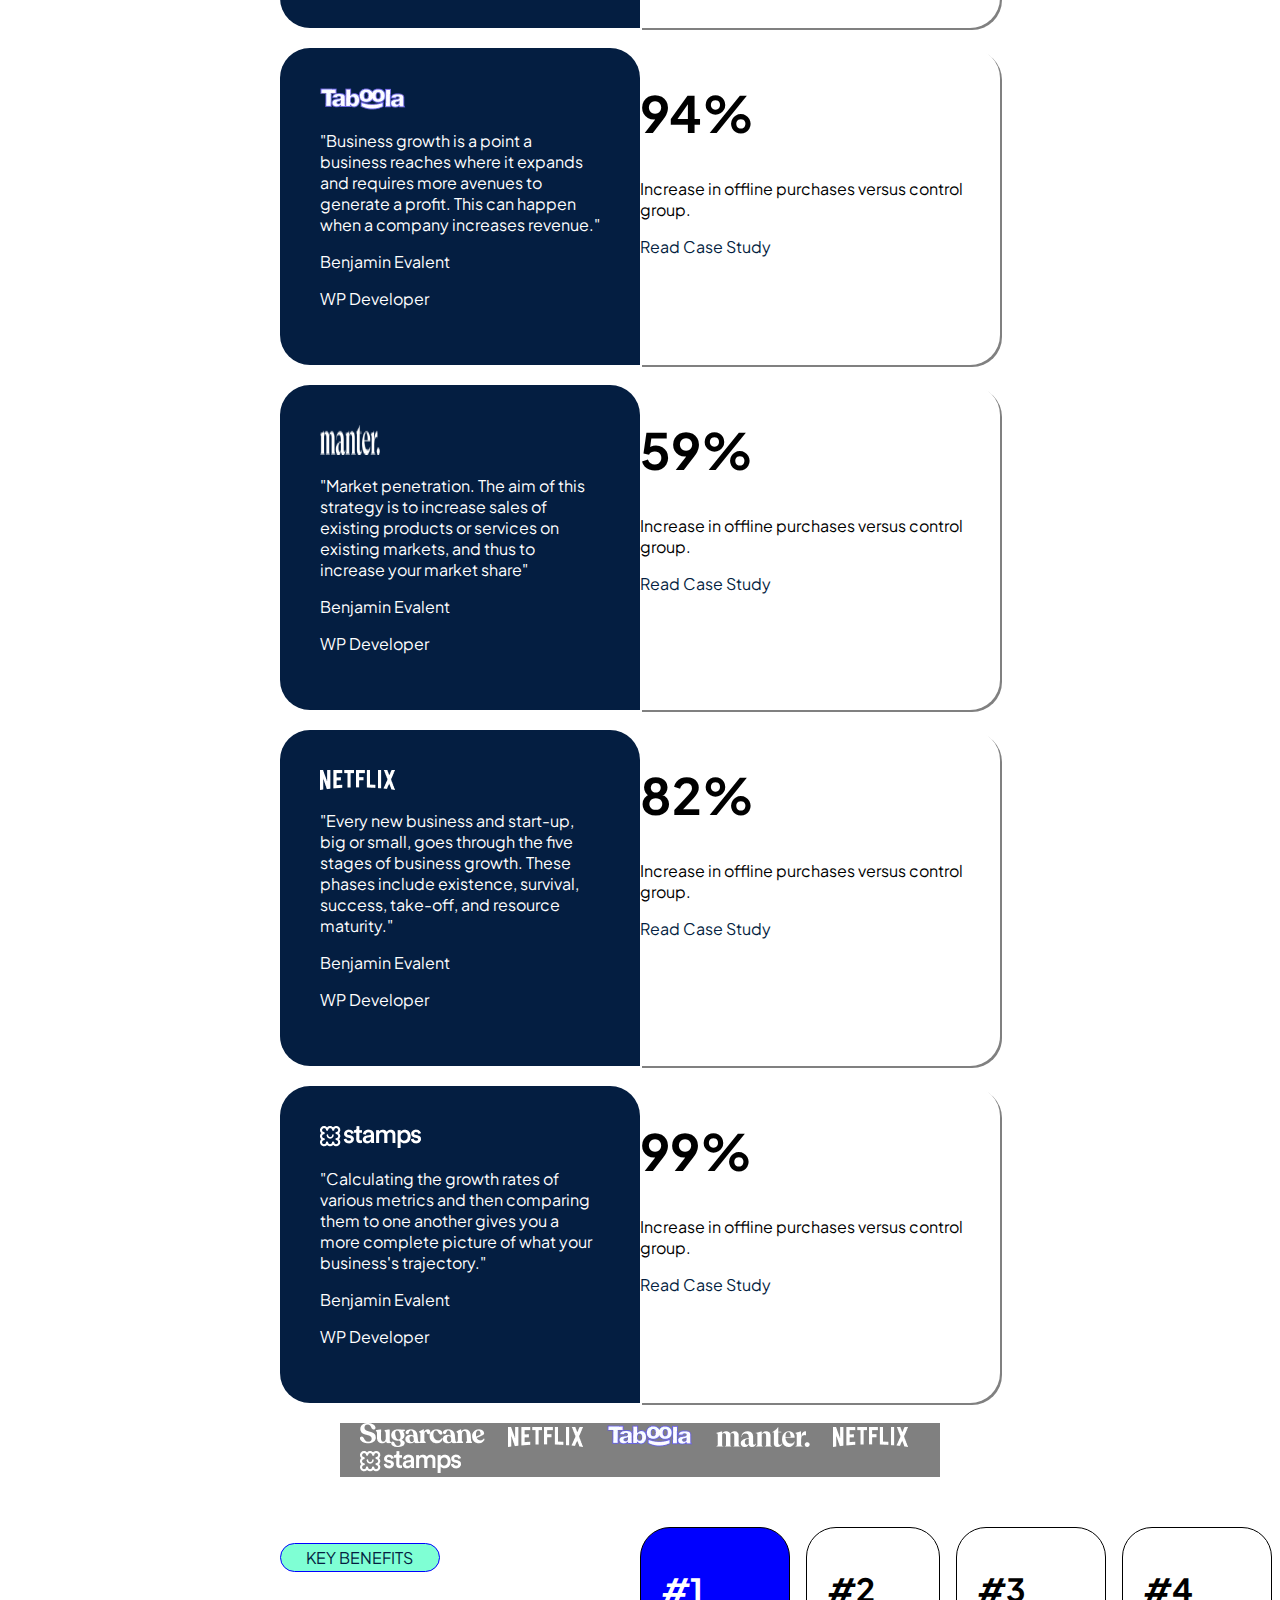
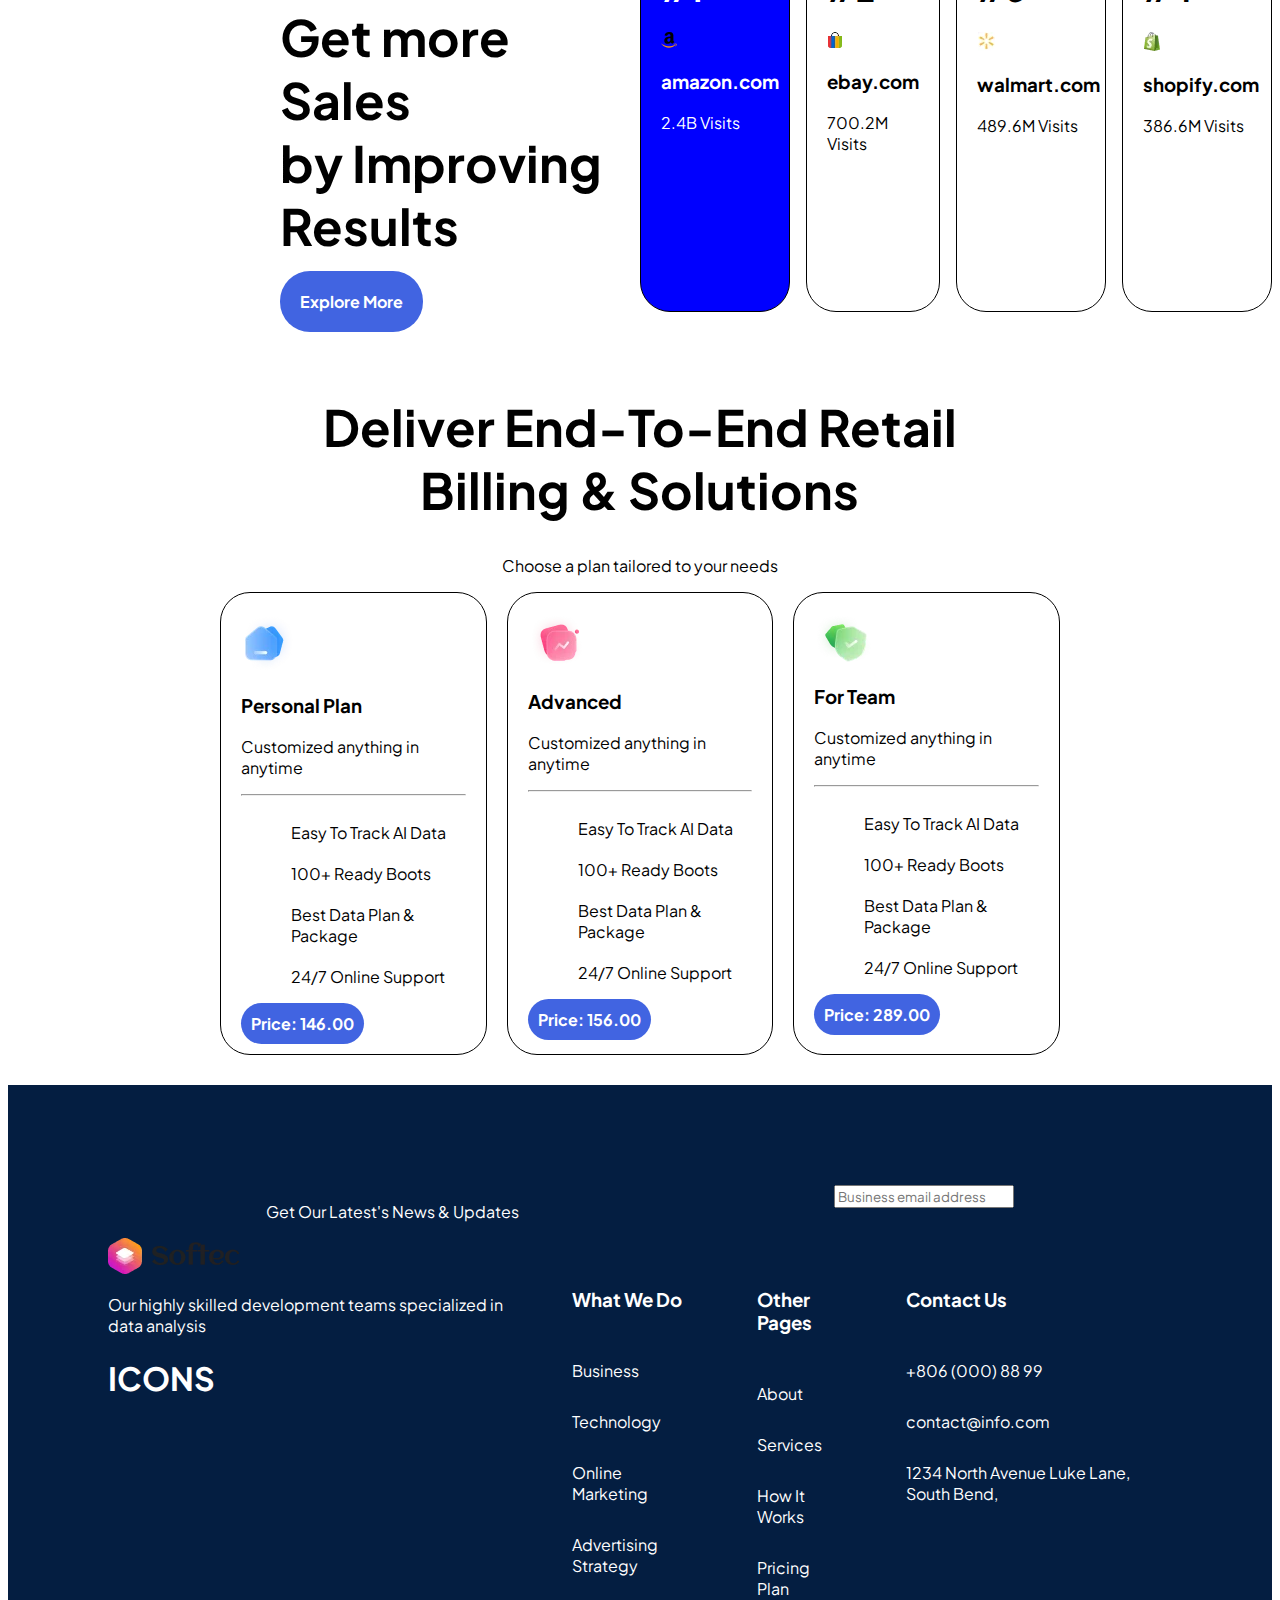
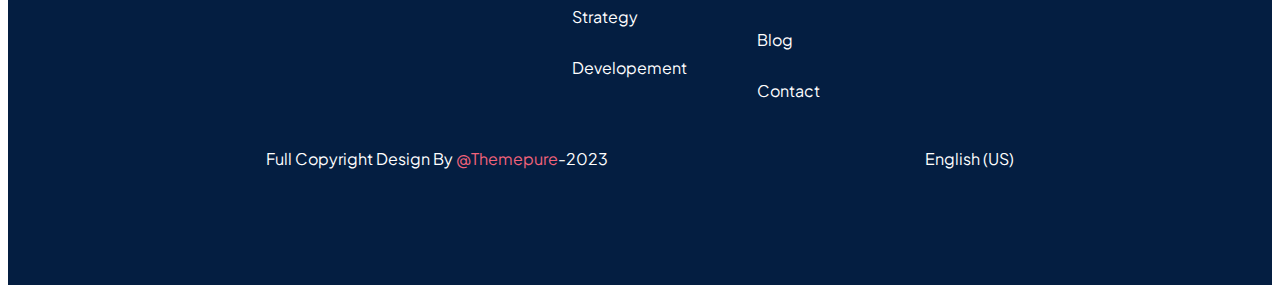
==== commit ee48957b: "Merge pull request #24 from Codevixens-Band-3-General-Project/nyipoji" ====
--- a/index.html
+++ b/index.html
@@ -16,17 +16,75 @@
     </div>
     <header class="header">
         <nav>
-            <img src="asset/logo-black.png" alt="">
-            <ul class="list">
-                <li>Home</li>
-                <li>Pages</li>
-                <li>Blog</li>
-                <li>Projects</li>
-                <li>Contact</li>
-            </ul>
-            <a href="@">Log In</a>
-            <a href="@">Get Started</a>
-        </nav>
+            <div class="logo-links">
+              <div class="logo">
+                <a href="../index.html"
+                  ><img src="asset/logo-black.png" alt="logo"
+                /></a>
+              </div>
+              <div class="links">
+                <li class="dropdown">
+                  <a href="../index.html">Home</a>
+                  <ul class="dropdown-menu">
+                    <li><a href="#">Data analytics </a></li>
+                    <li><a href="#">Payment Gateway</a></li>
+                    <li><a href="#">CRM Software</a></li>
+                    <li><a href="#">Security Software </a></li>
+                    <li><a href="#">Sass</a></li>
+                  </ul>
+                </li>
+                <li class="dropdown">
+                  <a href="#">Page</a>
+                  <ul class="dropdown-menu">
+                    <li><a href="./about_us.html">About</a></li>
+                    <li><a href="./service.html">Service</a></li>
+                    <li><a href="./single_service.html">Service Details</a></li>
+                    <li><a href="./teams_page.html">Team</a></li>
+                    <li><a href="./single_teams.html">Team Details</a></li>
+                    <li><a href="./career.html">Career</a></li>
+                    <li><a href="./single_career.html">Career Details</a></li>
+                    <li><a href="#">Integrations</a></li>
+                    <li><a href="./pricing.html">Price</a></li>
+                    <li><a href="./register.html">Register</a></li>
+                    <li><a href="./Sign_in.html">Signin</a></li>
+                    <li><a href="#">404</a></li>
+                  </ul>
+                </li>
+                <li class="dropdown">
+                  <a href="#">Portfolio</a>
+                  <ul class="dropdown-menu">
+                    <li><a href="#">Project</a></li>
+                    <li><a href="#">Project Details</a></li>
+                  </ul>
+                </li>
+                <li>
+                  <a href="">Pricing</a>
+                </li>
+                <li class="dropdown">
+                  <a href="#">Blog</a>
+                  <ul class="dropdown-menu">
+                    <li><a href="#">Blog</a></li>
+                    <li><a href="#">Blog List</a></li>
+                    <li><a href="#">Blog Details</a></li>
+                    <li><a href="#">Blog Details 02 </a></li>
+                  </ul>
+                </li>
+                <li>
+                  <a href="">Contact</a>
+                </li>
+              </div>
+            </div>
+            <div class="login-class">
+              <div class="login">
+                <a href="./register.html"><i class="las la-user">LogIn</i></a>
+              </div>
+              <div class="get-started">
+                <a href="#"><button>Get Started</button></a>
+              </div>
+            </div>
+          </nav>
+        </header>
+        <!-- navbar ends -->
     </header>
     <main class="main">
         <div>
@@ -400,5 +458,8 @@
             <p>English (US)</p>
         </div>
     </footer>
+
+     <!-- javascript linked here -->
+     <script src="../Javascript/index.js"></script>
 </body>
 </html>--- a/css/home.css
+++ b/css/home.css
@@ -11,15 +11,116 @@
 
 nav{
     background: linear-gradient(180.21deg, #FFF9F9 -64.58%, rgba(255, 255, 255, 0.1) 115.31%), linear-gradient(90deg, #FFC368 0%, #D569E1 50%, #4164E1 100%);
-    background-color: white;
+}
+
+/* navbar styling */
+nav {
     display: flex;
     justify-content: space-between;
     align-items: center;
     position: fixed;
-    width: 80%;
-    margin-top: 0;
-}
-
+    left: 0;
+    top: 0;
+    width: 100%;
+    padding: 1em 4.8em 1em 4em;
+    transition: opacity 0.3s ease-in;
+  }
+  nav.hide {
+    top: -100px;
+  }
+  nav.fixed {
+    top: 0;
+  }
+  nav.scrol {
+    box-shadow: 2px 1px 5px #e9e6e6;
+  }
+  nav.scrol button {
+    border: 1px solid #cccaca;
+  }
+  nav.scrol .login a:hover {
+    color: unset;
+  }
+  nav.scrol,
+  nav.scrol a,
+  nav.scrol .login {
+    background-color: white;
+    color: black;
+  }
+  
+  nav li a {
+    display: block;
+    padding: 10px;
+    text-decoration: none;
+    color: #333;
+  }
+  nav li {
+    list-style-type: none;
+  }
+  nav li.dropdown:hover > .dropdown-menu {
+    display: block;
+  }
+  nav .dropdown-menu {
+    display: none;
+    position: absolute;
+    background-color: white;
+  
+    padding: 2em;
+  }
+  
+  nav .dropdown-menu li a {
+    padding: 10px;
+    color: #333;
+    text-decoration: none;
+  }
+  nav .dropdown-menu li:hover {
+    background-color: #e0e0e0;
+  }
+  
+  .logo-links {
+    display: flex;
+    align-items: center;
+    width: 60%;
+  
+    gap: 4em;
+  }
+  .links {
+    display: flex;
+    gap: 3.5em;
+  }
+  .links a {
+    text-decoration: none;
+    color: white;
+  }
+  .login-class {
+    display: flex;
+    align-items: center;
+    gap: 3em;
+  }
+  
+  .login a:hover {
+    color: #ecdaa2;
+  }
+  .login a {
+    color: white;
+    text-decoration: none;
+  }
+  .login i {
+    font-size: 18px;
+  }
+  .get-started button {
+    border: none;
+    background-color: white;
+    padding: 1em 2em;
+    text-align: center;
+    font-size: 0.9rem;
+    border-radius: 25px;
+  }
+  .get-started button:hover {
+    background-color: #212529;
+    color: white;
+    cursor: pointer;
+  }
+  /* nav ends here */
 .header-top{
     display: flex;
     width: 95%;
